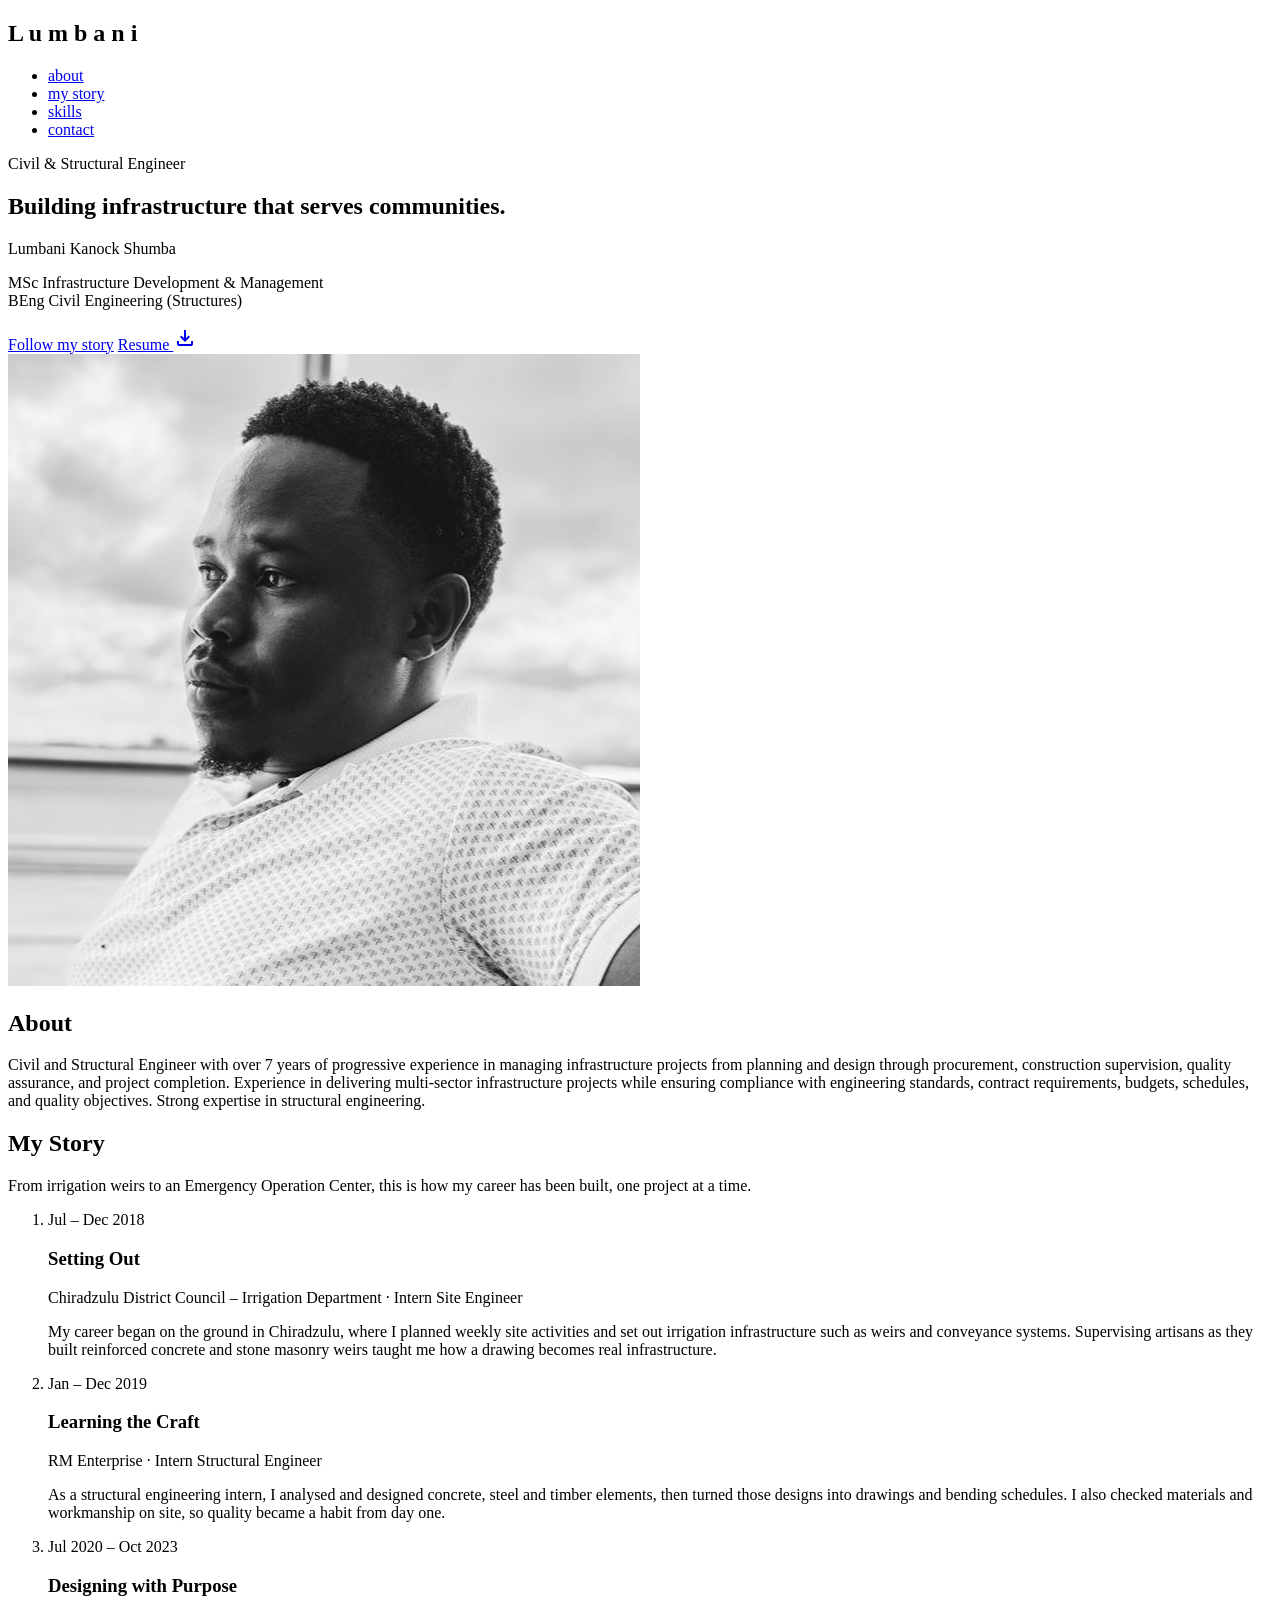
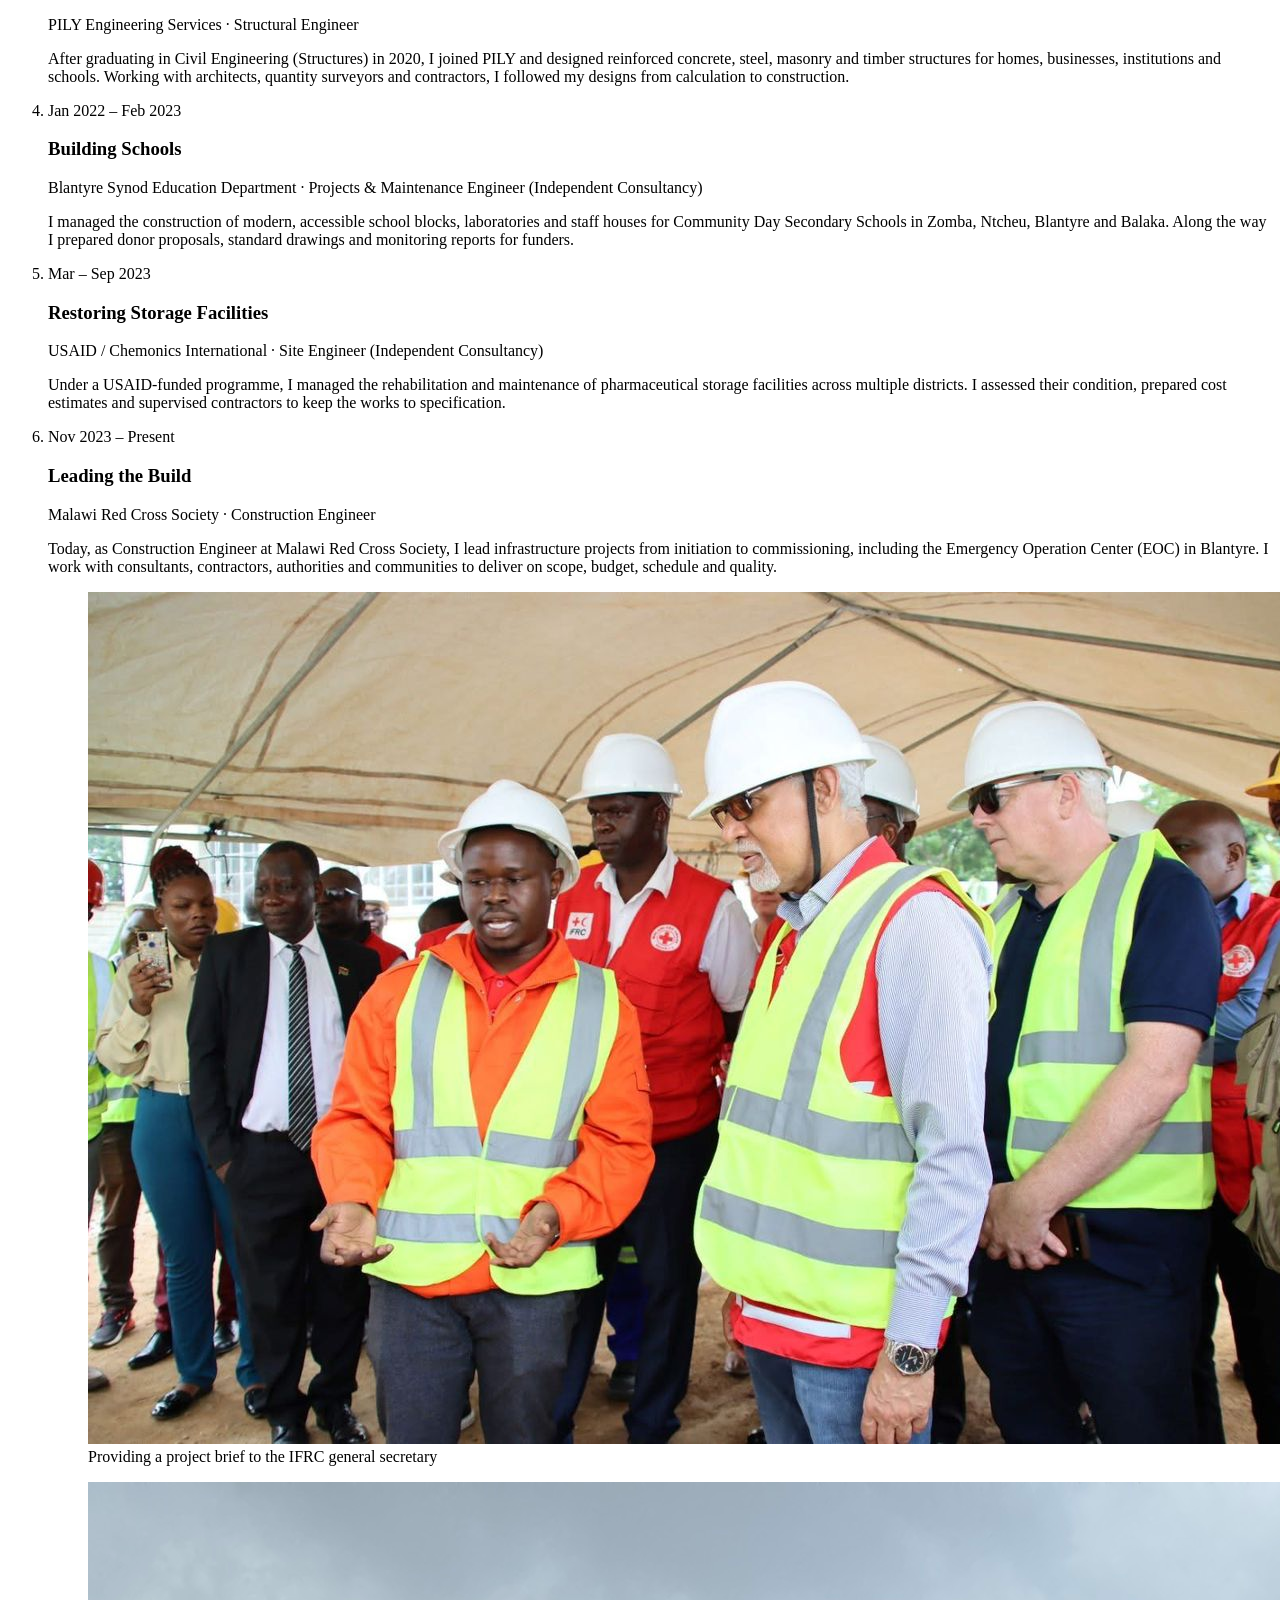
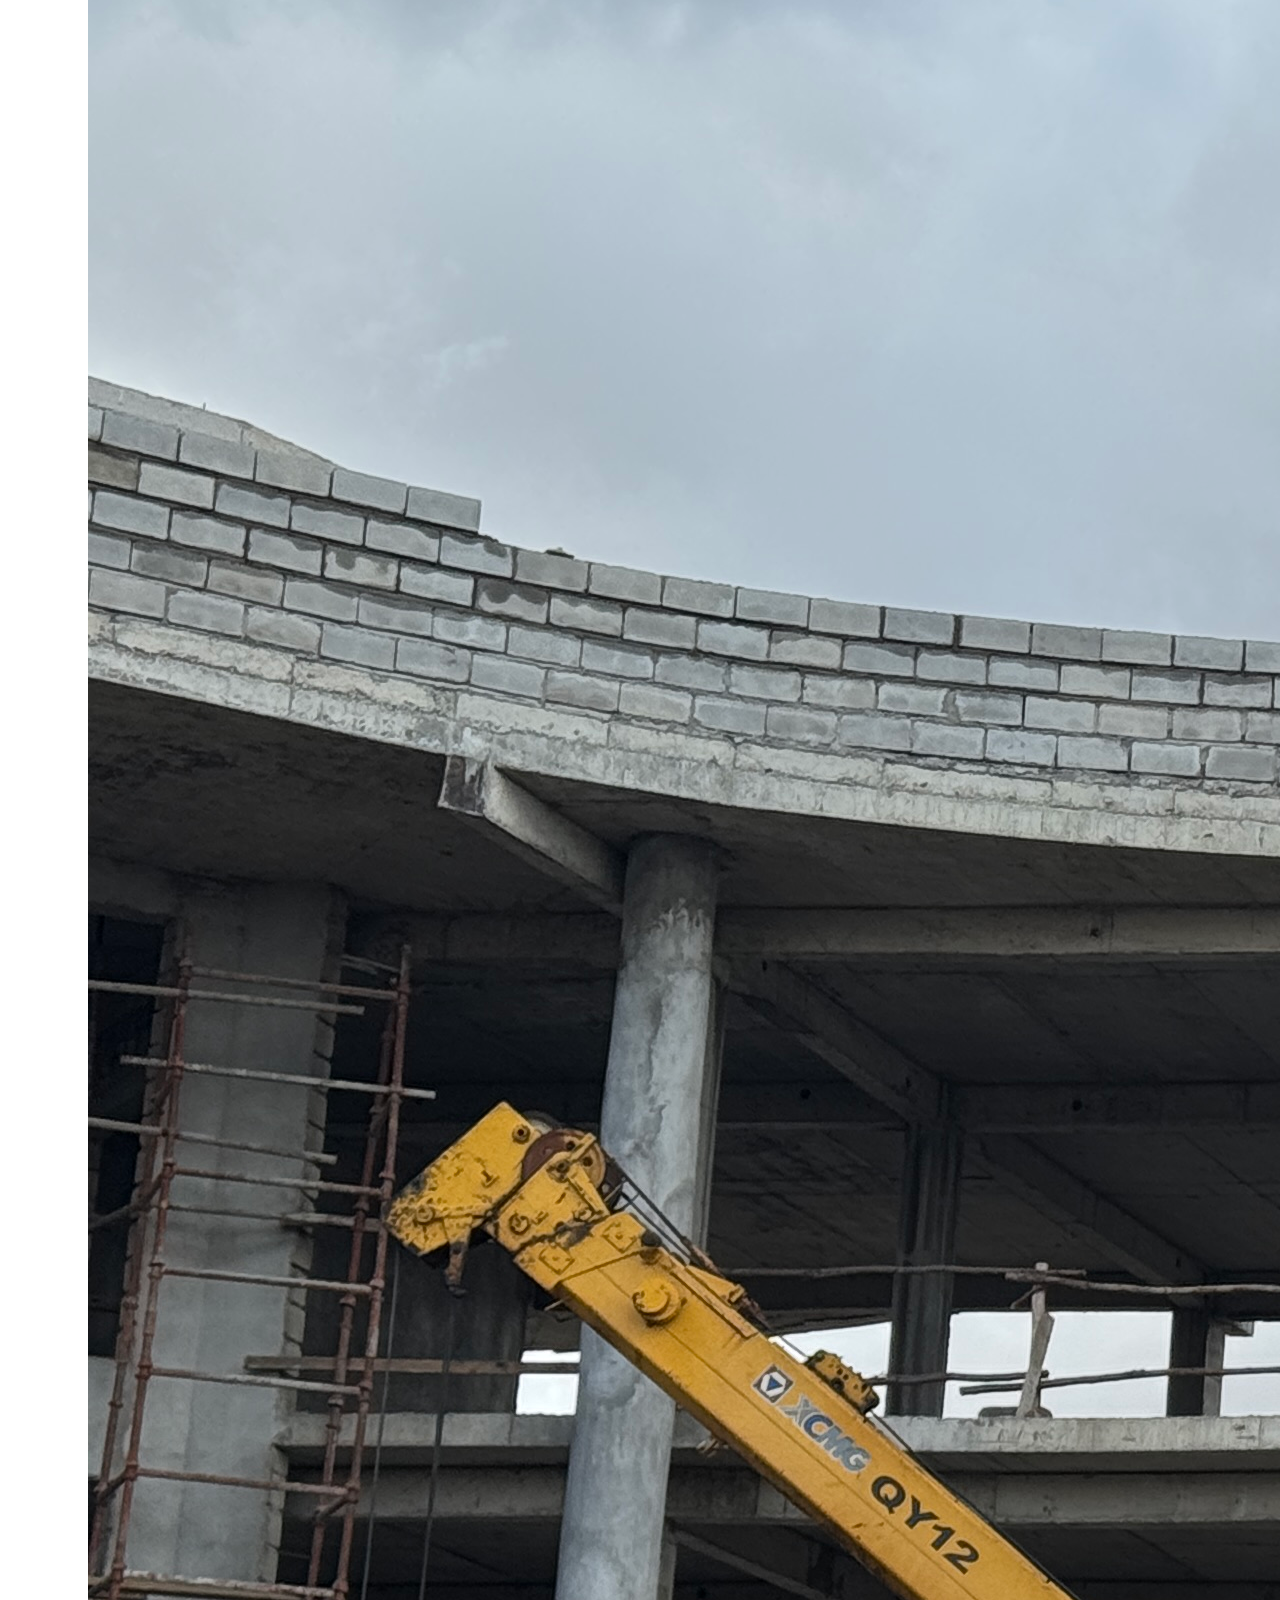
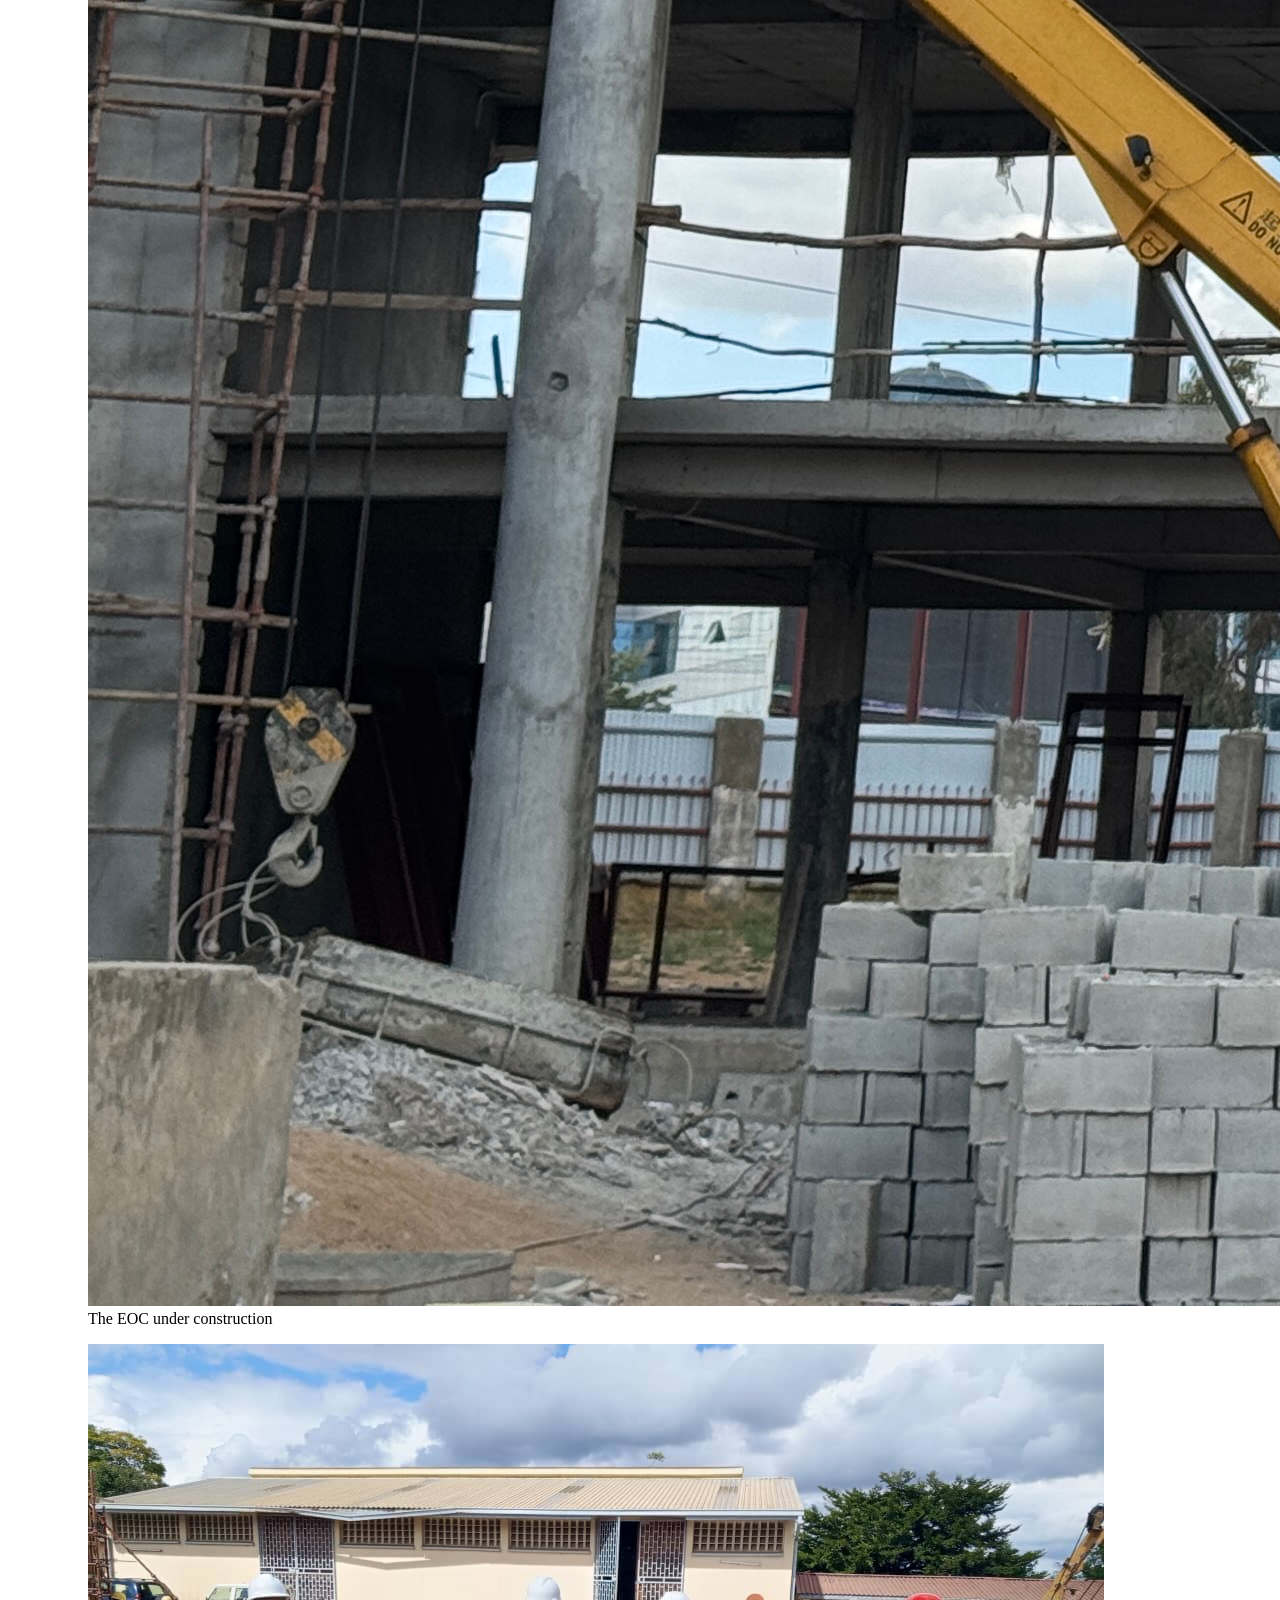
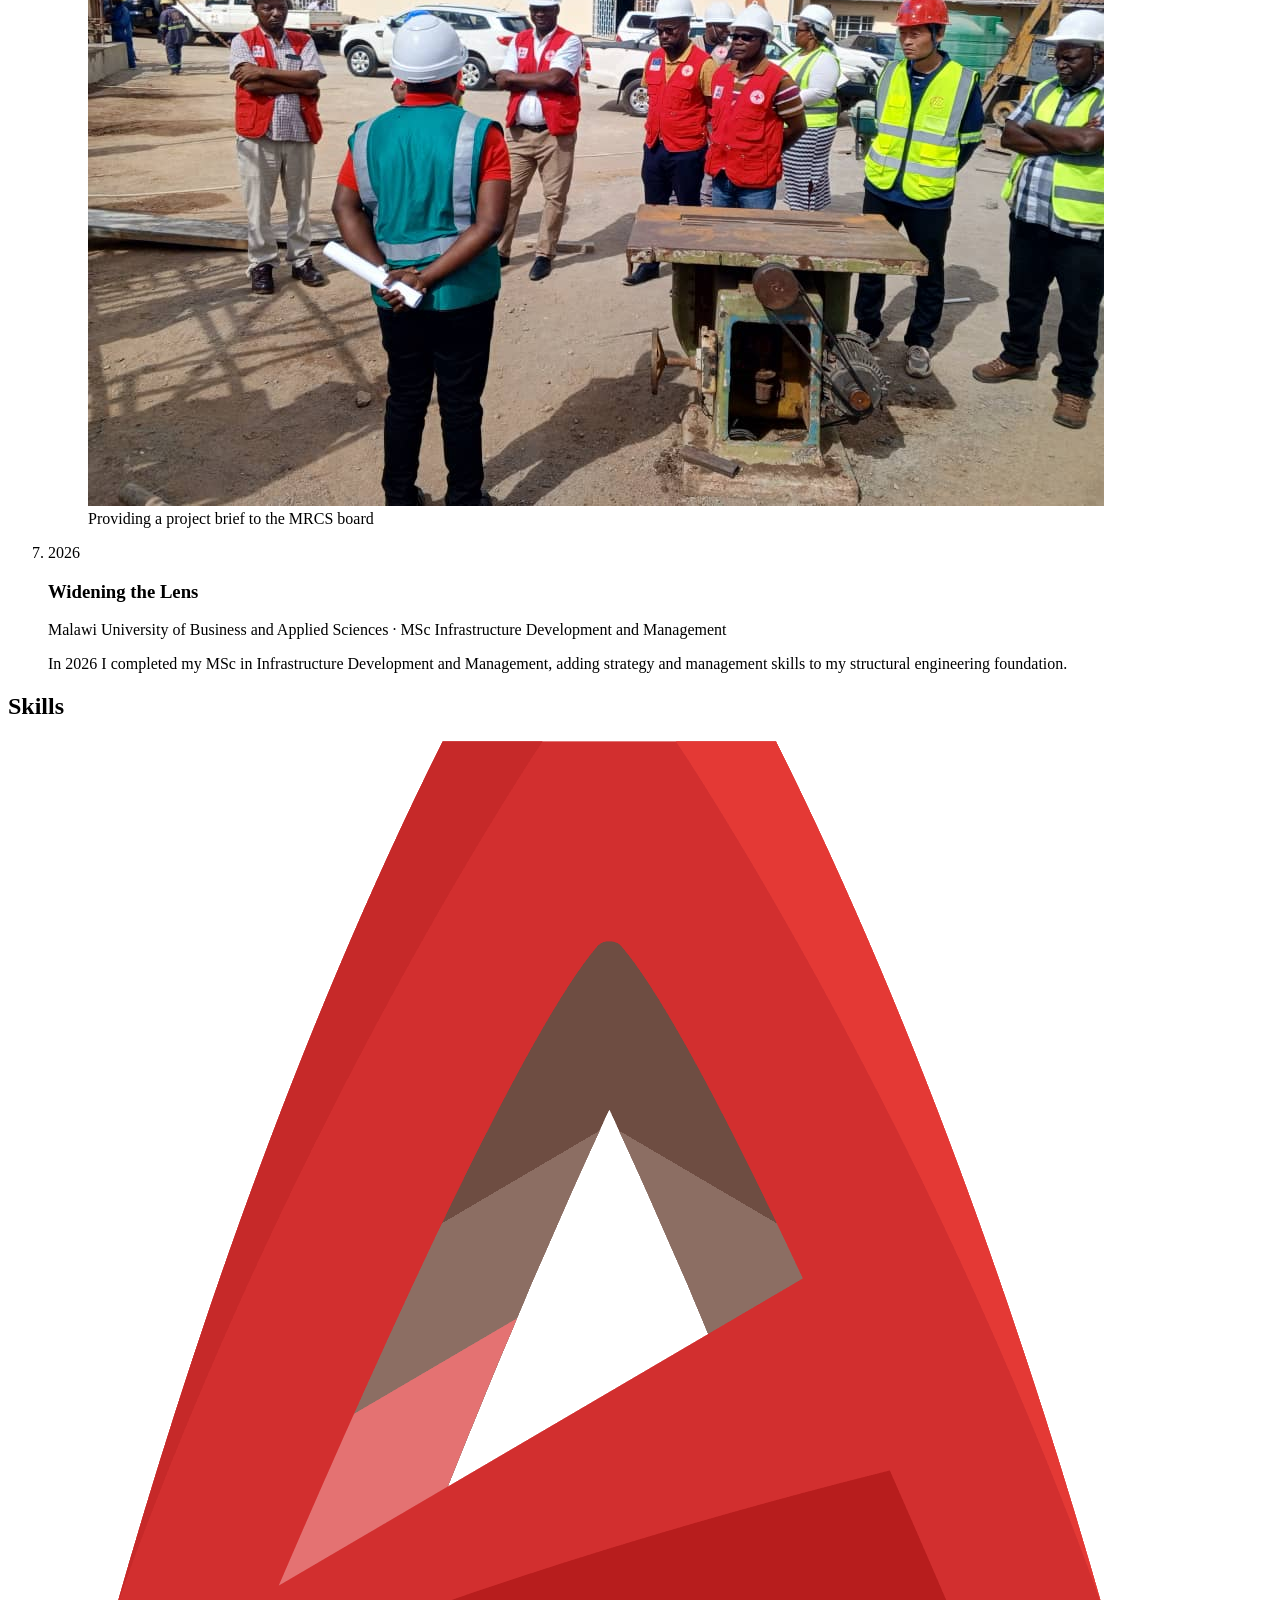
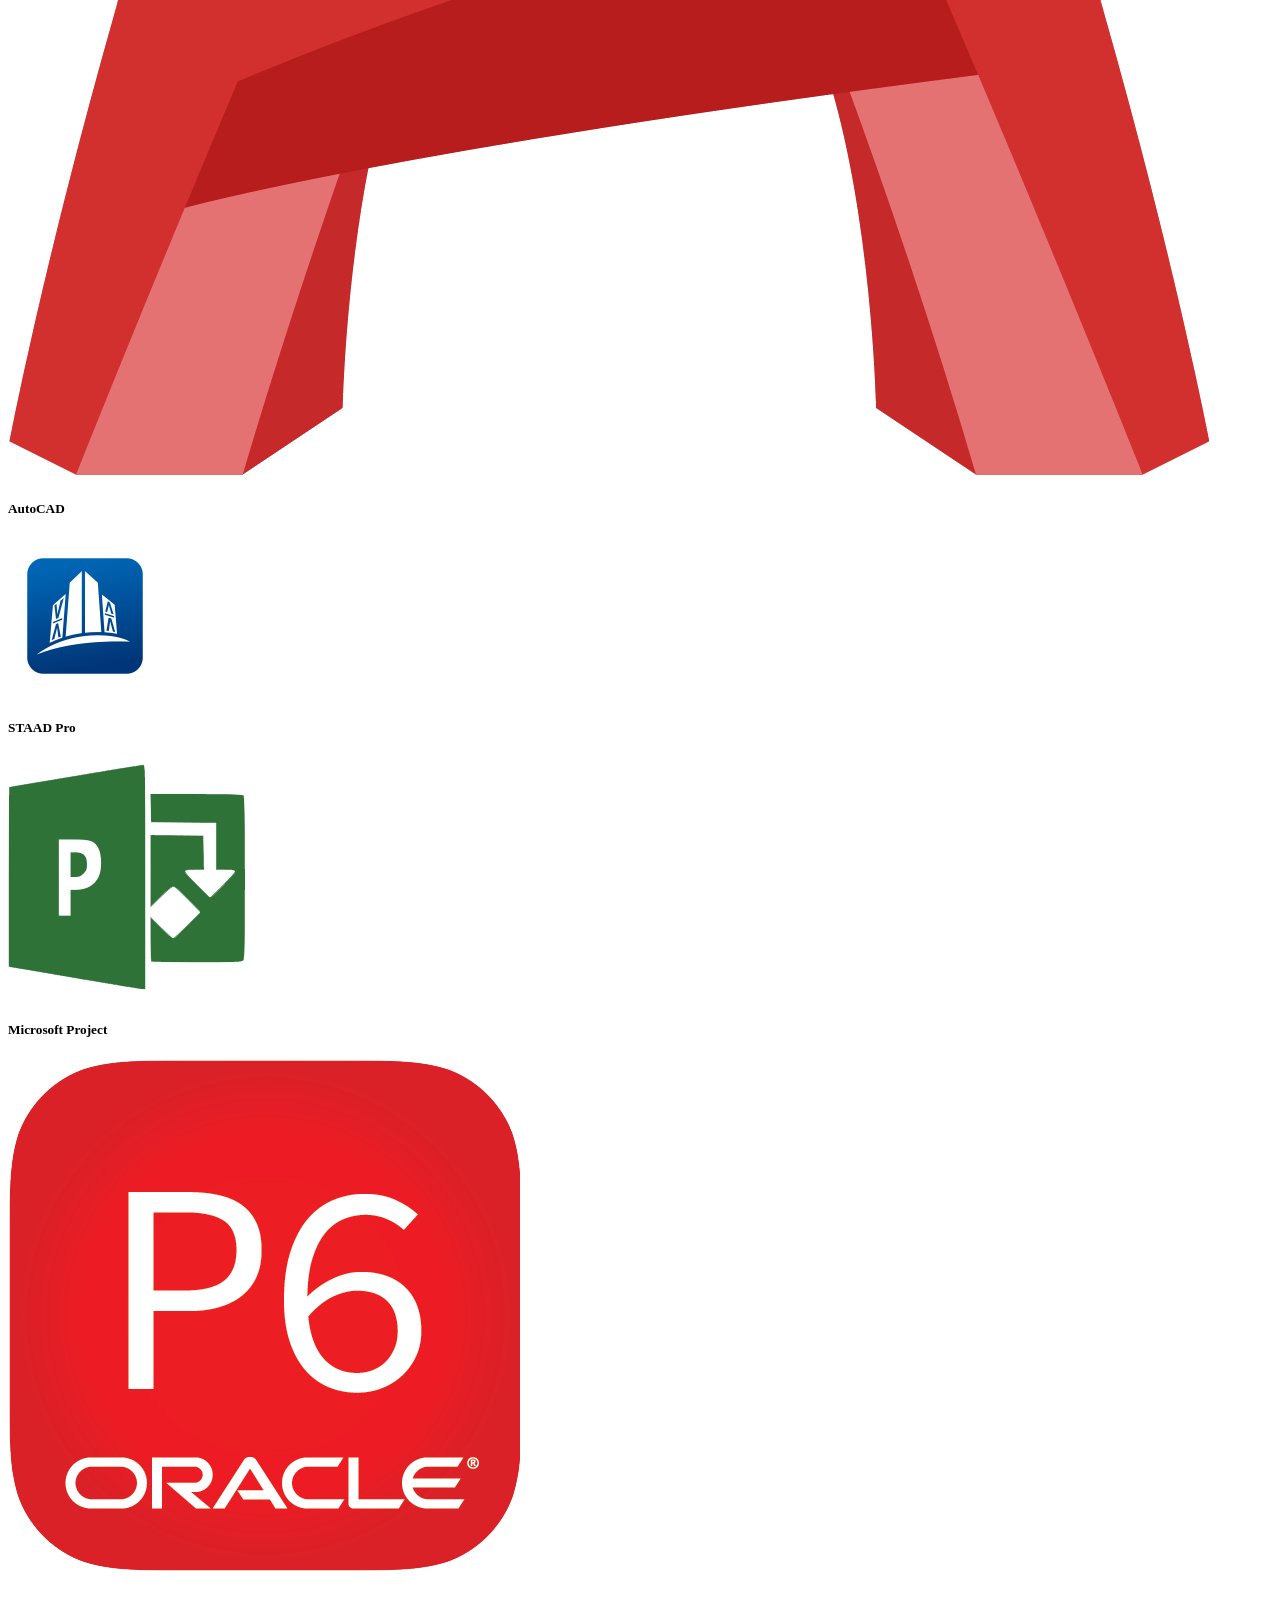
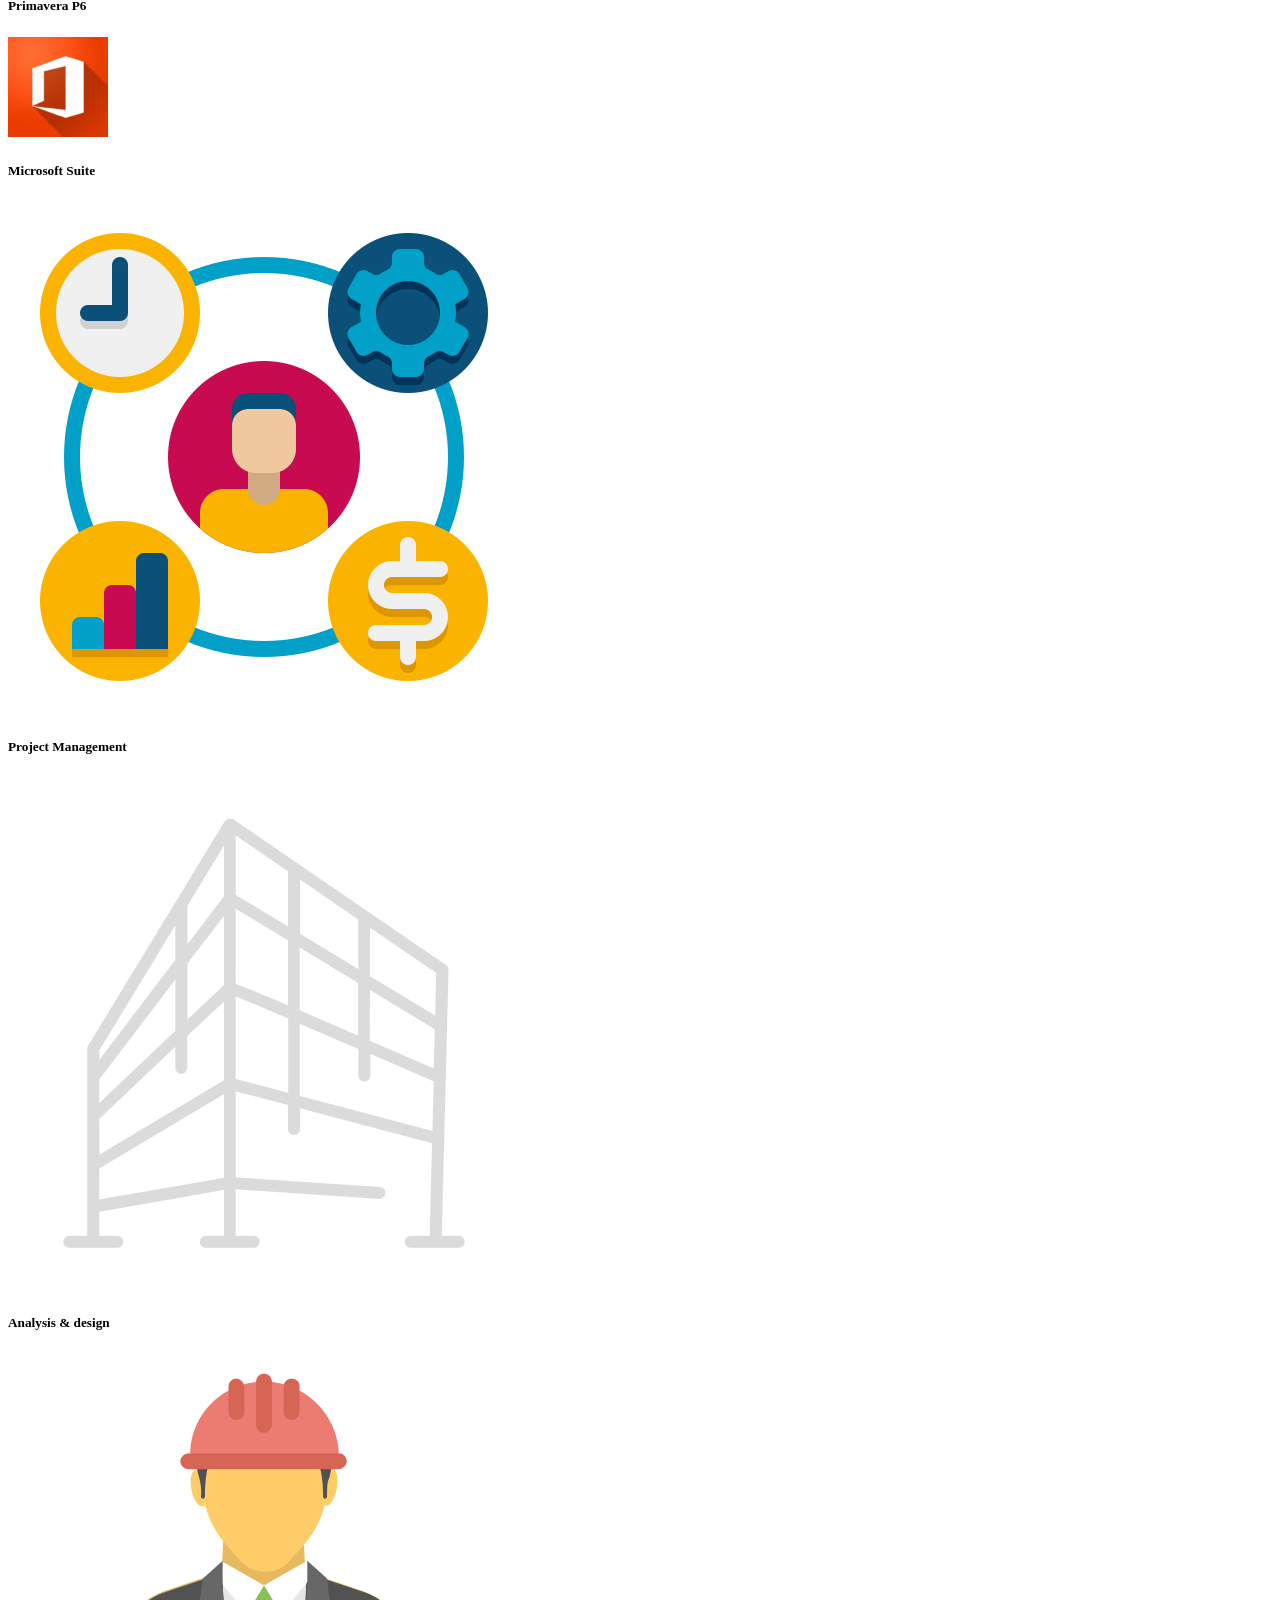
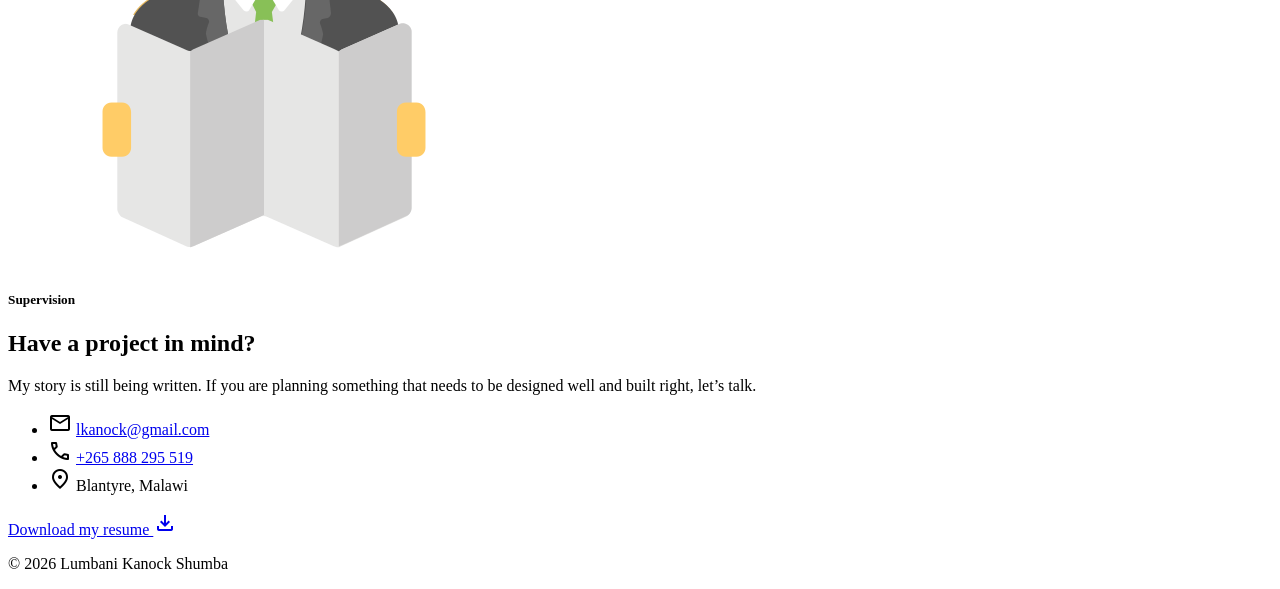
==== index.html @ 7096ee88 "New face of portifolio" ====
<!doctype html>
<html lang="en">
  <head>
    <meta charset="UTF-8" />
    <meta name="viewport" content="width=device-width, initial-scale=1.0" />
    <meta
      name="description"
      content="Lumbani Kanock Shumba - Civil and Structural Engineer in Blantyre, Malawi. My career story from irrigation weirs to the Malawi Red Cross Emergency Operation Center."
    />
    <title>Lumbani Kanock | Civil &amp; Structural Engineer</title>
    <link
      rel="stylesheet"
      href="https://fonts.googleapis.com/css2?family=Material+Symbols+Outlined:opsz,wght,FILL,GRAD@24,400,0,0"
    />
    <link rel="stylesheet" href="style1.css" />
    <script src="app.js" defer></script>
  </head>
  <body>
    <header class="navigation">
      <div class="logo"><h2>L u m b a n i</h2></div>
      <nav class="nav-panel">
        <ul>
          <li><a href="#about">about</a></li>
          <li><a href="#story">my story</a></li>
          <li><a href="#skills">skills</a></li>
          <li><a href="#contacts">contact</a></li>
        </ul>
      </nav>
    </header>

    <main>
      <section class="hero" id="top">
        <div class="hero-text">
          <p class="hero-eyebrow">Civil &amp; Structural Engineer</p>
          <h1>Building infrastructure that serves communities.</h1>
          <p class="hero-name">Lumbani Kanock Shumba</p>
          <p class="hero-degrees">
            MSc Infrastructure Development &amp; Management<br />
            BEng Civil Engineering (Structures)
          </p>
          <div class="hero-actions">
            <a class="btn btn-primary" href="#story">Follow my story</a>
            <a class="btn" href="assets/LKANOCK_RESUME_UPDATED.pdf" download
              >Resume
              <span class="material-symbols-outlined"> download </span></a
            >
          </div>
        </div>
        <div class="hero-image">
          <img
            src="assets/images/hero.jpeg"
            alt="Portrait of Lumbani Kanock Shumba"
          />
        </div>
      </section>

      <section class="about" id="about">
        <h2 class="section-title">About</h2>
        <p class="about-text reveal">
          Civil and Structural Engineer with over 7 years of progressive
          experience in managing infrastructure projects from planning and
          design through procurement, construction supervision, quality
          assurance, and project completion. Experience in delivering
          multi-sector infrastructure projects while ensuring compliance with
          engineering standards, contract requirements, budgets, schedules, and
          quality objectives. Strong expertise in structural engineering.
        </p>
      </section>

      <section class="story" id="story">
        <h2 class="section-title">My Story</h2>
        <p class="section-lead">
          From irrigation weirs to an Emergency Operation Center, this is how my
          career has been built, one project at a time.
        </p>
        <ol class="timeline">
          <li class="chapter reveal">
            <div class="chapter-text">
              <span class="chapter-date">Jul – Dec 2018</span>
              <h3>Setting Out</h3>
              <p class="chapter-org">
                Chiradzulu District Council – Irrigation Department
                <span>&middot; Intern Site Engineer</span>
              </p>
              <p class="chapter-story">
                My career began on the ground in Chiradzulu, where I planned
                weekly site activities and set out irrigation infrastructure
                such as weirs and conveyance systems. Supervising artisans as
                they built reinforced concrete and stone masonry weirs taught me
                how a drawing becomes real infrastructure.
              </p>
            </div>
            <div class="chapter-photos">
              <figure>
                <img
                  src="assets/images/chiradzulu1.jpeg"
                  alt="Chiradzulu District Council – Irrigation Department photo 1"
                />
              </figure>
              <figure>
                <img
                  src="assets/images/chiradzulu2.jpeg"
                  alt="Chiradzulu District Council – Irrigation Department photo 2"
                />
              </figure>
              <figure>
                <img
                  src="assets/images/chiradzulu3.jpeg"
                  alt="Chiradzulu District Council – Irrigation Department photo 3"
                />
              </figure>
            </div>
          </li>
          <li class="chapter reveal">
            <div class="chapter-text">
              <span class="chapter-date">Jan – Dec 2019</span>
              <h3>Learning the Craft</h3>
              <p class="chapter-org">
                RM Enterprise <span>&middot; Intern Structural Engineer</span>
              </p>
              <p class="chapter-story">
                As a structural engineering intern, I analysed and designed
                concrete, steel and timber elements, then turned those designs
                into drawings and bending schedules. I also checked materials
                and workmanship on site, so quality became a habit from day one.
              </p>
            </div>
            <div class="chapter-photos">
              <figure>
                <img src="assets/images/rm1.jpeg" alt="RM Enterprise photo 1" />
              </figure>
              <figure>
                <img src="assets/images/rm2.jpeg" alt="RM Enterprise photo 2" />
              </figure>
              <figure>
                <img src="assets/images/rm3.jpeg" alt="RM Enterprise photo 3" />
              </figure>
            </div>
          </li>
          <li class="chapter reveal">
            <div class="chapter-text">
              <span class="chapter-date">Jul 2020 – Oct 2023</span>
              <h3>Designing with Purpose</h3>
              <p class="chapter-org">
                PILY Engineering Services
                <span>&middot; Structural Engineer</span>
              </p>
              <p class="chapter-story">
                After graduating in Civil Engineering (Structures) in 2020, I
                joined PILY and designed reinforced concrete, steel, masonry and
                timber structures for homes, businesses, institutions and
                schools. Working with architects, quantity surveyors and
                contractors, I followed my designs from calculation to
                construction.
              </p>
            </div>
            <div class="chapter-photos">
              <figure>
                <img
                  src="assets/images/pily1.jpeg"
                  alt="PILY Engineering Services photo 1"
                />
              </figure>
              <figure>
                <img
                  src="assets/images/pily2.jpeg"
                  alt="PILY Engineering Services photo 2"
                />
              </figure>
              <figure>
                <img
                  src="assets/images/pily3.jpeg"
                  alt="PILY Engineering Services photo 3"
                />
              </figure>
            </div>
          </li>
          <li class="chapter reveal">
            <div class="chapter-text">
              <span class="chapter-date">Jan 2022 – Feb 2023</span>
              <h3>Building Schools</h3>
              <p class="chapter-org">
                Blantyre Synod Education Department
                <span
                  >&middot; Projects & Maintenance Engineer (Independent
                  Consultancy)</span
                >
              </p>
              <p class="chapter-story">
                I managed the construction of modern, accessible school blocks,
                laboratories and staff houses for Community Day Secondary
                Schools in Zomba, Ntcheu, Blantyre and Balaka. Along the way I
                prepared donor proposals, standard drawings and monitoring
                reports for funders.
              </p>
            </div>
            <div class="chapter-photos">
              <figure>
                <img
                  src="assets/images/synod1.jpeg"
                  alt="Blantyre Synod Education Department photo 1"
                />
              </figure>
              <figure>
                <img
                  src="assets/images/synod2.jpeg"
                  alt="Blantyre Synod Education Department photo 2"
                />
              </figure>
              <figure>
                <img
                  src="assets/images/synod3.jpeg"
                  alt="Blantyre Synod Education Department photo 3"
                />
              </figure>
            </div>
          </li>
          <li class="chapter reveal">
            <div class="chapter-text">
              <span class="chapter-date">Mar – Sep 2023</span>
              <h3>Restoring Storage Facilities</h3>
              <p class="chapter-org">
                USAID / Chemonics International
                <span>&middot; Site Engineer (Independent Consultancy)</span>
              </p>
              <p class="chapter-story">
                Under a USAID-funded programme, I managed the rehabilitation and
                maintenance of pharmaceutical storage facilities across multiple
                districts. I assessed their condition, prepared cost estimates
                and supervised contractors to keep the works to specification.
              </p>
            </div>
            <div class="chapter-photos">
              <figure>
                <img
                  src="assets/images/usaid1.jpeg"
                  alt="USAID / Chemonics International photo 1"
                />
              </figure>
              <figure>
                <img
                  src="assets/images/usaid2.jpeg"
                  alt="USAID / Chemonics International photo 2"
                />
              </figure>
              <figure>
                <img
                  src="assets/images/usaid3.jpeg"
                  alt="USAID / Chemonics International photo 3"
                />
              </figure>
            </div>
          </li>
          <li class="chapter reveal">
            <div class="chapter-text">
              <span class="chapter-date">Nov 2023 – Present</span>
              <h3>Leading the Build</h3>
              <p class="chapter-org">
                Malawi Red Cross Society
                <span>&middot; Construction Engineer</span>
              </p>
              <p class="chapter-story">
                Today, as Construction Engineer at Malawi Red Cross Society, I
                lead infrastructure projects from initiation to commissioning,
                including the Emergency Operation Center (EOC) in Blantyre. I
                work with consultants, contractors, authorities and communities
                to deliver on scope, budget, schedule and quality.
              </p>
            </div>
            <div class="chapter-photos">
              <figure>
                <img
                  src="assets/images/redcross1.jpeg"
                  alt="Lumbani providing a project brief"
                />
                <figcaption>
                  Providing a project brief to the IFRC general secretary
                </figcaption>
              </figure>
              <figure>
                <img
                  src="assets/images/redcross2.jpeg"
                  alt="EOC building under construction"
                />
                <figcaption>The EOC under construction</figcaption>
              </figure>
              <figure>
                <img
                  src="assets/images/redcross3.jpeg"
                  alt="Lumbani providing a project brief"
                />
                <figcaption>
                  Providing a project brief to the MRCS board
                </figcaption>
              </figure>
            </div>
          </li>
          <li class="chapter reveal">
            <div class="chapter-text">
              <span class="chapter-date">2026</span>
              <h3>Widening the Lens</h3>
              <p class="chapter-org">
                Malawi University of Business and Applied Sciences
                <span
                  >&middot; MSc Infrastructure Development and Management</span
                >
              </p>
              <p class="chapter-story">
                In 2026 I completed my MSc in Infrastructure Development and
                Management, adding strategy and management skills to my
                structural engineering foundation.
              </p>
            </div>
            <div class="chapter-photos">
              <figure>
                <img
                  src="assets/images/mubas1.jpeg"
                  alt="Malawi University of Business and Applied Sciences photo 1"
                />
              </figure>
            </div>
          </li>
        </ol>
      </section>

      <section class="skills" id="skills">
        <h2 class="section-title">Skills</h2>
        <div class="skills-container reveal">
          <div class="skill-item">
            <img
              src="assets/icons/Autocad-Logo.png"
              class="skill-item-img"
              alt="AutoCAD Logo"
            />
            <h5 class="skill-item-txt">AutoCAD</h5>
          </div>
          <div class="skill-item">
            <img
              src="assets/icons/staad-pro.png"
              class="skill-item-img"
              alt="STAAD Pro Logo"
            />
            <h5 class="skill-item-txt">STAAD Pro</h5>
          </div>
          <div class="skill-item">
            <img
              src="assets/icons/microsoft-project-icon-19.png"
              class="skill-item-img"
              alt="Microsoft Project Logo"
            />
            <h5 class="skill-item-txt">Microsoft Project</h5>
          </div>
          <div class="skill-item">
            <img
              src="assets/icons/logo-primavera-p6.png"
              class="skill-item-img"
              alt="Primavera P6 Logo"
            />
            <h5 class="skill-item-txt">Primavera P6</h5>
          </div>
          <div class="skill-item">
            <img
              src="assets/icons/office-suite.png"
              class="skill-item-img"
              alt="Microsoft Office Logo"
            />
            <h5 class="skill-item-txt">Microsoft Suite</h5>
          </div>
          <div class="skill-item">
            <img
              src="assets/icons/pj-management.png"
              class="skill-item-img"
              alt="Project management icon"
            />
            <h5 class="skill-item-txt">Project Management</h5>
          </div>
          <div class="skill-item">
            <img
              src="assets/icons/structural-analysis.png"
              class="skill-item-img"
              alt="Structural analysis icon"
            />
            <h5 class="skill-item-txt">Analysis & design</h5>
          </div>
          <div class="skill-item">
            <img
              src="assets/icons/supervision.png"
              class="skill-item-img"
              alt="Supervision icon"
            />
            <h5 class="skill-item-txt">Supervision</h5>
          </div>
        </div>
      </section>

      <section class="contact" id="contacts">
        <div class="contact-card reveal">
          <h2>Have a project in mind?</h2>
          <p>
            My story is still being written. If you are planning something that
            needs to be designed well and built right, let&rsquo;s talk.
          </p>
          <ul class="contact-list">
            <li>
              <span class="material-symbols-outlined">mail</span>
              <a href="mailto:lkanock@gmail.com">lkanock@gmail.com</a>
            </li>
            <li>
              <span class="material-symbols-outlined">call</span>
              <a href="tel:+265888295519">+265 888 295 519</a>
            </li>
            <li>
              <span class="material-symbols-outlined">location_on</span>
              <span>Blantyre, Malawi</span>
            </li>
          </ul>
          <a
            class="btn btn-primary"
            href="assets/LKANOCK_RESUME_UPDATED.pdf"
            download
            >Download my resume
            <span class="material-symbols-outlined"> download </span></a
          >
        </div>
      </section>
    </main>

    <footer class="footer">
      <p>&copy; 2026 Lumbani Kanock Shumba</p>
    </footer>
  </body>
</html>
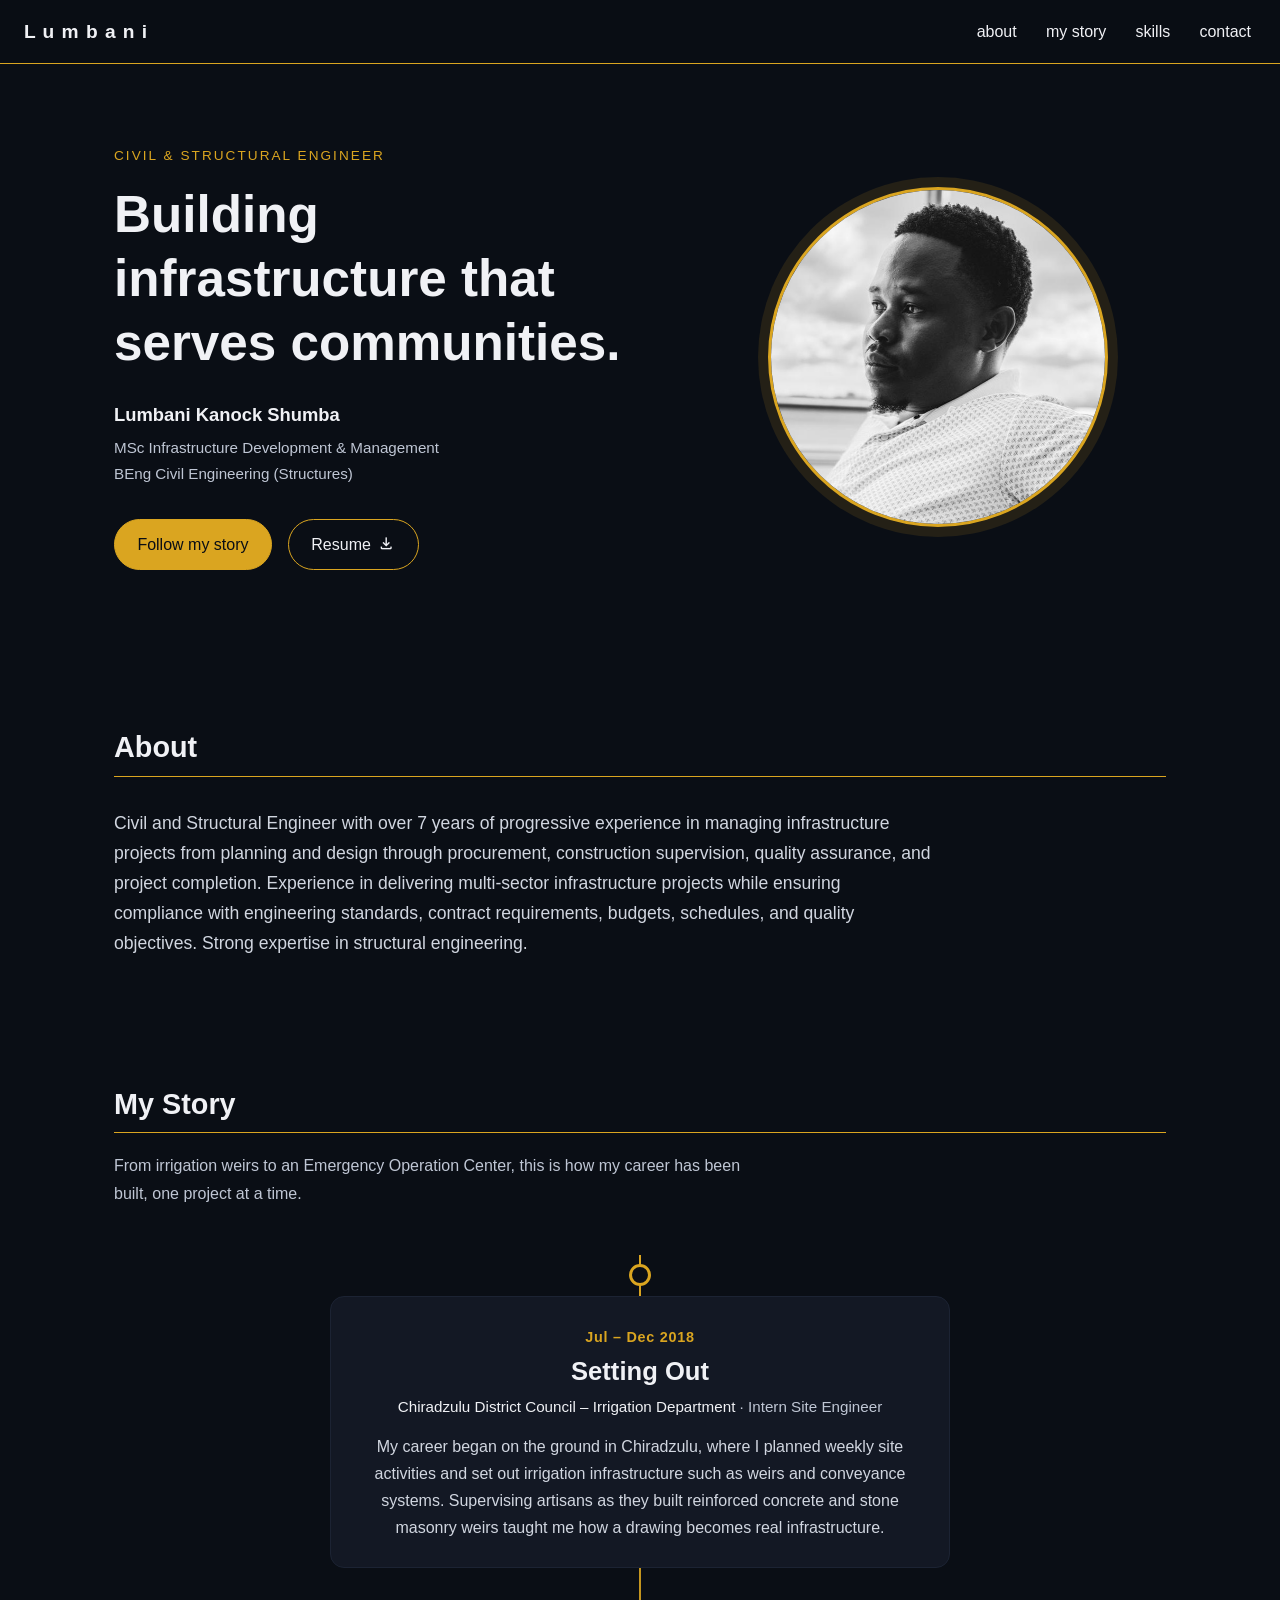
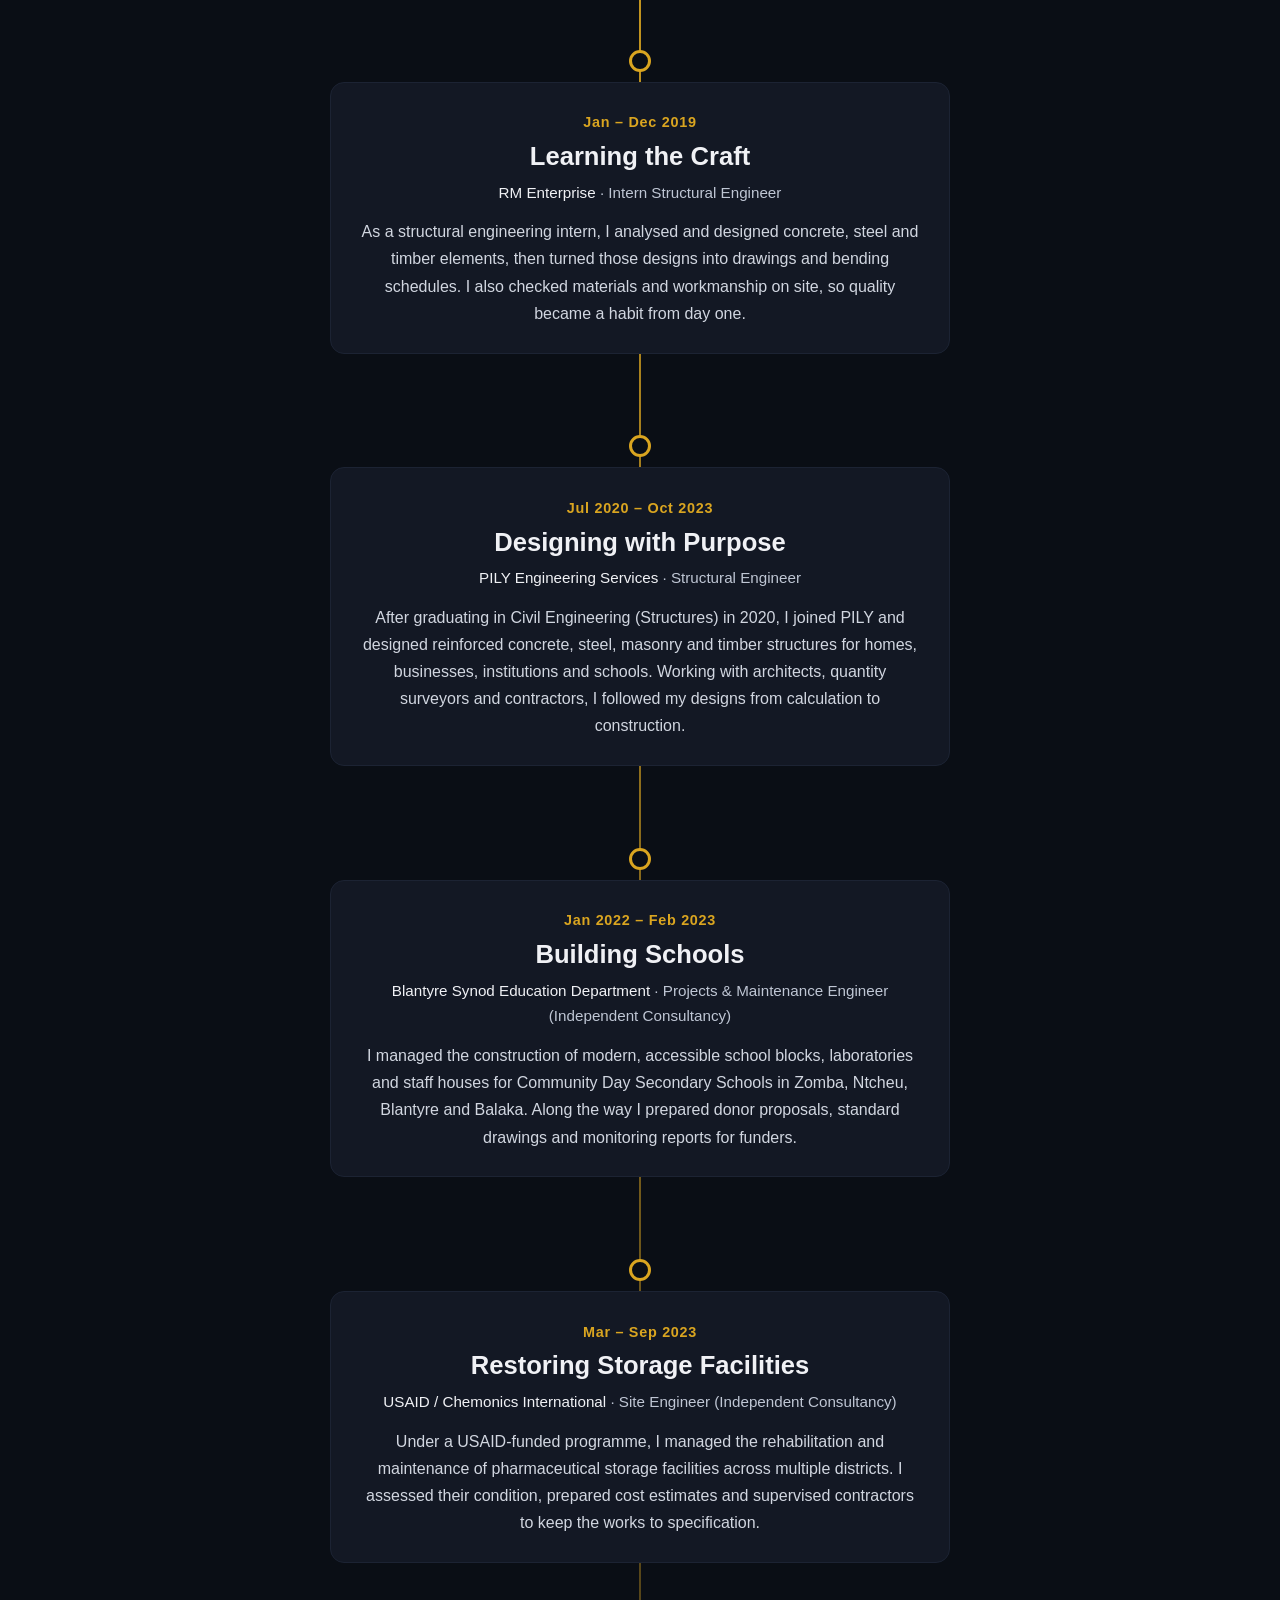
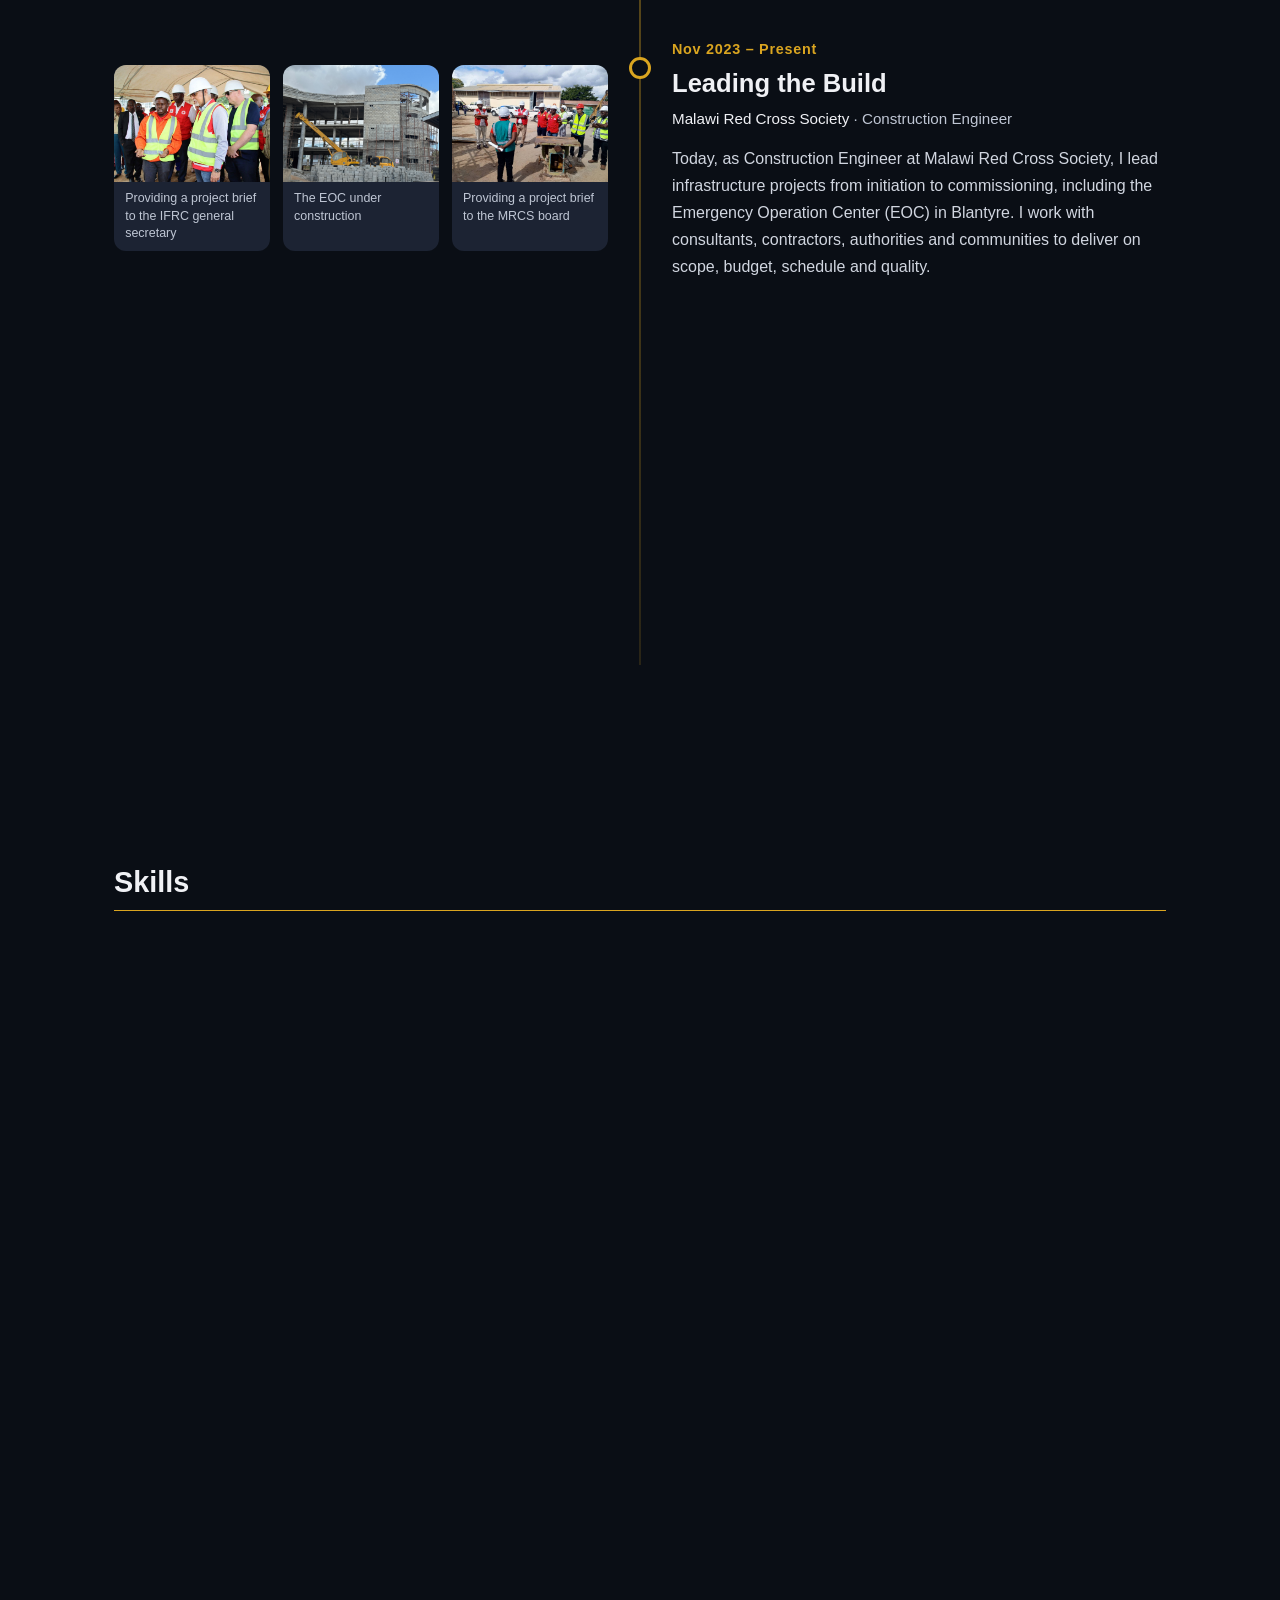
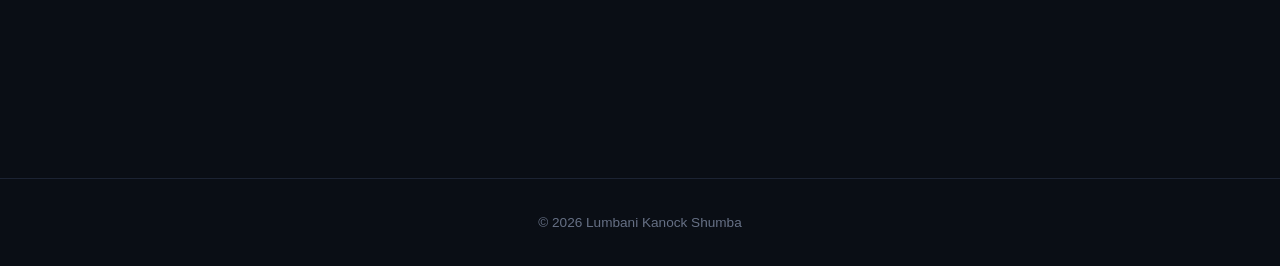
==== commit 66f76004: "minor error fix" ====
--- a/index.html
+++ b/index.html
@@ -12,7 +12,7 @@
       rel="stylesheet"
       href="https://fonts.googleapis.com/css2?family=Material+Symbols+Outlined:opsz,wght,FILL,GRAD@24,400,0,0"
     />
-    <link rel="stylesheet" href="style1.css" />
+    <link rel="stylesheet" href="style.css" />
     <script src="app.js" defer></script>
   </head>
   <body>
--- a/style.css
+++ b/style.css
@@ -0,0 +1,496 @@
+@import url("https://fonts.googleapis.com/css2?family=Poppins:wght@300;400;500;600;700&display=swap");
+
+:root {
+  --clr-black-100: #0a0e15;
+  --clr-black-90: #131824;
+  --clr-black-80: #1c2333;
+  --clr-black-70: #667085;
+
+  --clr-white-100: #ffffff;
+  --clr-white-90: #f0f1f5;
+  --clr-white-70: #d1d6e0;
+  --clr-white-60: #bfc6d4;
+
+  --accent: goldenrod;
+  --nav-h: 64px;
+}
+
+* {
+  margin: 0;
+  padding: 0;
+  box-sizing: border-box;
+}
+
+html {
+  scroll-behavior: smooth;
+  scroll-padding-top: var(--nav-h);
+}
+
+body {
+  font-family: "Poppins", sans-serif;
+  font-weight: 400;
+  line-height: 1.7;
+  background-color: var(--clr-black-100);
+  color: var(--clr-white-90);
+}
+
+a {
+  color: inherit;
+  text-decoration: none;
+}
+
+ol,
+ul {
+  list-style: none;
+}
+
+img {
+  display: block;
+  max-width: 100%;
+}
+
+h1,
+h2,
+h3,
+h5 {
+  font-weight: 600;
+  line-height: 1.25;
+}
+
+/* NAVIGATION */
+.navigation {
+  position: sticky;
+  top: 0;
+  z-index: 10;
+  min-height: var(--nav-h);
+  display: flex;
+  justify-content: space-between;
+  align-items: center;
+  padding: 0.6rem 1.5rem;
+  background-color: rgba(10, 14, 21, 0.92);
+  backdrop-filter: blur(8px);
+  border-bottom: 1px solid var(--accent);
+}
+
+.logo h2 {
+  font-size: 1.2rem;
+  letter-spacing: 0.05em;
+}
+
+.nav-panel ul {
+  display: flex;
+  gap: 1.2rem;
+}
+
+.nav-panel a {
+  padding: 5px;
+  border-bottom: 1px solid transparent;
+  transition: color 0.3s, border-color 0.3s;
+}
+
+.nav-panel a:hover {
+  color: var(--accent);
+  border-bottom-color: var(--accent);
+}
+
+/* HERO */
+.hero {
+  max-width: 1100px;
+  margin: 0 auto;
+  padding: 5rem 1.5rem 6rem;
+  display: grid;
+  grid-template-columns: 1.2fr 1fr;
+  gap: 3rem;
+  align-items: center;
+}
+
+.hero-eyebrow {
+  color: var(--accent);
+  text-transform: uppercase;
+  letter-spacing: 0.15em;
+  font-size: 0.85rem;
+  font-weight: 500;
+  margin-bottom: 1rem;
+}
+
+.hero h1 {
+  font-size: clamp(2rem, 4.5vw, 3.2rem);
+  margin-bottom: 1.5rem;
+}
+
+.hero-name {
+  font-size: 1.15rem;
+  font-weight: 600;
+}
+
+.hero-degrees {
+  color: var(--clr-white-60);
+  font-size: 0.95rem;
+  margin-top: 0.3rem;
+}
+
+.hero-actions {
+  display: flex;
+  flex-wrap: wrap;
+  gap: 1rem;
+  margin-top: 2rem;
+}
+
+.btn {
+  display: inline-flex;
+  align-items: center;
+  gap: 0.4rem;
+  padding: 0.7rem 1.4rem;
+  border: 1px solid var(--accent);
+  border-radius: 999px;
+  font-weight: 500;
+  transition: background-color 0.3s, color 0.3s, transform 0.3s;
+}
+
+.btn:hover {
+  background-color: var(--accent);
+  color: var(--clr-black-100);
+  transform: translateY(-2px);
+}
+
+.btn-primary {
+  background-color: var(--accent);
+  color: var(--clr-black-100);
+}
+
+.btn-primary:hover {
+  background-color: transparent;
+  color: var(--accent);
+}
+
+.btn .material-symbols-outlined {
+  font-size: 1.15rem;
+}
+
+.hero-image {
+  justify-self: center;
+}
+
+.hero-image img {
+  width: min(340px, 70vw);
+  aspect-ratio: 1;
+  object-fit: cover;
+  border-radius: 50%;
+  border: 3px solid var(--accent);
+  box-shadow: 0 0 0 10px rgba(218, 165, 32, 0.12);
+}
+
+/* SECTIONS */
+.about,
+.story,
+.skills,
+.contact {
+  max-width: 1100px;
+  margin: 0 auto;
+  padding: 4rem 1.5rem;
+}
+
+.section-title {
+  font-size: 1.8rem;
+  padding-bottom: 0.6rem;
+  border-bottom: 1px solid var(--accent);
+  margin-bottom: 2rem;
+}
+
+.section-lead {
+  color: var(--clr-white-60);
+  max-width: 640px;
+  margin: -0.8rem 0 3rem;
+}
+
+.about-text {
+  max-width: 820px;
+  font-size: 1.1rem;
+  color: var(--clr-white-70);
+}
+
+/* TIMELINE */
+.timeline {
+  position: relative;
+}
+
+.timeline::before {
+  content: "";
+  position: absolute;
+  left: 50%;
+  top: 0;
+  bottom: 0;
+  width: 2px;
+  background: linear-gradient(var(--accent), rgba(218, 165, 32, 0.15));
+  transform: translateX(-1px);
+}
+
+.chapter {
+  position: relative;
+  display: grid;
+  grid-template-columns: 1fr 1fr;
+  gap: 4rem;
+  align-items: center;
+  margin-bottom: 4.5rem;
+}
+
+.chapter::before {
+  content: "";
+  position: absolute;
+  left: 50%;
+  top: 1.4rem;
+  width: 16px;
+  height: 16px;
+  background: var(--clr-black-100);
+  border: 3px solid var(--accent);
+  border-radius: 50%;
+  transform: translateX(-50%);
+  z-index: 1;
+}
+
+.chapter:nth-child(even) .chapter-text {
+  order: 2;
+}
+
+.chapter-text {
+  align-self: start;
+}
+
+.chapter-date {
+  display: inline-block;
+  color: var(--accent);
+  font-weight: 600;
+  font-size: 0.9rem;
+  letter-spacing: 0.05em;
+  margin-bottom: 0.4rem;
+}
+
+.chapter h3 {
+  font-size: 1.6rem;
+  margin-bottom: 0.4rem;
+}
+
+.chapter-org {
+  font-weight: 500;
+  color: var(--clr-white-90);
+  font-size: 0.95rem;
+  margin-bottom: 0.8rem;
+}
+
+.chapter-org span {
+  font-weight: 400;
+  color: var(--clr-white-60);
+}
+
+.chapter-story {
+  color: var(--clr-white-70);
+}
+
+.chapter-photos {
+  display: grid;
+  grid-template-columns: repeat(auto-fit, minmax(150px, 1fr));
+  gap: 0.8rem;
+}
+
+.chapter-photos figure {
+  overflow: hidden;
+  border-radius: 12px;
+  background: var(--clr-black-80);
+  transition: transform 0.3s, box-shadow 0.3s;
+}
+
+.chapter-photos figure:hover {
+  transform: translateY(-4px);
+  box-shadow: 0 8px 20px rgba(0, 0, 0, 0.45);
+}
+
+.chapter-photos img {
+  width: 100%;
+  aspect-ratio: 4 / 3;
+  object-fit: cover;
+}
+
+.chapter-photos figcaption {
+  padding: 0.5rem 0.7rem;
+  font-size: 0.78rem;
+  line-height: 1.4;
+  color: var(--clr-white-60);
+}
+
+/* chapter with no photos yet: centre the text as a single card */
+.chapter.no-photos {
+  grid-template-columns: minmax(0, 620px);
+  justify-content: center;
+  text-align: center;
+}
+
+.chapter.no-photos .chapter-text {
+  order: 0;
+  background: var(--clr-black-90);
+  border: 1px solid var(--clr-black-80);
+  border-radius: 14px;
+  padding: 1.6rem 1.8rem;
+  margin-top: 2.6rem;
+}
+
+.chapter.no-photos::before {
+  top: 0.6rem;
+}
+
+.chapter.no-photos .chapter-photos {
+  display: none;
+}
+
+/* SKILLS */
+.skills-container {
+  display: grid;
+  grid-template-columns: repeat(auto-fit, minmax(120px, 1fr));
+  gap: 1.5rem;
+}
+
+.skill-item {
+  text-align: center;
+  transition: transform 0.3s;
+}
+
+.skill-item:hover {
+  transform: translateY(-5px);
+}
+
+.skill-item-img {
+  width: 85px;
+  height: 90px;
+  object-fit: contain;
+  margin: 0 auto;
+  border-radius: 8px;
+}
+
+.skill-item-txt {
+  margin-top: 0.8rem;
+  font-weight: 500;
+  font-size: 0.9rem;
+  color: var(--clr-white-90);
+}
+
+/* CONTACT */
+.contact-card {
+  text-align: center;
+  background: var(--clr-black-90);
+  border: 1px solid var(--clr-black-80);
+  border-radius: 20px;
+  padding: 3.5rem 1.5rem;
+}
+
+.contact-card h2 {
+  font-size: 1.9rem;
+  margin-bottom: 0.8rem;
+}
+
+.contact-card > p {
+  max-width: 520px;
+  margin: 0 auto 1.8rem;
+  color: var(--clr-white-60);
+}
+
+.contact-list {
+  display: flex;
+  flex-wrap: wrap;
+  justify-content: center;
+  gap: 1rem 2rem;
+  margin-bottom: 2rem;
+}
+
+.contact-list li {
+  display: flex;
+  align-items: center;
+  gap: 0.4rem;
+}
+
+.contact-list .material-symbols-outlined {
+  color: var(--accent);
+  font-size: 1.3rem;
+}
+
+.contact-list a:hover {
+  color: var(--accent);
+}
+
+.footer {
+  text-align: center;
+  padding: 2rem 1rem;
+  color: var(--clr-black-70);
+  font-size: 0.85rem;
+  border-top: 1px solid var(--clr-black-80);
+}
+
+/* SCROLL REVEAL (only when JS is running) */
+.js .reveal {
+  opacity: 0;
+  transform: translateY(24px);
+  transition: opacity 0.8s ease-out, transform 0.8s ease-out;
+}
+
+.js .reveal.visible {
+  opacity: 1;
+  transform: none;
+}
+
+@media (prefers-reduced-motion: reduce) {
+  html {
+    scroll-behavior: auto;
+  }
+  .js .reveal {
+    opacity: 1;
+    transform: none;
+    transition: none;
+  }
+}
+
+/* MOBILE */
+@media (max-width: 800px) {
+  .navigation {
+    flex-direction: column;
+    gap: 0.3rem;
+    padding: 0.7rem 1rem;
+  }
+
+  .hero {
+    grid-template-columns: 1fr;
+    text-align: center;
+    padding-top: 3rem;
+  }
+
+  .hero-image {
+    order: -1;
+  }
+
+  .hero-actions {
+    justify-content: center;
+  }
+
+  .timeline::before {
+    left: 8px;
+  }
+
+  .chapter,
+  .chapter.no-photos {
+    grid-template-columns: 1fr;
+    gap: 1.2rem;
+    padding-left: 2.2rem;
+    text-align: left;
+  }
+
+  .chapter::before,
+  .chapter.no-photos::before {
+    left: 8px;
+    top: 0.5rem;
+  }
+
+  .chapter:nth-child(even) .chapter-text {
+    order: 0;
+  }
+
+  .chapter.no-photos .chapter-text {
+    margin-top: 0;
+  }
+}
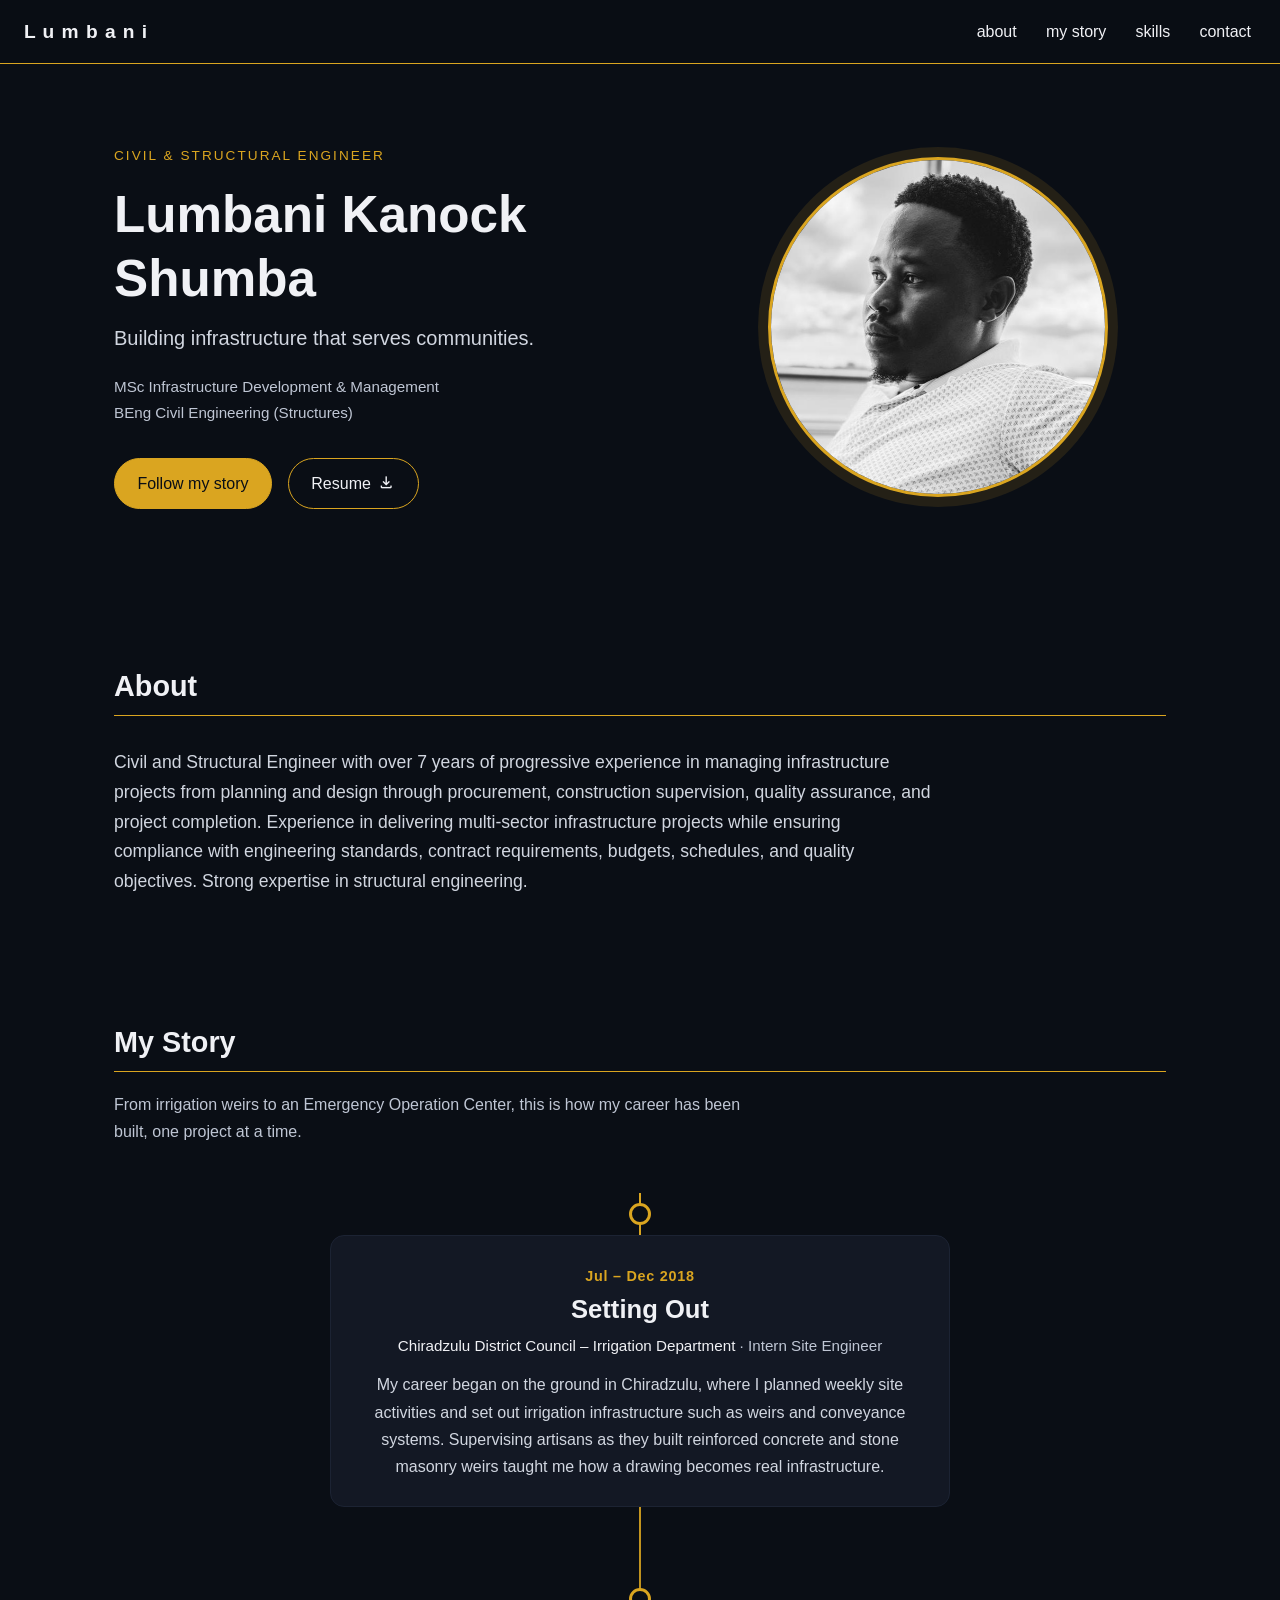
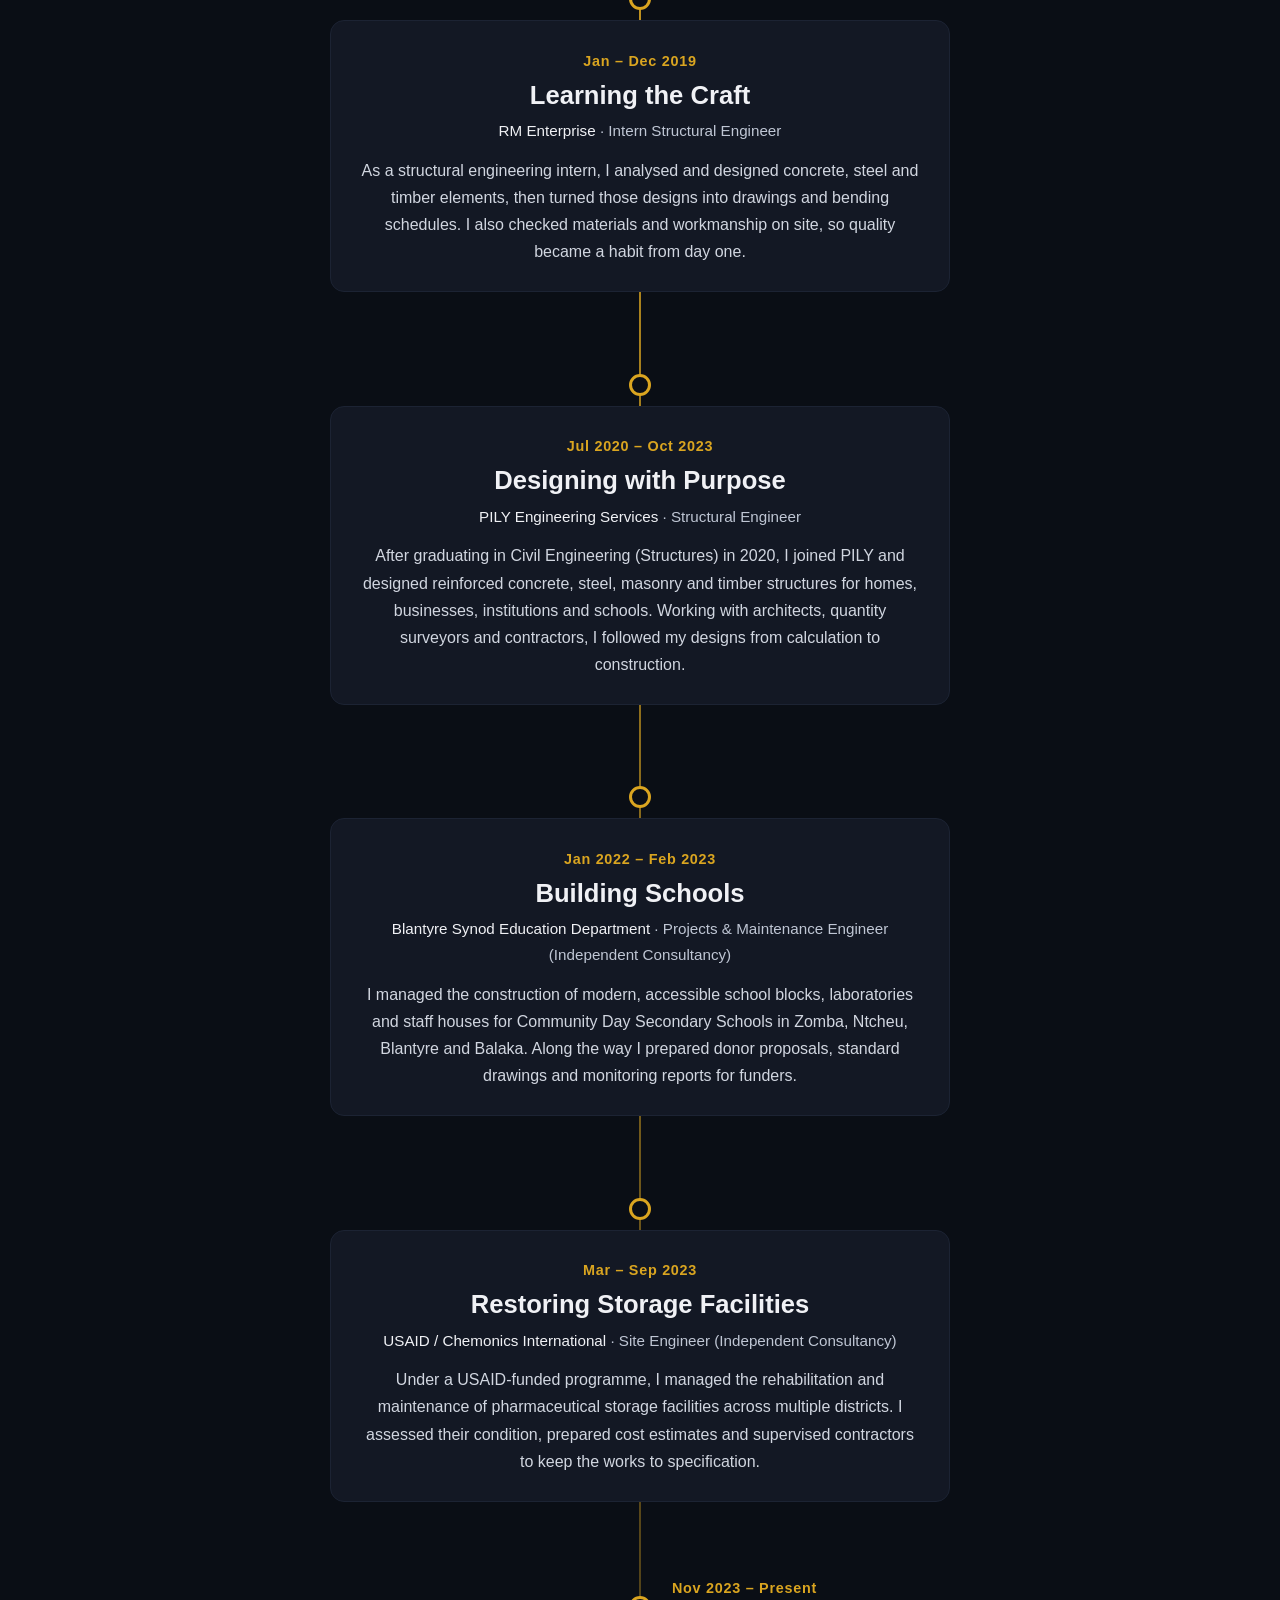
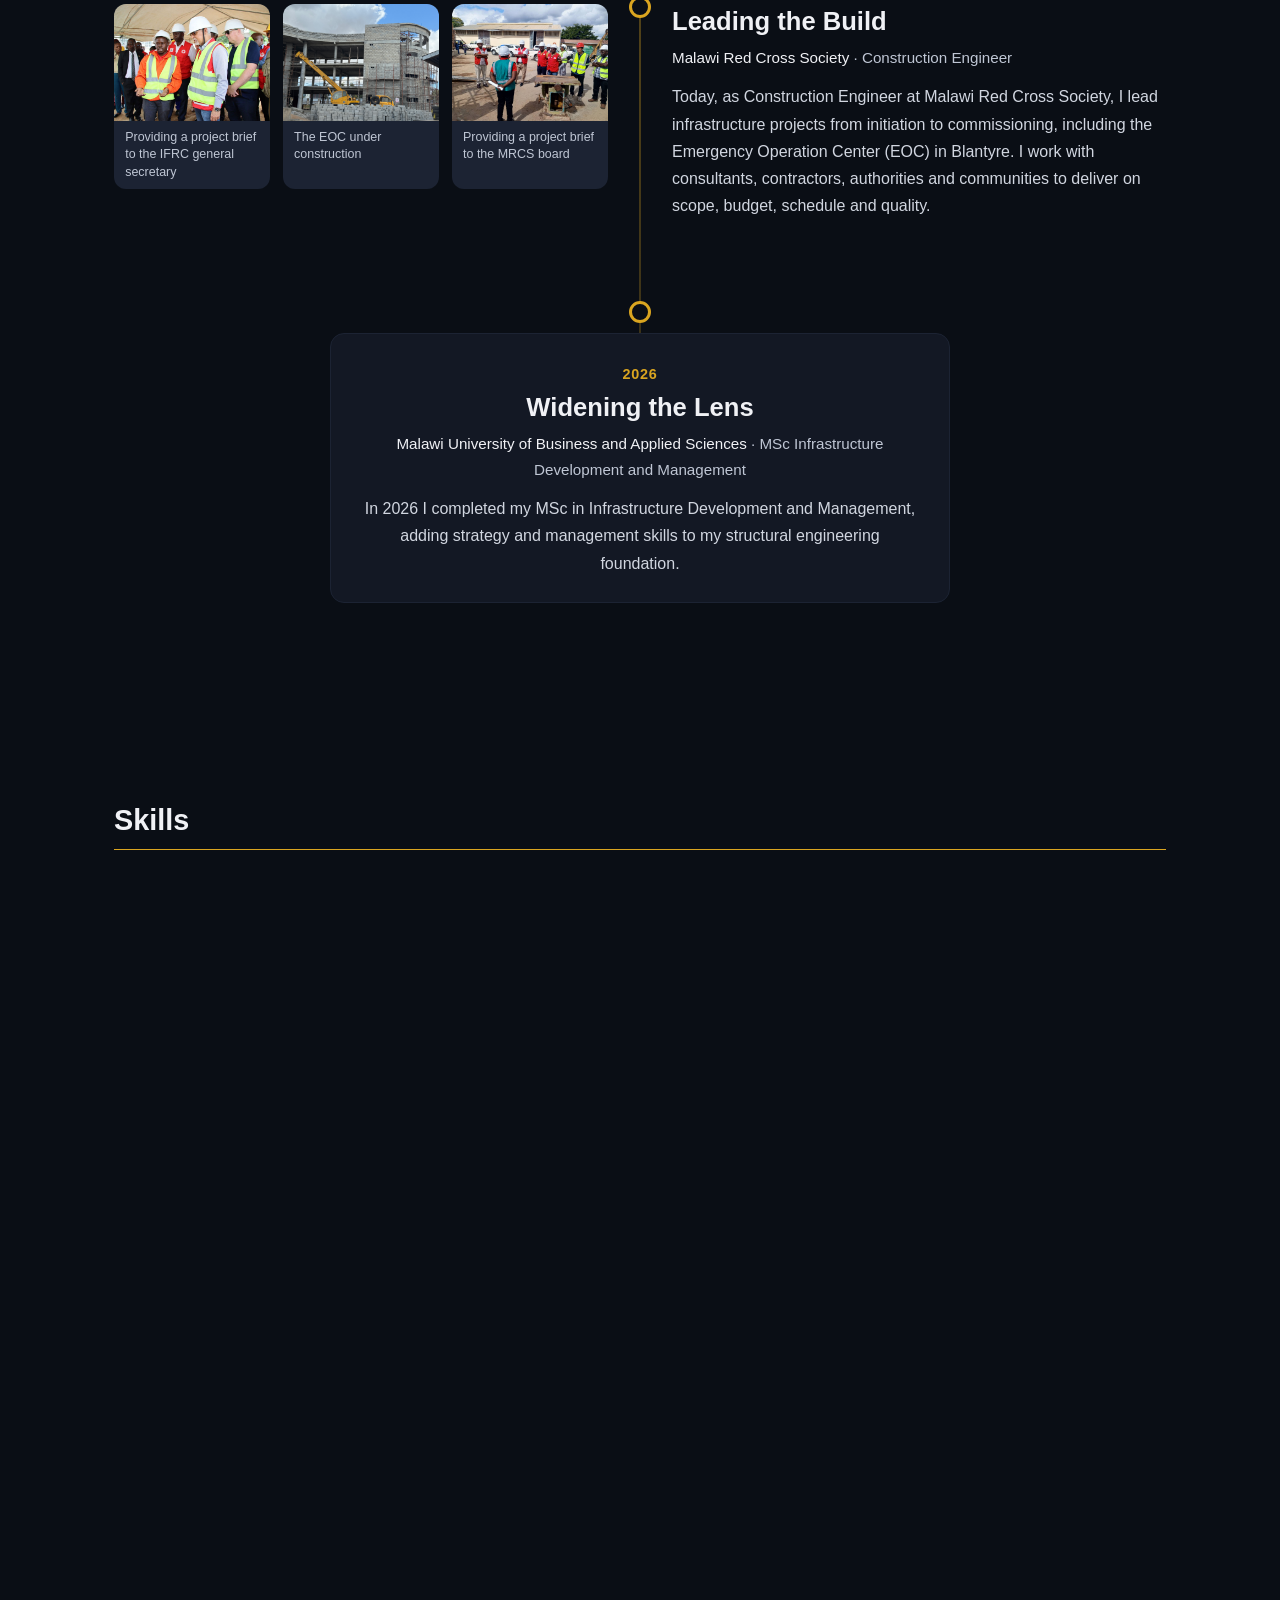
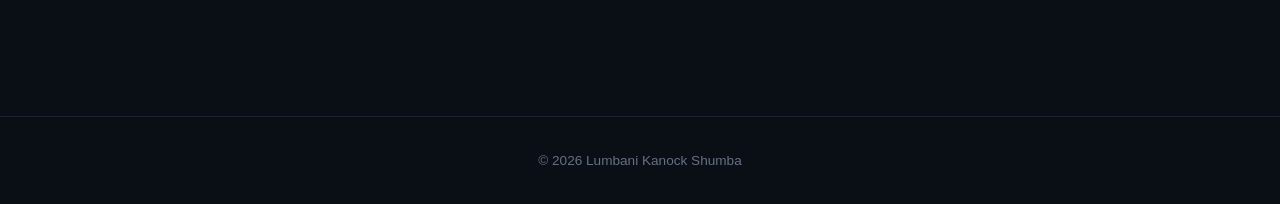
==== commit 1223177b: "Add SEO" ====
--- a/index.html
+++ b/index.html
@@ -3,10 +3,52 @@
   <head>
     <meta charset="UTF-8" />
     <meta name="viewport" content="width=device-width, initial-scale=1.0" />
-    <meta
-      name="description"
-      content="Lumbani Kanock Shumba - Civil and Structural Engineer in Blantyre, Malawi. My career story from irrigation weirs to the Malawi Red Cross Emergency Operation Center."
-    />
+    <meta name="description" content="Lumbani Kanock (Lumbani Kanock Shumba) is a Civil and Structural Engineer in Blantyre, Malawi with over 7 years of experience in infrastructure design, construction supervision and project management. Explore his career story and download his resume." />
+    <meta name="author" content="Lumbani Kanock Shumba" />
+    <meta name="robots" content="index, follow" />
+    <meta property="og:type" content="profile" />
+    <meta property="og:title" content="Lumbani Kanock | Civil &amp; Structural Engineer" />
+    <meta property="og:description" content="Civil and Structural Engineer in Blantyre, Malawi. From irrigation weirs to the Malawi Red Cross Emergency Operation Center: my career story, skills and resume." />
+    <meta property="og:image" content="assets/images/hero.jpeg" />
+    <meta name="twitter:card" content="summary" />
+    <script type="application/ld+json">
+      {
+        "@context": "https://schema.org",
+        "@type": "Person",
+        "name": "Lumbani Kanock Shumba",
+        "alternateName": "Lumbani Kanock",
+        "jobTitle": "Civil and Structural Engineer",
+        "description": "Civil and Structural Engineer with over 7 years of experience managing infrastructure projects from planning and design through construction supervision and project completion.",
+        "image": "assets/images/hero.jpeg",
+        "worksFor": {
+          "@type": "Organization",
+          "name": "Malawi Red Cross Society"
+        },
+        "alumniOf": [
+          {
+            "@type": "CollegeOrUniversity",
+            "name": "Malawi University of Business and Applied Sciences"
+          },
+          {
+            "@type": "CollegeOrUniversity",
+            "name": "The University of Malawi, The Polytechnic"
+          }
+        ],
+        "address": {
+          "@type": "PostalAddress",
+          "addressLocality": "Blantyre",
+          "addressCountry": "MW"
+        },
+        "knowsAbout": [
+          "Structural engineering",
+          "Civil engineering",
+          "Construction supervision",
+          "Infrastructure project management",
+          "AutoCAD",
+          "STAAD Pro"
+        ]
+      }
+    </script>
     <title>Lumbani Kanock | Civil &amp; Structural Engineer</title>
     <link
       rel="stylesheet"
@@ -32,8 +74,8 @@
       <section class="hero" id="top">
         <div class="hero-text">
           <p class="hero-eyebrow">Civil &amp; Structural Engineer</p>
-          <h1>Building infrastructure that serves communities.</h1>
-          <p class="hero-name">Lumbani Kanock Shumba</p>
+          <h1 class="hero-name">Lumbani Kanock Shumba</h1>
+          <p class="hero-headline">Building infrastructure that serves communities.</p>
           <p class="hero-degrees">
             MSc Infrastructure Development &amp; Management<br />
             BEng Civil Engineering (Structures)
@@ -41,16 +83,12 @@
           <div class="hero-actions">
             <a class="btn btn-primary" href="#story">Follow my story</a>
             <a class="btn" href="assets/LKANOCK_RESUME_UPDATED.pdf" download
-              >Resume
-              <span class="material-symbols-outlined"> download </span></a
+              >Resume <span class="material-symbols-outlined"> download </span></a
             >
           </div>
         </div>
         <div class="hero-image">
-          <img
-            src="assets/images/hero.jpeg"
-            alt="Portrait of Lumbani Kanock Shumba"
-          />
+          <img src="assets/images/hero.jpeg" alt="Portrait of Lumbani Kanock Shumba" />
         </div>
       </section>
 
@@ -70,326 +108,178 @@
       <section class="story" id="story">
         <h2 class="section-title">My Story</h2>
         <p class="section-lead">
-          From irrigation weirs to an Emergency Operation Center, this is how my
-          career has been built, one project at a time.
+          From irrigation weirs to an Emergency Operation Center, this is how
+          my career has been built, one project at a time.
         </p>
         <ol class="timeline">
-          <li class="chapter reveal">
-            <div class="chapter-text">
-              <span class="chapter-date">Jul – Dec 2018</span>
-              <h3>Setting Out</h3>
-              <p class="chapter-org">
-                Chiradzulu District Council – Irrigation Department
-                <span>&middot; Intern Site Engineer</span>
-              </p>
-              <p class="chapter-story">
-                My career began on the ground in Chiradzulu, where I planned
-                weekly site activities and set out irrigation infrastructure
-                such as weirs and conveyance systems. Supervising artisans as
-                they built reinforced concrete and stone masonry weirs taught me
-                how a drawing becomes real infrastructure.
-              </p>
-            </div>
-            <div class="chapter-photos">
-              <figure>
-                <img
-                  src="assets/images/chiradzulu1.jpeg"
-                  alt="Chiradzulu District Council – Irrigation Department photo 1"
-                />
-              </figure>
-              <figure>
-                <img
-                  src="assets/images/chiradzulu2.jpeg"
-                  alt="Chiradzulu District Council – Irrigation Department photo 2"
-                />
-              </figure>
-              <figure>
-                <img
-                  src="assets/images/chiradzulu3.jpeg"
-                  alt="Chiradzulu District Council – Irrigation Department photo 3"
-                />
-              </figure>
-            </div>
-          </li>
-          <li class="chapter reveal">
-            <div class="chapter-text">
-              <span class="chapter-date">Jan – Dec 2019</span>
-              <h3>Learning the Craft</h3>
-              <p class="chapter-org">
-                RM Enterprise <span>&middot; Intern Structural Engineer</span>
-              </p>
-              <p class="chapter-story">
-                As a structural engineering intern, I analysed and designed
-                concrete, steel and timber elements, then turned those designs
-                into drawings and bending schedules. I also checked materials
-                and workmanship on site, so quality became a habit from day one.
-              </p>
-            </div>
-            <div class="chapter-photos">
-              <figure>
-                <img src="assets/images/rm1.jpeg" alt="RM Enterprise photo 1" />
-              </figure>
-              <figure>
-                <img src="assets/images/rm2.jpeg" alt="RM Enterprise photo 2" />
-              </figure>
-              <figure>
-                <img src="assets/images/rm3.jpeg" alt="RM Enterprise photo 3" />
-              </figure>
-            </div>
-          </li>
-          <li class="chapter reveal">
-            <div class="chapter-text">
-              <span class="chapter-date">Jul 2020 – Oct 2023</span>
-              <h3>Designing with Purpose</h3>
-              <p class="chapter-org">
-                PILY Engineering Services
-                <span>&middot; Structural Engineer</span>
-              </p>
-              <p class="chapter-story">
-                After graduating in Civil Engineering (Structures) in 2020, I
-                joined PILY and designed reinforced concrete, steel, masonry and
-                timber structures for homes, businesses, institutions and
-                schools. Working with architects, quantity surveyors and
-                contractors, I followed my designs from calculation to
-                construction.
-              </p>
-            </div>
-            <div class="chapter-photos">
-              <figure>
-                <img
-                  src="assets/images/pily1.jpeg"
-                  alt="PILY Engineering Services photo 1"
-                />
-              </figure>
-              <figure>
-                <img
-                  src="assets/images/pily2.jpeg"
-                  alt="PILY Engineering Services photo 2"
-                />
-              </figure>
-              <figure>
-                <img
-                  src="assets/images/pily3.jpeg"
-                  alt="PILY Engineering Services photo 3"
-                />
-              </figure>
-            </div>
-          </li>
-          <li class="chapter reveal">
-            <div class="chapter-text">
-              <span class="chapter-date">Jan 2022 – Feb 2023</span>
-              <h3>Building Schools</h3>
-              <p class="chapter-org">
-                Blantyre Synod Education Department
-                <span
-                  >&middot; Projects & Maintenance Engineer (Independent
-                  Consultancy)</span
-                >
-              </p>
-              <p class="chapter-story">
-                I managed the construction of modern, accessible school blocks,
-                laboratories and staff houses for Community Day Secondary
-                Schools in Zomba, Ntcheu, Blantyre and Balaka. Along the way I
-                prepared donor proposals, standard drawings and monitoring
-                reports for funders.
-              </p>
-            </div>
-            <div class="chapter-photos">
-              <figure>
-                <img
-                  src="assets/images/synod1.jpeg"
-                  alt="Blantyre Synod Education Department photo 1"
-                />
-              </figure>
-              <figure>
-                <img
-                  src="assets/images/synod2.jpeg"
-                  alt="Blantyre Synod Education Department photo 2"
-                />
-              </figure>
-              <figure>
-                <img
-                  src="assets/images/synod3.jpeg"
-                  alt="Blantyre Synod Education Department photo 3"
-                />
-              </figure>
-            </div>
-          </li>
-          <li class="chapter reveal">
-            <div class="chapter-text">
-              <span class="chapter-date">Mar – Sep 2023</span>
-              <h3>Restoring Storage Facilities</h3>
-              <p class="chapter-org">
-                USAID / Chemonics International
-                <span>&middot; Site Engineer (Independent Consultancy)</span>
-              </p>
-              <p class="chapter-story">
-                Under a USAID-funded programme, I managed the rehabilitation and
-                maintenance of pharmaceutical storage facilities across multiple
-                districts. I assessed their condition, prepared cost estimates
-                and supervised contractors to keep the works to specification.
-              </p>
-            </div>
-            <div class="chapter-photos">
-              <figure>
-                <img
-                  src="assets/images/usaid1.jpeg"
-                  alt="USAID / Chemonics International photo 1"
-                />
-              </figure>
-              <figure>
-                <img
-                  src="assets/images/usaid2.jpeg"
-                  alt="USAID / Chemonics International photo 2"
-                />
-              </figure>
-              <figure>
-                <img
-                  src="assets/images/usaid3.jpeg"
-                  alt="USAID / Chemonics International photo 3"
-                />
-              </figure>
-            </div>
-          </li>
-          <li class="chapter reveal">
-            <div class="chapter-text">
-              <span class="chapter-date">Nov 2023 – Present</span>
-              <h3>Leading the Build</h3>
-              <p class="chapter-org">
-                Malawi Red Cross Society
-                <span>&middot; Construction Engineer</span>
-              </p>
-              <p class="chapter-story">
-                Today, as Construction Engineer at Malawi Red Cross Society, I
-                lead infrastructure projects from initiation to commissioning,
-                including the Emergency Operation Center (EOC) in Blantyre. I
-                work with consultants, contractors, authorities and communities
-                to deliver on scope, budget, schedule and quality.
-              </p>
-            </div>
-            <div class="chapter-photos">
-              <figure>
-                <img
-                  src="assets/images/redcross1.jpeg"
-                  alt="Lumbani providing a project brief"
-                />
-                <figcaption>
-                  Providing a project brief to the IFRC general secretary
-                </figcaption>
-              </figure>
-              <figure>
-                <img
-                  src="assets/images/redcross2.jpeg"
-                  alt="EOC building under construction"
-                />
-                <figcaption>The EOC under construction</figcaption>
-              </figure>
-              <figure>
-                <img
-                  src="assets/images/redcross3.jpeg"
-                  alt="Lumbani providing a project brief"
-                />
-                <figcaption>
-                  Providing a project brief to the MRCS board
-                </figcaption>
-              </figure>
-            </div>
-          </li>
-          <li class="chapter reveal">
-            <div class="chapter-text">
-              <span class="chapter-date">2026</span>
-              <h3>Widening the Lens</h3>
-              <p class="chapter-org">
-                Malawi University of Business and Applied Sciences
-                <span
-                  >&middot; MSc Infrastructure Development and Management</span
-                >
-              </p>
-              <p class="chapter-story">
-                In 2026 I completed my MSc in Infrastructure Development and
-                Management, adding strategy and management skills to my
-                structural engineering foundation.
-              </p>
-            </div>
-            <div class="chapter-photos">
-              <figure>
-                <img
-                  src="assets/images/mubas1.jpeg"
-                  alt="Malawi University of Business and Applied Sciences photo 1"
-                />
-              </figure>
-            </div>
-          </li>
+        <li class="chapter reveal">
+          <div class="chapter-text">
+            <span class="chapter-date">Jul – Dec 2018</span>
+            <h3>Setting Out</h3>
+            <p class="chapter-org">Chiradzulu District Council – Irrigation Department <span>&middot; Intern Site Engineer</span></p>
+            <p class="chapter-story">My career began on the ground in Chiradzulu, where I planned weekly site activities and set out irrigation infrastructure such as weirs and conveyance systems. Supervising artisans as they built reinforced concrete and stone masonry weirs taught me how a drawing becomes real infrastructure.</p>
+          </div>
+          <div class="chapter-photos">
+            <figure>
+              <img src="assets/images/chiradzulu1.jpeg" alt="Chiradzulu District Council – Irrigation Department photo 1" />
+            </figure>
+            <figure>
+              <img src="assets/images/chiradzulu2.jpeg" alt="Chiradzulu District Council – Irrigation Department photo 2" />
+            </figure>
+            <figure>
+              <img src="assets/images/chiradzulu3.jpeg" alt="Chiradzulu District Council – Irrigation Department photo 3" />
+            </figure>
+          </div>
+        </li>
+        <li class="chapter reveal">
+          <div class="chapter-text">
+            <span class="chapter-date">Jan – Dec 2019</span>
+            <h3>Learning the Craft</h3>
+            <p class="chapter-org">RM Enterprise <span>&middot; Intern Structural Engineer</span></p>
+            <p class="chapter-story">As a structural engineering intern, I analysed and designed concrete, steel and timber elements, then turned those designs into drawings and bending schedules. I also checked materials and workmanship on site, so quality became a habit from day one.</p>
+          </div>
+          <div class="chapter-photos">
+            <figure>
+              <img src="assets/images/rm1.jpeg" alt="RM Enterprise photo 1" />
+            </figure>
+            <figure>
+              <img src="assets/images/rm2.jpeg" alt="RM Enterprise photo 2" />
+            </figure>
+            <figure>
+              <img src="assets/images/rm3.jpeg" alt="RM Enterprise photo 3" />
+            </figure>
+          </div>
+        </li>
+        <li class="chapter reveal">
+          <div class="chapter-text">
+            <span class="chapter-date">Jul 2020 – Oct 2023</span>
+            <h3>Designing with Purpose</h3>
+            <p class="chapter-org">PILY Engineering Services <span>&middot; Structural Engineer</span></p>
+            <p class="chapter-story">After graduating in Civil Engineering (Structures) in 2020, I joined PILY and designed reinforced concrete, steel, masonry and timber structures for homes, businesses, institutions and schools. Working with architects, quantity surveyors and contractors, I followed my designs from calculation to construction.</p>
+          </div>
+          <div class="chapter-photos">
+            <figure>
+              <img src="assets/images/pily1.jpeg" alt="PILY Engineering Services photo 1" />
+            </figure>
+            <figure>
+              <img src="assets/images/pily2.jpeg" alt="PILY Engineering Services photo 2" />
+            </figure>
+            <figure>
+              <img src="assets/images/pily3.jpeg" alt="PILY Engineering Services photo 3" />
+            </figure>
+          </div>
+        </li>
+        <li class="chapter reveal">
+          <div class="chapter-text">
+            <span class="chapter-date">Jan 2022 – Feb 2023</span>
+            <h3>Building Schools</h3>
+            <p class="chapter-org">Blantyre Synod Education Department <span>&middot; Projects & Maintenance Engineer (Independent Consultancy)</span></p>
+            <p class="chapter-story">I managed the construction of modern, accessible school blocks, laboratories and staff houses for Community Day Secondary Schools in Zomba, Ntcheu, Blantyre and Balaka. Along the way I prepared donor proposals, standard drawings and monitoring reports for funders.</p>
+          </div>
+          <div class="chapter-photos">
+            <figure>
+              <img src="assets/images/synod1.jpeg" alt="Blantyre Synod Education Department photo 1" />
+            </figure>
+            <figure>
+              <img src="assets/images/synod2.jpeg" alt="Blantyre Synod Education Department photo 2" />
+            </figure>
+            <figure>
+              <img src="assets/images/synod3.jpeg" alt="Blantyre Synod Education Department photo 3" />
+            </figure>
+          </div>
+        </li>
+        <li class="chapter reveal">
+          <div class="chapter-text">
+            <span class="chapter-date">Mar – Sep 2023</span>
+            <h3>Restoring Storage Facilities</h3>
+            <p class="chapter-org">USAID / Chemonics International <span>&middot; Site Engineer (Independent Consultancy)</span></p>
+            <p class="chapter-story">Under a USAID-funded programme, I managed the rehabilitation and maintenance of pharmaceutical storage facilities across multiple districts. I assessed their condition, prepared cost estimates and supervised contractors to keep the works to specification.</p>
+          </div>
+          <div class="chapter-photos">
+            <figure>
+              <img src="assets/images/usaid1.jpeg" alt="USAID / Chemonics International photo 1" />
+            </figure>
+            <figure>
+              <img src="assets/images/usaid2.jpeg" alt="USAID / Chemonics International photo 2" />
+            </figure>
+            <figure>
+              <img src="assets/images/usaid3.jpeg" alt="USAID / Chemonics International photo 3" />
+            </figure>
+          </div>
+        </li>
+        <li class="chapter reveal">
+          <div class="chapter-text">
+            <span class="chapter-date">Nov 2023 – Present</span>
+            <h3>Leading the Build</h3>
+            <p class="chapter-org">Malawi Red Cross Society <span>&middot; Construction Engineer</span></p>
+            <p class="chapter-story">Today, as Construction Engineer at Malawi Red Cross Society, I lead infrastructure projects from initiation to commissioning, including the Emergency Operation Center (EOC) in Blantyre. I work with consultants, contractors, authorities and communities to deliver on scope, budget, schedule and quality.</p>
+          </div>
+          <div class="chapter-photos">
+            <figure>
+              <img src="assets/images/redcross1.jpeg" alt="Lumbani providing a project brief" />
+              <figcaption>Providing a project brief to the IFRC general secretary</figcaption>
+            </figure>
+            <figure>
+              <img src="assets/images/redcross2.jpeg" alt="EOC building under construction" />
+              <figcaption>The EOC under construction</figcaption>
+            </figure>
+            <figure>
+              <img src="assets/images/redcross3.jpeg" alt="Lumbani providing a project brief" />
+              <figcaption>Providing a project brief to the MRCS board</figcaption>
+            </figure>
+          </div>
+        </li>
+        <li class="chapter reveal">
+          <div class="chapter-text">
+            <span class="chapter-date">2026</span>
+            <h3>Widening the Lens</h3>
+            <p class="chapter-org">Malawi University of Business and Applied Sciences <span>&middot; MSc Infrastructure Development and Management</span></p>
+            <p class="chapter-story">In 2026 I completed my MSc in Infrastructure Development and Management, adding strategy and management skills to my structural engineering foundation.</p>
+          </div>
+          <div class="chapter-photos">
+            <figure>
+              <img src="assets/images/mubas1.jpeg" alt="Malawi University of Business and Applied Sciences photo 1" />
+            </figure>
+          </div>
+        </li>
         </ol>
       </section>
 
       <section class="skills" id="skills">
         <h2 class="section-title">Skills</h2>
         <div class="skills-container reveal">
-          <div class="skill-item">
-            <img
-              src="assets/icons/Autocad-Logo.png"
-              class="skill-item-img"
-              alt="AutoCAD Logo"
-            />
-            <h5 class="skill-item-txt">AutoCAD</h5>
-          </div>
-          <div class="skill-item">
-            <img
-              src="assets/icons/staad-pro.png"
-              class="skill-item-img"
-              alt="STAAD Pro Logo"
-            />
-            <h5 class="skill-item-txt">STAAD Pro</h5>
-          </div>
-          <div class="skill-item">
-            <img
-              src="assets/icons/microsoft-project-icon-19.png"
-              class="skill-item-img"
-              alt="Microsoft Project Logo"
-            />
-            <h5 class="skill-item-txt">Microsoft Project</h5>
-          </div>
-          <div class="skill-item">
-            <img
-              src="assets/icons/logo-primavera-p6.png"
-              class="skill-item-img"
-              alt="Primavera P6 Logo"
-            />
-            <h5 class="skill-item-txt">Primavera P6</h5>
-          </div>
-          <div class="skill-item">
-            <img
-              src="assets/icons/office-suite.png"
-              class="skill-item-img"
-              alt="Microsoft Office Logo"
-            />
-            <h5 class="skill-item-txt">Microsoft Suite</h5>
-          </div>
-          <div class="skill-item">
-            <img
-              src="assets/icons/pj-management.png"
-              class="skill-item-img"
-              alt="Project management icon"
-            />
-            <h5 class="skill-item-txt">Project Management</h5>
-          </div>
-          <div class="skill-item">
-            <img
-              src="assets/icons/structural-analysis.png"
-              class="skill-item-img"
-              alt="Structural analysis icon"
-            />
-            <h5 class="skill-item-txt">Analysis & design</h5>
-          </div>
-          <div class="skill-item">
-            <img
-              src="assets/icons/supervision.png"
-              class="skill-item-img"
-              alt="Supervision icon"
-            />
-            <h5 class="skill-item-txt">Supervision</h5>
-          </div>
+        <div class="skill-item">
+          <img src="assets/icons/Autocad-Logo.png" class="skill-item-img" alt="AutoCAD Logo" />
+          <h5 class="skill-item-txt">AutoCAD</h5>
+        </div>
+        <div class="skill-item">
+          <img src="assets/icons/staad-pro.png" class="skill-item-img" alt="STAAD Pro Logo" />
+          <h5 class="skill-item-txt">STAAD Pro</h5>
+        </div>
+        <div class="skill-item">
+          <img src="assets/icons/microsoft-project-icon-19.png" class="skill-item-img" alt="Microsoft Project Logo" />
+          <h5 class="skill-item-txt">Microsoft Project</h5>
+        </div>
+        <div class="skill-item">
+          <img src="assets/icons/logo-primavera-p6.png" class="skill-item-img" alt="Primavera P6 Logo" />
+          <h5 class="skill-item-txt">Primavera P6</h5>
+        </div>
+        <div class="skill-item">
+          <img src="assets/icons/office-suite.png" class="skill-item-img" alt="Microsoft Office Logo" />
+          <h5 class="skill-item-txt">Microsoft Suite</h5>
+        </div>
+        <div class="skill-item">
+          <img src="assets/icons/pj-management.png" class="skill-item-img" alt="Project management icon" />
+          <h5 class="skill-item-txt">Project Management</h5>
+        </div>
+        <div class="skill-item">
+          <img src="assets/icons/structural-analysis.png" class="skill-item-img" alt="Structural analysis icon" />
+          <h5 class="skill-item-txt">Analysis & design</h5>
+        </div>
+        <div class="skill-item">
+          <img src="assets/icons/supervision.png" class="skill-item-img" alt="Supervision icon" />
+          <h5 class="skill-item-txt">Supervision</h5>
+        </div>
         </div>
       </section>
 
@@ -414,12 +304,8 @@
               <span>Blantyre, Malawi</span>
             </li>
           </ul>
-          <a
-            class="btn btn-primary"
-            href="assets/LKANOCK_RESUME_UPDATED.pdf"
-            download
-            >Download my resume
-            <span class="material-symbols-outlined"> download </span></a
+          <a class="btn btn-primary" href="assets/LKANOCK_RESUME_UPDATED.pdf" download
+            >Download my resume <span class="material-symbols-outlined"> download </span></a
           >
         </div>
       </section>
--- a/style.css
+++ b/style.css
@@ -113,14 +113,16 @@
   margin-bottom: 1rem;
 }
 
-.hero h1 {
+.hero-name {
   font-size: clamp(2rem, 4.5vw, 3.2rem);
-  margin-bottom: 1.5rem;
-}
-
-.hero-name {
-  font-size: 1.15rem;
-  font-weight: 600;
+  margin-bottom: 0.6rem;
+}
+
+.hero-headline {
+  font-size: 1.25rem;
+  font-weight: 500;
+  color: var(--clr-white-70);
+  margin-bottom: 1.2rem;
 }
 
 .hero-degrees {
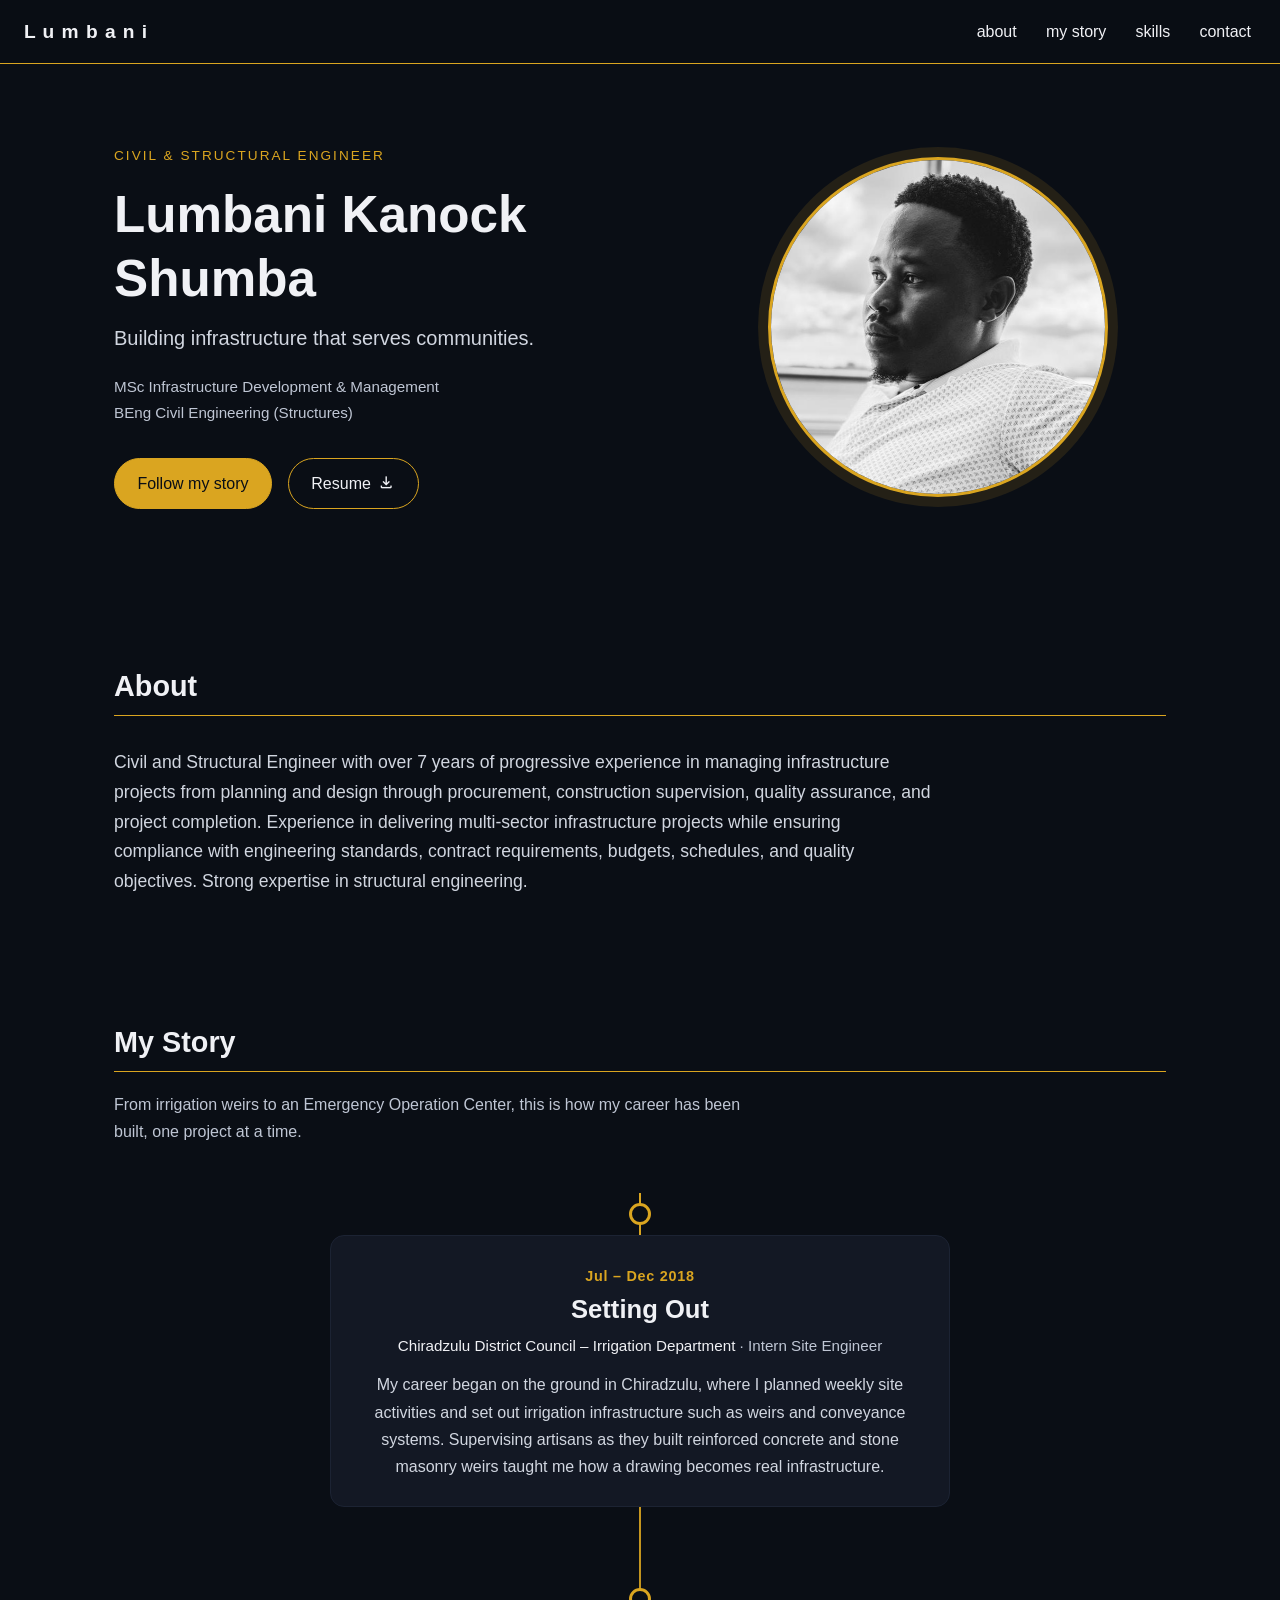
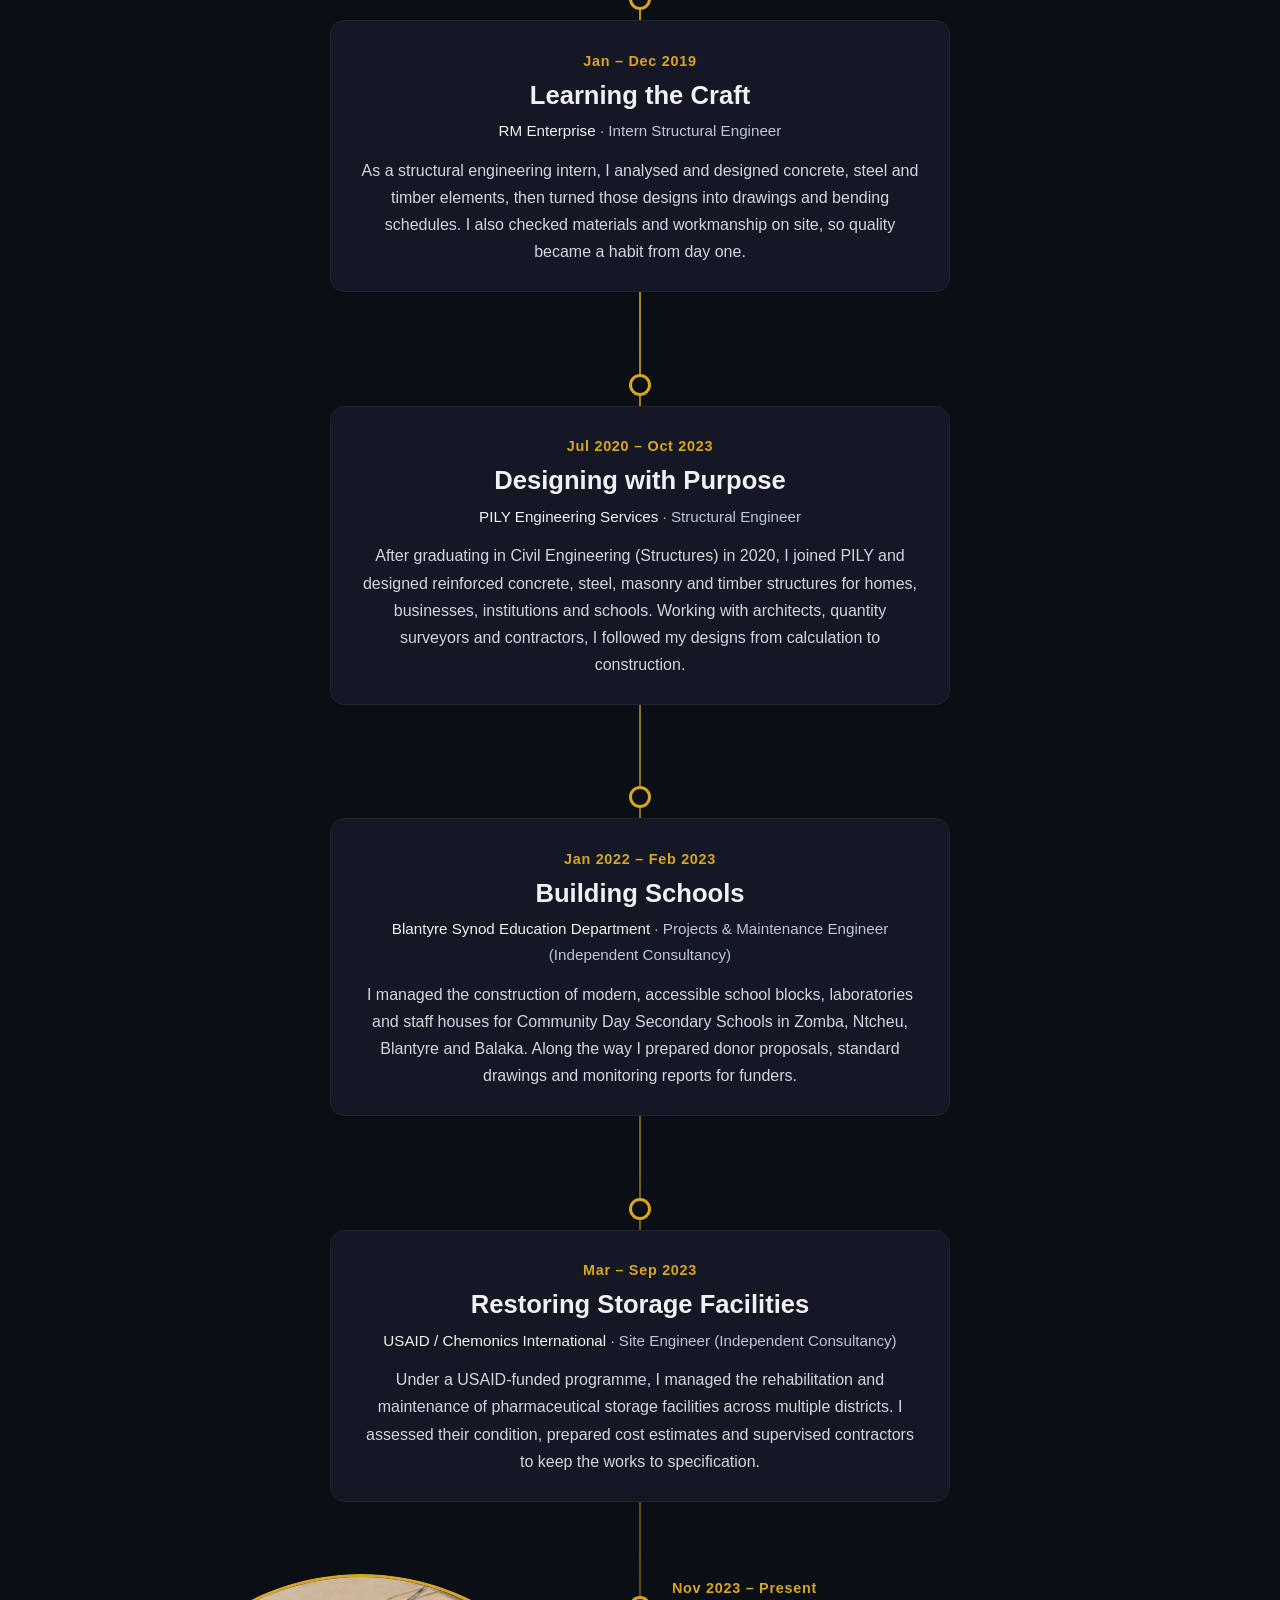
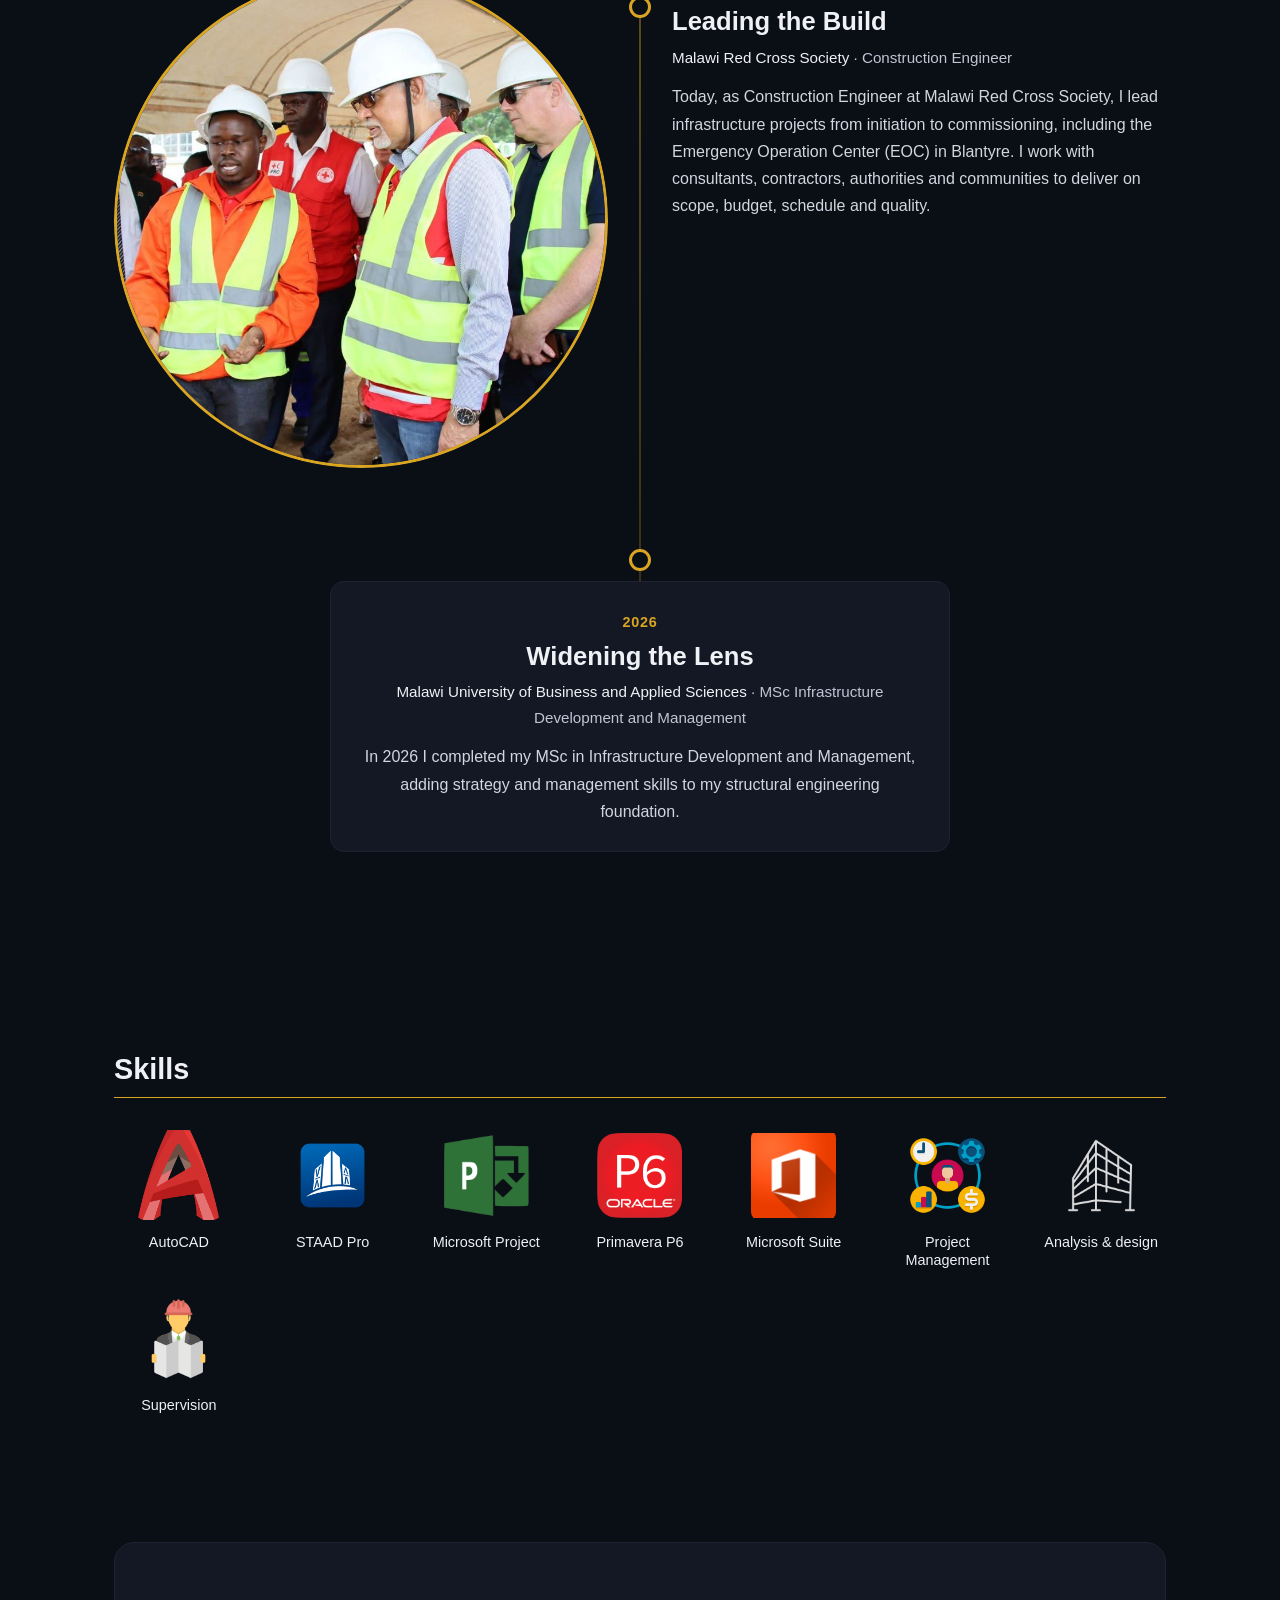
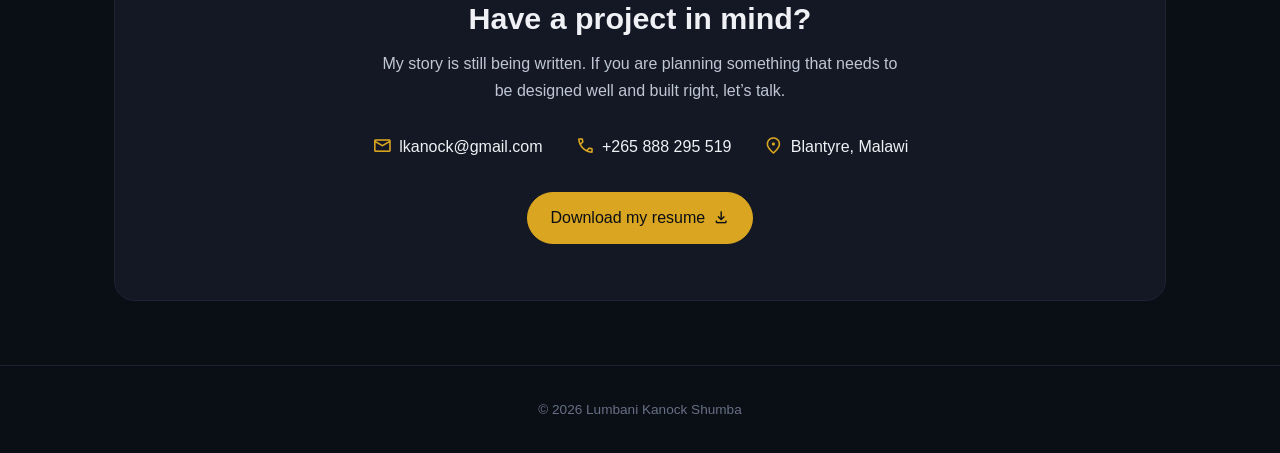
==== commit 355dccf2: "fixed photos" ====
--- a/index.html
+++ b/index.html
@@ -3,12 +3,21 @@
   <head>
     <meta charset="UTF-8" />
     <meta name="viewport" content="width=device-width, initial-scale=1.0" />
-    <meta name="description" content="Lumbani Kanock (Lumbani Kanock Shumba) is a Civil and Structural Engineer in Blantyre, Malawi with over 7 years of experience in infrastructure design, construction supervision and project management. Explore his career story and download his resume." />
+    <meta
+      name="description"
+      content="Lumbani Kanock (Lumbani Kanock Shumba) is a Civil and Structural Engineer in Blantyre, Malawi with over 7 years of experience in infrastructure design, construction supervision and project management. Explore his career story and download his resume."
+    />
     <meta name="author" content="Lumbani Kanock Shumba" />
     <meta name="robots" content="index, follow" />
     <meta property="og:type" content="profile" />
-    <meta property="og:title" content="Lumbani Kanock | Civil &amp; Structural Engineer" />
-    <meta property="og:description" content="Civil and Structural Engineer in Blantyre, Malawi. From irrigation weirs to the Malawi Red Cross Emergency Operation Center: my career story, skills and resume." />
+    <meta
+      property="og:title"
+      content="Lumbani Kanock | Civil &amp; Structural Engineer"
+    />
+    <meta
+      property="og:description"
+      content="Civil and Structural Engineer in Blantyre, Malawi. From irrigation weirs to the Malawi Red Cross Emergency Operation Center: my career story, skills and resume."
+    />
     <meta property="og:image" content="assets/images/hero.jpeg" />
     <meta name="twitter:card" content="summary" />
     <script type="application/ld+json">
@@ -75,7 +84,9 @@
         <div class="hero-text">
           <p class="hero-eyebrow">Civil &amp; Structural Engineer</p>
           <h1 class="hero-name">Lumbani Kanock Shumba</h1>
-          <p class="hero-headline">Building infrastructure that serves communities.</p>
+          <p class="hero-headline">
+            Building infrastructure that serves communities.
+          </p>
           <p class="hero-degrees">
             MSc Infrastructure Development &amp; Management<br />
             BEng Civil Engineering (Structures)
@@ -83,12 +94,16 @@
           <div class="hero-actions">
             <a class="btn btn-primary" href="#story">Follow my story</a>
             <a class="btn" href="assets/LKANOCK_RESUME_UPDATED.pdf" download
-              >Resume <span class="material-symbols-outlined"> download </span></a
+              >Resume
+              <span class="material-symbols-outlined"> download </span></a
             >
           </div>
         </div>
         <div class="hero-image">
-          <img src="assets/images/hero.jpeg" alt="Portrait of Lumbani Kanock Shumba" />
+          <img
+            src="assets/images/hero.jpeg"
+            alt="Portrait of Lumbani Kanock Shumba"
+          />
         </div>
       </section>
 
@@ -108,178 +123,326 @@
       <section class="story" id="story">
         <h2 class="section-title">My Story</h2>
         <p class="section-lead">
-          From irrigation weirs to an Emergency Operation Center, this is how
-          my career has been built, one project at a time.
+          From irrigation weirs to an Emergency Operation Center, this is how my
+          career has been built, one project at a time.
         </p>
         <ol class="timeline">
-        <li class="chapter reveal">
-          <div class="chapter-text">
-            <span class="chapter-date">Jul – Dec 2018</span>
-            <h3>Setting Out</h3>
-            <p class="chapter-org">Chiradzulu District Council – Irrigation Department <span>&middot; Intern Site Engineer</span></p>
-            <p class="chapter-story">My career began on the ground in Chiradzulu, where I planned weekly site activities and set out irrigation infrastructure such as weirs and conveyance systems. Supervising artisans as they built reinforced concrete and stone masonry weirs taught me how a drawing becomes real infrastructure.</p>
-          </div>
-          <div class="chapter-photos">
-            <figure>
-              <img src="assets/images/chiradzulu1.jpeg" alt="Chiradzulu District Council – Irrigation Department photo 1" />
-            </figure>
-            <figure>
-              <img src="assets/images/chiradzulu2.jpeg" alt="Chiradzulu District Council – Irrigation Department photo 2" />
-            </figure>
-            <figure>
-              <img src="assets/images/chiradzulu3.jpeg" alt="Chiradzulu District Council – Irrigation Department photo 3" />
-            </figure>
-          </div>
-        </li>
-        <li class="chapter reveal">
-          <div class="chapter-text">
-            <span class="chapter-date">Jan – Dec 2019</span>
-            <h3>Learning the Craft</h3>
-            <p class="chapter-org">RM Enterprise <span>&middot; Intern Structural Engineer</span></p>
-            <p class="chapter-story">As a structural engineering intern, I analysed and designed concrete, steel and timber elements, then turned those designs into drawings and bending schedules. I also checked materials and workmanship on site, so quality became a habit from day one.</p>
-          </div>
-          <div class="chapter-photos">
-            <figure>
-              <img src="assets/images/rm1.jpeg" alt="RM Enterprise photo 1" />
-            </figure>
-            <figure>
-              <img src="assets/images/rm2.jpeg" alt="RM Enterprise photo 2" />
-            </figure>
-            <figure>
-              <img src="assets/images/rm3.jpeg" alt="RM Enterprise photo 3" />
-            </figure>
-          </div>
-        </li>
-        <li class="chapter reveal">
-          <div class="chapter-text">
-            <span class="chapter-date">Jul 2020 – Oct 2023</span>
-            <h3>Designing with Purpose</h3>
-            <p class="chapter-org">PILY Engineering Services <span>&middot; Structural Engineer</span></p>
-            <p class="chapter-story">After graduating in Civil Engineering (Structures) in 2020, I joined PILY and designed reinforced concrete, steel, masonry and timber structures for homes, businesses, institutions and schools. Working with architects, quantity surveyors and contractors, I followed my designs from calculation to construction.</p>
-          </div>
-          <div class="chapter-photos">
-            <figure>
-              <img src="assets/images/pily1.jpeg" alt="PILY Engineering Services photo 1" />
-            </figure>
-            <figure>
-              <img src="assets/images/pily2.jpeg" alt="PILY Engineering Services photo 2" />
-            </figure>
-            <figure>
-              <img src="assets/images/pily3.jpeg" alt="PILY Engineering Services photo 3" />
-            </figure>
-          </div>
-        </li>
-        <li class="chapter reveal">
-          <div class="chapter-text">
-            <span class="chapter-date">Jan 2022 – Feb 2023</span>
-            <h3>Building Schools</h3>
-            <p class="chapter-org">Blantyre Synod Education Department <span>&middot; Projects & Maintenance Engineer (Independent Consultancy)</span></p>
-            <p class="chapter-story">I managed the construction of modern, accessible school blocks, laboratories and staff houses for Community Day Secondary Schools in Zomba, Ntcheu, Blantyre and Balaka. Along the way I prepared donor proposals, standard drawings and monitoring reports for funders.</p>
-          </div>
-          <div class="chapter-photos">
-            <figure>
-              <img src="assets/images/synod1.jpeg" alt="Blantyre Synod Education Department photo 1" />
-            </figure>
-            <figure>
-              <img src="assets/images/synod2.jpeg" alt="Blantyre Synod Education Department photo 2" />
-            </figure>
-            <figure>
-              <img src="assets/images/synod3.jpeg" alt="Blantyre Synod Education Department photo 3" />
-            </figure>
-          </div>
-        </li>
-        <li class="chapter reveal">
-          <div class="chapter-text">
-            <span class="chapter-date">Mar – Sep 2023</span>
-            <h3>Restoring Storage Facilities</h3>
-            <p class="chapter-org">USAID / Chemonics International <span>&middot; Site Engineer (Independent Consultancy)</span></p>
-            <p class="chapter-story">Under a USAID-funded programme, I managed the rehabilitation and maintenance of pharmaceutical storage facilities across multiple districts. I assessed their condition, prepared cost estimates and supervised contractors to keep the works to specification.</p>
-          </div>
-          <div class="chapter-photos">
-            <figure>
-              <img src="assets/images/usaid1.jpeg" alt="USAID / Chemonics International photo 1" />
-            </figure>
-            <figure>
-              <img src="assets/images/usaid2.jpeg" alt="USAID / Chemonics International photo 2" />
-            </figure>
-            <figure>
-              <img src="assets/images/usaid3.jpeg" alt="USAID / Chemonics International photo 3" />
-            </figure>
-          </div>
-        </li>
-        <li class="chapter reveal">
-          <div class="chapter-text">
-            <span class="chapter-date">Nov 2023 – Present</span>
-            <h3>Leading the Build</h3>
-            <p class="chapter-org">Malawi Red Cross Society <span>&middot; Construction Engineer</span></p>
-            <p class="chapter-story">Today, as Construction Engineer at Malawi Red Cross Society, I lead infrastructure projects from initiation to commissioning, including the Emergency Operation Center (EOC) in Blantyre. I work with consultants, contractors, authorities and communities to deliver on scope, budget, schedule and quality.</p>
-          </div>
-          <div class="chapter-photos">
-            <figure>
-              <img src="assets/images/redcross1.jpeg" alt="Lumbani providing a project brief" />
-              <figcaption>Providing a project brief to the IFRC general secretary</figcaption>
-            </figure>
-            <figure>
-              <img src="assets/images/redcross2.jpeg" alt="EOC building under construction" />
-              <figcaption>The EOC under construction</figcaption>
-            </figure>
-            <figure>
-              <img src="assets/images/redcross3.jpeg" alt="Lumbani providing a project brief" />
-              <figcaption>Providing a project brief to the MRCS board</figcaption>
-            </figure>
-          </div>
-        </li>
-        <li class="chapter reveal">
-          <div class="chapter-text">
-            <span class="chapter-date">2026</span>
-            <h3>Widening the Lens</h3>
-            <p class="chapter-org">Malawi University of Business and Applied Sciences <span>&middot; MSc Infrastructure Development and Management</span></p>
-            <p class="chapter-story">In 2026 I completed my MSc in Infrastructure Development and Management, adding strategy and management skills to my structural engineering foundation.</p>
-          </div>
-          <div class="chapter-photos">
-            <figure>
-              <img src="assets/images/mubas1.jpeg" alt="Malawi University of Business and Applied Sciences photo 1" />
-            </figure>
-          </div>
-        </li>
+          <li class="chapter reveal">
+            <div class="chapter-text">
+              <span class="chapter-date">Jul – Dec 2018</span>
+              <h3>Setting Out</h3>
+              <p class="chapter-org">
+                Chiradzulu District Council – Irrigation Department
+                <span>&middot; Intern Site Engineer</span>
+              </p>
+              <p class="chapter-story">
+                My career began on the ground in Chiradzulu, where I planned
+                weekly site activities and set out irrigation infrastructure
+                such as weirs and conveyance systems. Supervising artisans as
+                they built reinforced concrete and stone masonry weirs taught me
+                how a drawing becomes real infrastructure.
+              </p>
+            </div>
+            <div class="chapter-photos">
+              <figure>
+                <img
+                  src="assets/images/chiradzulu1.jpeg"
+                  alt="Chiradzulu District Council – Irrigation Department photo 1"
+                />
+              </figure>
+              <figure>
+                <img
+                  src="assets/images/chiradzulu2.jpeg"
+                  alt="Chiradzulu District Council – Irrigation Department photo 2"
+                />
+              </figure>
+              <figure>
+                <img
+                  src="assets/images/chiradzulu3.jpeg"
+                  alt="Chiradzulu District Council – Irrigation Department photo 3"
+                />
+              </figure>
+            </div>
+          </li>
+          <li class="chapter reveal">
+            <div class="chapter-text">
+              <span class="chapter-date">Jan – Dec 2019</span>
+              <h3>Learning the Craft</h3>
+              <p class="chapter-org">
+                RM Enterprise <span>&middot; Intern Structural Engineer</span>
+              </p>
+              <p class="chapter-story">
+                As a structural engineering intern, I analysed and designed
+                concrete, steel and timber elements, then turned those designs
+                into drawings and bending schedules. I also checked materials
+                and workmanship on site, so quality became a habit from day one.
+              </p>
+            </div>
+            <div class="chapter-photos">
+              <figure>
+                <img src="assets/images/rm1.jpeg" alt="RM Enterprise photo 1" />
+              </figure>
+              <figure>
+                <img src="assets/images/rm2.jpeg" alt="RM Enterprise photo 2" />
+              </figure>
+              <figure>
+                <img src="assets/images/rm3.jpeg" alt="RM Enterprise photo 3" />
+              </figure>
+            </div>
+          </li>
+          <li class="chapter reveal">
+            <div class="chapter-text">
+              <span class="chapter-date">Jul 2020 – Oct 2023</span>
+              <h3>Designing with Purpose</h3>
+              <p class="chapter-org">
+                PILY Engineering Services
+                <span>&middot; Structural Engineer</span>
+              </p>
+              <p class="chapter-story">
+                After graduating in Civil Engineering (Structures) in 2020, I
+                joined PILY and designed reinforced concrete, steel, masonry and
+                timber structures for homes, businesses, institutions and
+                schools. Working with architects, quantity surveyors and
+                contractors, I followed my designs from calculation to
+                construction.
+              </p>
+            </div>
+            <div class="chapter-photos">
+              <figure>
+                <img
+                  src="assets/images/pily1.jpeg"
+                  alt="PILY Engineering Services photo 1"
+                />
+              </figure>
+              <figure>
+                <img
+                  src="assets/images/pily2.jpeg"
+                  alt="PILY Engineering Services photo 2"
+                />
+              </figure>
+              <figure>
+                <img
+                  src="assets/images/pily3.jpeg"
+                  alt="PILY Engineering Services photo 3"
+                />
+              </figure>
+            </div>
+          </li>
+          <li class="chapter reveal">
+            <div class="chapter-text">
+              <span class="chapter-date">Jan 2022 – Feb 2023</span>
+              <h3>Building Schools</h3>
+              <p class="chapter-org">
+                Blantyre Synod Education Department
+                <span
+                  >&middot; Projects & Maintenance Engineer (Independent
+                  Consultancy)</span
+                >
+              </p>
+              <p class="chapter-story">
+                I managed the construction of modern, accessible school blocks,
+                laboratories and staff houses for Community Day Secondary
+                Schools in Zomba, Ntcheu, Blantyre and Balaka. Along the way I
+                prepared donor proposals, standard drawings and monitoring
+                reports for funders.
+              </p>
+            </div>
+            <div class="chapter-photos">
+              <figure>
+                <img
+                  src="assets/images/synod1.jpeg"
+                  alt="Blantyre Synod Education Department photo 1"
+                />
+              </figure>
+              <figure>
+                <img
+                  src="assets/images/synod2.jpeg"
+                  alt="Blantyre Synod Education Department photo 2"
+                />
+              </figure>
+              <figure>
+                <img
+                  src="assets/images/synod3.jpeg"
+                  alt="Blantyre Synod Education Department photo 3"
+                />
+              </figure>
+            </div>
+          </li>
+          <li class="chapter reveal">
+            <div class="chapter-text">
+              <span class="chapter-date">Mar – Sep 2023</span>
+              <h3>Restoring Storage Facilities</h3>
+              <p class="chapter-org">
+                USAID / Chemonics International
+                <span>&middot; Site Engineer (Independent Consultancy)</span>
+              </p>
+              <p class="chapter-story">
+                Under a USAID-funded programme, I managed the rehabilitation and
+                maintenance of pharmaceutical storage facilities across multiple
+                districts. I assessed their condition, prepared cost estimates
+                and supervised contractors to keep the works to specification.
+              </p>
+            </div>
+            <div class="chapter-photos">
+              <figure>
+                <img
+                  src="assets/images/usaid1.jpeg"
+                  alt="USAID / Chemonics International photo 1"
+                />
+              </figure>
+              <figure>
+                <img
+                  src="assets/images/usaid2.jpeg"
+                  alt="USAID / Chemonics International photo 2"
+                />
+              </figure>
+              <figure>
+                <img
+                  src="assets/images/usaid3.jpeg"
+                  alt="USAID / Chemonics International photo 3"
+                />
+              </figure>
+            </div>
+          </li>
+          <li class="chapter reveal">
+            <div class="chapter-text">
+              <span class="chapter-date">Nov 2023 – Present</span>
+              <h3>Leading the Build</h3>
+              <p class="chapter-org">
+                Malawi Red Cross Society
+                <span>&middot; Construction Engineer</span>
+              </p>
+              <p class="chapter-story">
+                Today, as Construction Engineer at Malawi Red Cross Society, I
+                lead infrastructure projects from initiation to commissioning,
+                including the Emergency Operation Center (EOC) in Blantyre. I
+                work with consultants, contractors, authorities and communities
+                to deliver on scope, budget, schedule and quality.
+              </p>
+            </div>
+            <div class="chapter-photos">
+              <figure>
+                <img
+                  src="assets/images/redcross1.jpeg"
+                  alt="Lumbani providing a project brief"
+                />
+                <!-- <figcaption>
+                  Providing a project brief to the IFRC general secretary
+                </figcaption> -->
+              </figure>
+              <!-- <figure>
+                <img
+                  src="assets/images/redcross2.jpeg"
+                  alt="EOC building under construction"
+                />
+                <figcaption>The EOC under construction</figcaption>
+              </figure>
+              <figure>
+                <img
+                  src="assets/images/redcross3.jpeg"
+                  alt="Lumbani providing a project brief"
+                />
+                 <figcaption>
+                  Providing a project brief to the MRCS board
+                </figcaption> 
+              </figure> -->
+            </div>
+          </li>
+          <li class="chapter reveal">
+            <div class="chapter-text">
+              <span class="chapter-date">2026</span>
+              <h3>Widening the Lens</h3>
+              <p class="chapter-org">
+                Malawi University of Business and Applied Sciences
+                <span
+                  >&middot; MSc Infrastructure Development and Management</span
+                >
+              </p>
+              <p class="chapter-story">
+                In 2026 I completed my MSc in Infrastructure Development and
+                Management, adding strategy and management skills to my
+                structural engineering foundation.
+              </p>
+            </div>
+            <div class="chapter-photos">
+              <figure>
+                <img
+                  src="assets/images/mubas1.jpeg"
+                  alt="Malawi University of Business and Applied Sciences photo 1"
+                />
+              </figure>
+            </div>
+          </li>
         </ol>
       </section>
 
       <section class="skills" id="skills">
         <h2 class="section-title">Skills</h2>
         <div class="skills-container reveal">
-        <div class="skill-item">
-          <img src="assets/icons/Autocad-Logo.png" class="skill-item-img" alt="AutoCAD Logo" />
-          <h5 class="skill-item-txt">AutoCAD</h5>
-        </div>
-        <div class="skill-item">
-          <img src="assets/icons/staad-pro.png" class="skill-item-img" alt="STAAD Pro Logo" />
-          <h5 class="skill-item-txt">STAAD Pro</h5>
-        </div>
-        <div class="skill-item">
-          <img src="assets/icons/microsoft-project-icon-19.png" class="skill-item-img" alt="Microsoft Project Logo" />
-          <h5 class="skill-item-txt">Microsoft Project</h5>
-        </div>
-        <div class="skill-item">
-          <img src="assets/icons/logo-primavera-p6.png" class="skill-item-img" alt="Primavera P6 Logo" />
-          <h5 class="skill-item-txt">Primavera P6</h5>
-        </div>
-        <div class="skill-item">
-          <img src="assets/icons/office-suite.png" class="skill-item-img" alt="Microsoft Office Logo" />
-          <h5 class="skill-item-txt">Microsoft Suite</h5>
-        </div>
-        <div class="skill-item">
-          <img src="assets/icons/pj-management.png" class="skill-item-img" alt="Project management icon" />
-          <h5 class="skill-item-txt">Project Management</h5>
-        </div>
-        <div class="skill-item">
-          <img src="assets/icons/structural-analysis.png" class="skill-item-img" alt="Structural analysis icon" />
-          <h5 class="skill-item-txt">Analysis & design</h5>
-        </div>
-        <div class="skill-item">
-          <img src="assets/icons/supervision.png" class="skill-item-img" alt="Supervision icon" />
-          <h5 class="skill-item-txt">Supervision</h5>
-        </div>
+          <div class="skill-item">
+            <img
+              src="assets/icons/Autocad-Logo.png"
+              class="skill-item-img"
+              alt="AutoCAD Logo"
+            />
+            <h5 class="skill-item-txt">AutoCAD</h5>
+          </div>
+          <div class="skill-item">
+            <img
+              src="assets/icons/staad-pro.png"
+              class="skill-item-img"
+              alt="STAAD Pro Logo"
+            />
+            <h5 class="skill-item-txt">STAAD Pro</h5>
+          </div>
+          <div class="skill-item">
+            <img
+              src="assets/icons/microsoft-project-icon-19.png"
+              class="skill-item-img"
+              alt="Microsoft Project Logo"
+            />
+            <h5 class="skill-item-txt">Microsoft Project</h5>
+          </div>
+          <div class="skill-item">
+            <img
+              src="assets/icons/logo-primavera-p6.png"
+              class="skill-item-img"
+              alt="Primavera P6 Logo"
+            />
+            <h5 class="skill-item-txt">Primavera P6</h5>
+          </div>
+          <div class="skill-item">
+            <img
+              src="assets/icons/office-suite.png"
+              class="skill-item-img"
+              alt="Microsoft Office Logo"
+            />
+            <h5 class="skill-item-txt">Microsoft Suite</h5>
+          </div>
+          <div class="skill-item">
+            <img
+              src="assets/icons/pj-management.png"
+              class="skill-item-img"
+              alt="Project management icon"
+            />
+            <h5 class="skill-item-txt">Project Management</h5>
+          </div>
+          <div class="skill-item">
+            <img
+              src="assets/icons/structural-analysis.png"
+              class="skill-item-img"
+              alt="Structural analysis icon"
+            />
+            <h5 class="skill-item-txt">Analysis & design</h5>
+          </div>
+          <div class="skill-item">
+            <img
+              src="assets/icons/supervision.png"
+              class="skill-item-img"
+              alt="Supervision icon"
+            />
+            <h5 class="skill-item-txt">Supervision</h5>
+          </div>
         </div>
       </section>
 
@@ -304,8 +467,12 @@
               <span>Blantyre, Malawi</span>
             </li>
           </ul>
-          <a class="btn btn-primary" href="assets/LKANOCK_RESUME_UPDATED.pdf" download
-            >Download my resume <span class="material-symbols-outlined"> download </span></a
+          <a
+            class="btn btn-primary"
+            href="assets/LKANOCK_RESUME_UPDATED.pdf"
+            download
+            >Download my resume
+            <span class="material-symbols-outlined"> download </span></a
           >
         </div>
       </section>
--- a/style.css
+++ b/style.css
@@ -85,7 +85,9 @@
 .nav-panel a {
   padding: 5px;
   border-bottom: 1px solid transparent;
-  transition: color 0.3s, border-color 0.3s;
+  transition:
+    color 0.3s,
+    border-color 0.3s;
 }
 
 .nav-panel a:hover {
@@ -146,7 +148,10 @@
   border: 1px solid var(--accent);
   border-radius: 999px;
   font-weight: 500;
-  transition: background-color 0.3s, color 0.3s, transform 0.3s;
+  transition:
+    background-color 0.3s,
+    color 0.3s,
+    transform 0.3s;
 }
 
 .btn:hover {
@@ -290,15 +295,17 @@
 
 .chapter-photos {
   display: grid;
-  grid-template-columns: repeat(auto-fit, minmax(150px, 1fr));
+  grid-template-columns: repeat(auto-fit, minmax(50px, 1fr));
   gap: 0.8rem;
 }
 
 .chapter-photos figure {
   overflow: hidden;
-  border-radius: 12px;
+  border-radius: 50%;
   background: var(--clr-black-80);
-  transition: transform 0.3s, box-shadow 0.3s;
+  transition:
+    transform 0.3s,
+    box-shadow 0.3s;
 }
 
 .chapter-photos figure:hover {
@@ -307,8 +314,15 @@
 }
 
 .chapter-photos img {
+  width: min(340px, 70vw);
+  aspect-ratio: 1;
+  object-fit: cover;
+  border-radius: 50%;
+  border: 3px solid var(--accent);
+  box-shadow: 0 0 0 10px rgba(218, 165, 32, 0.12);
+
   width: 100%;
-  aspect-ratio: 4 / 3;
+  /* aspect-ratio: 4 / 3; */
   object-fit: cover;
 }
 
@@ -429,7 +443,9 @@
 .js .reveal {
   opacity: 0;
   transform: translateY(24px);
-  transition: opacity 0.8s ease-out, transform 0.8s ease-out;
+  transition:
+    opacity 0.8s ease-out,
+    transform 0.8s ease-out;
 }
 
 .js .reveal.visible {
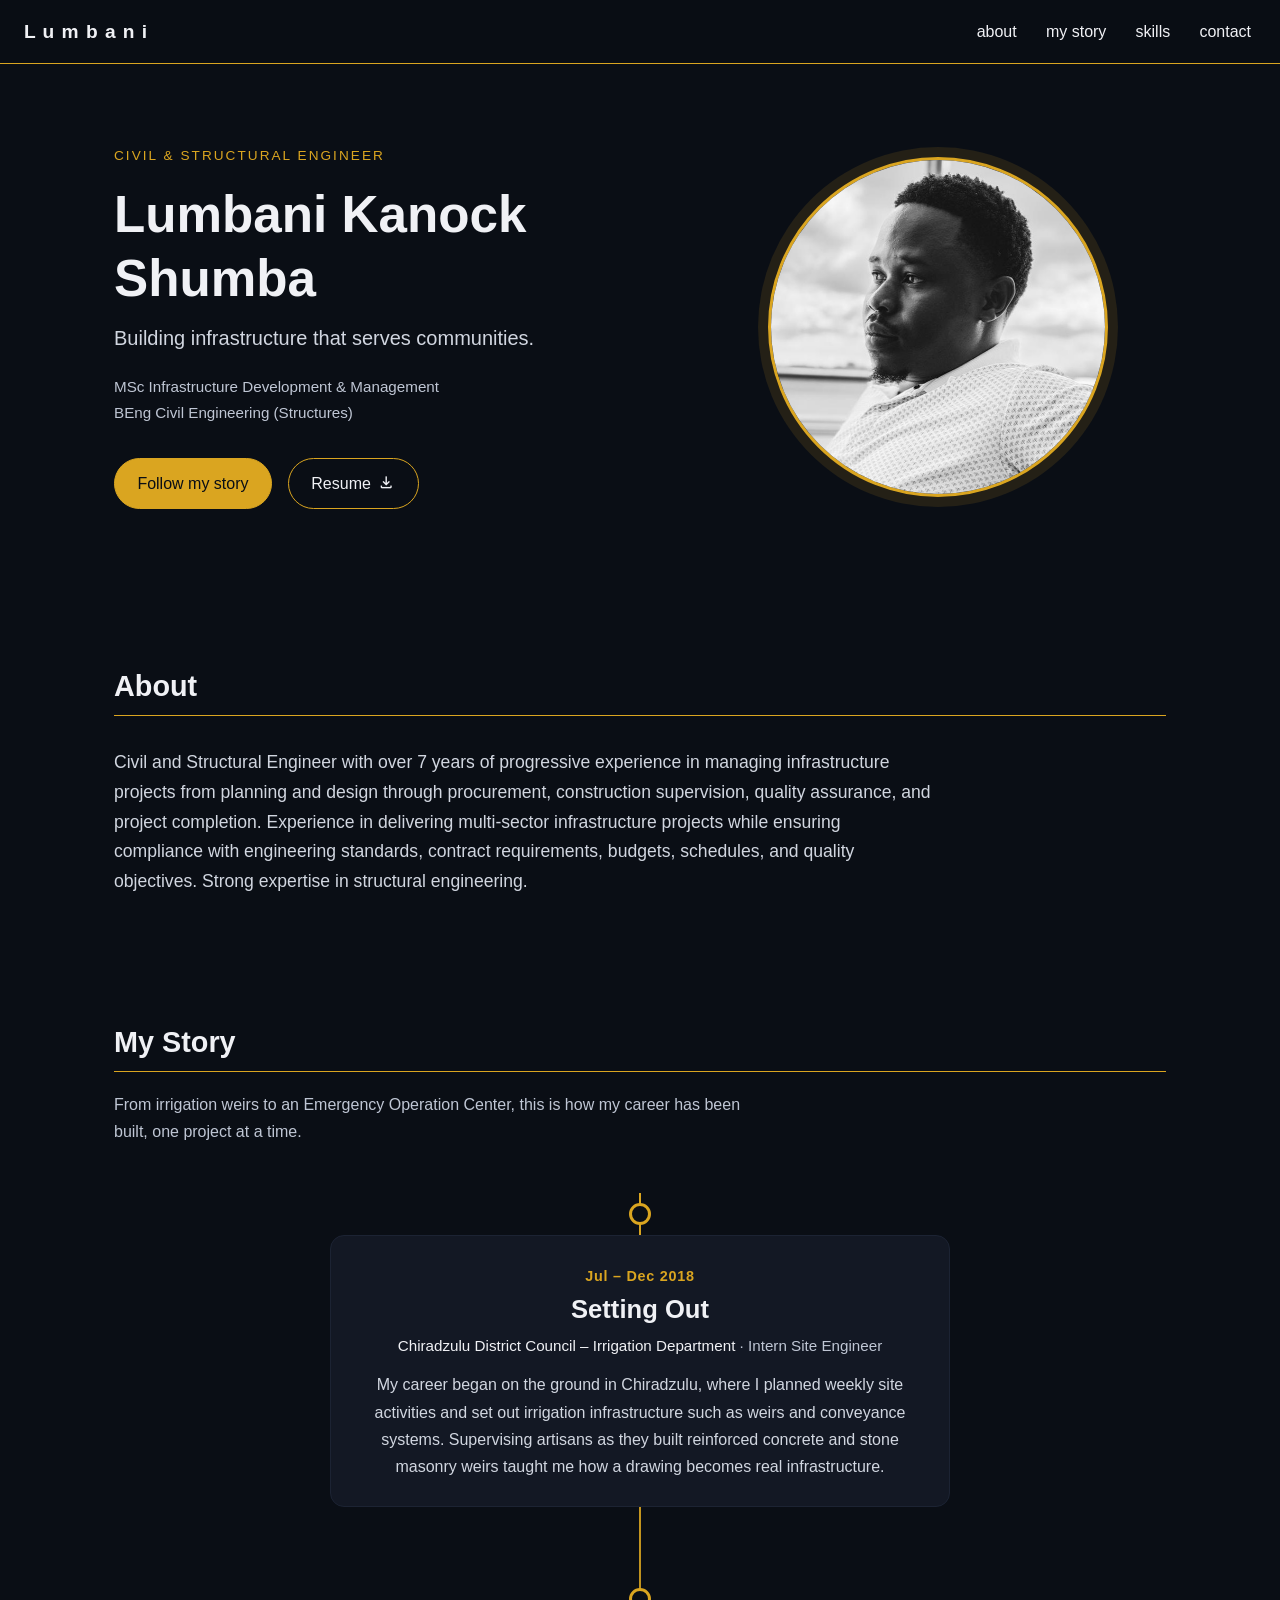
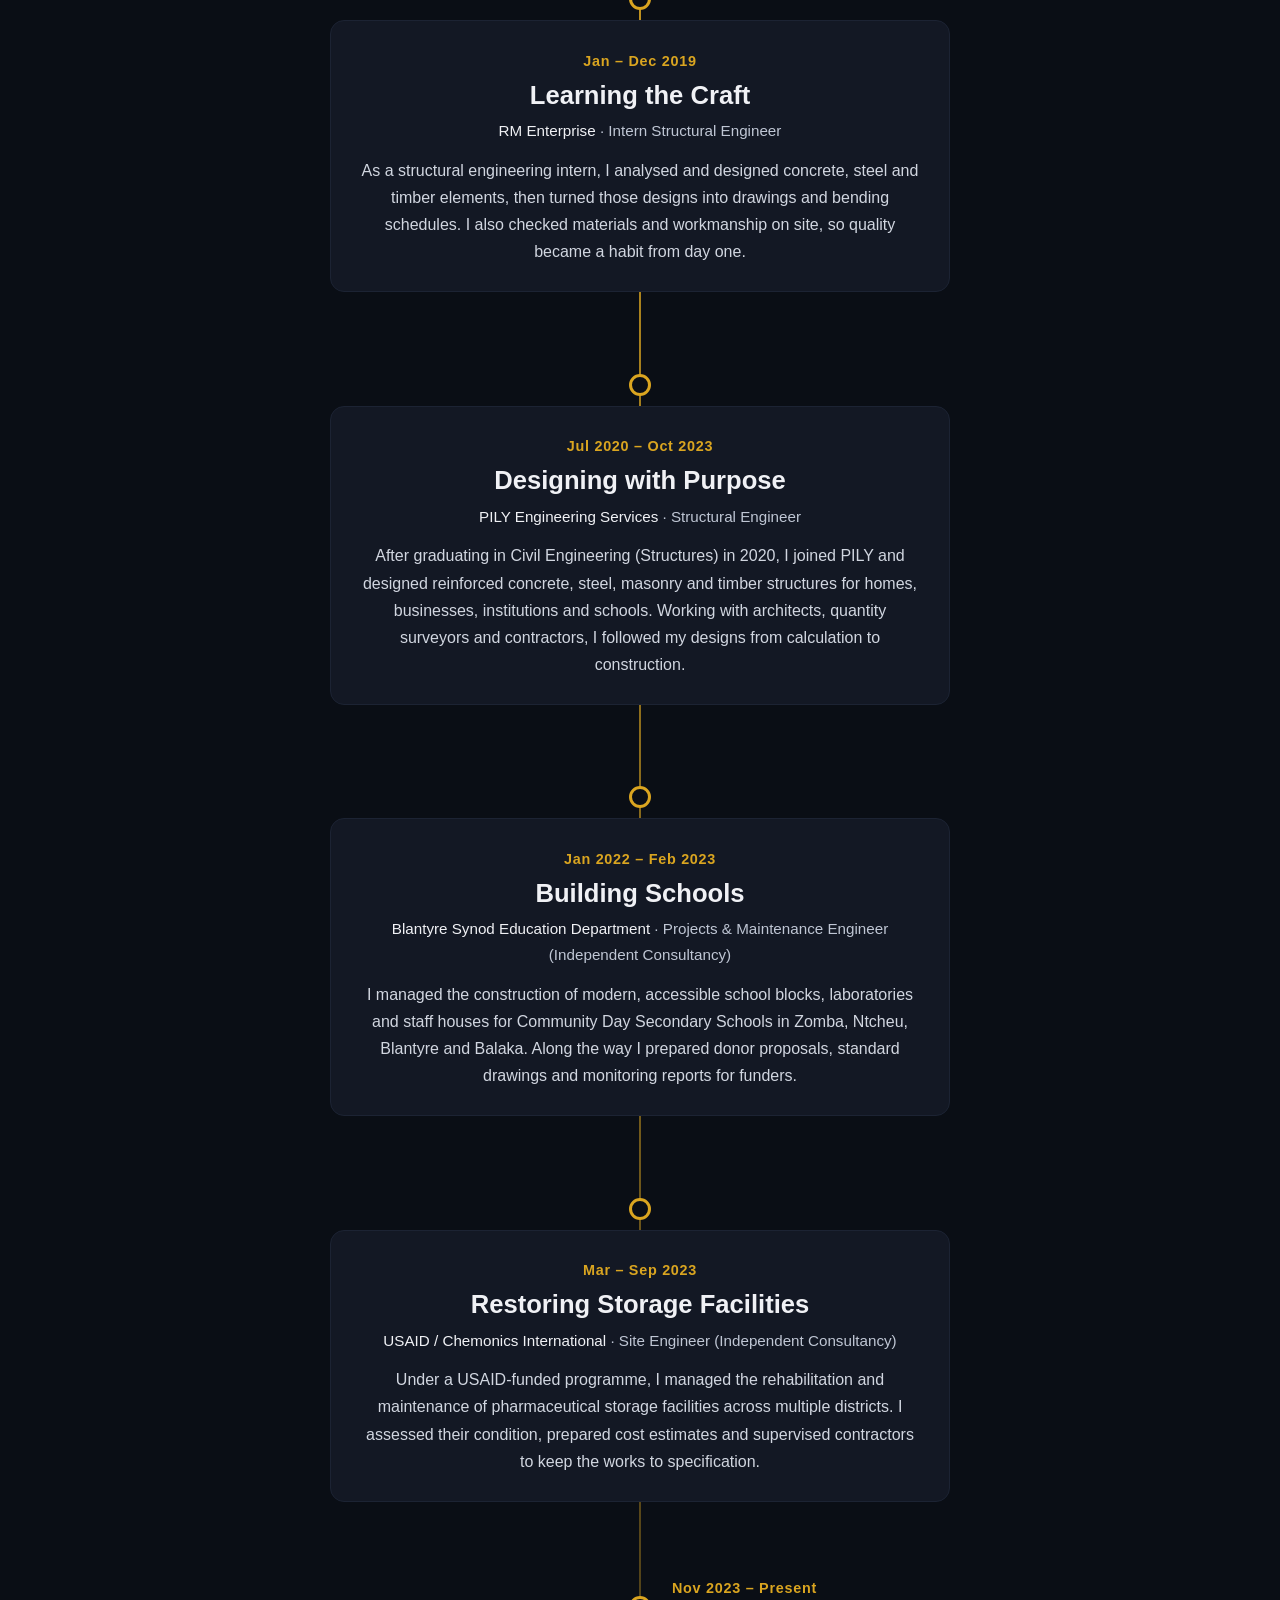
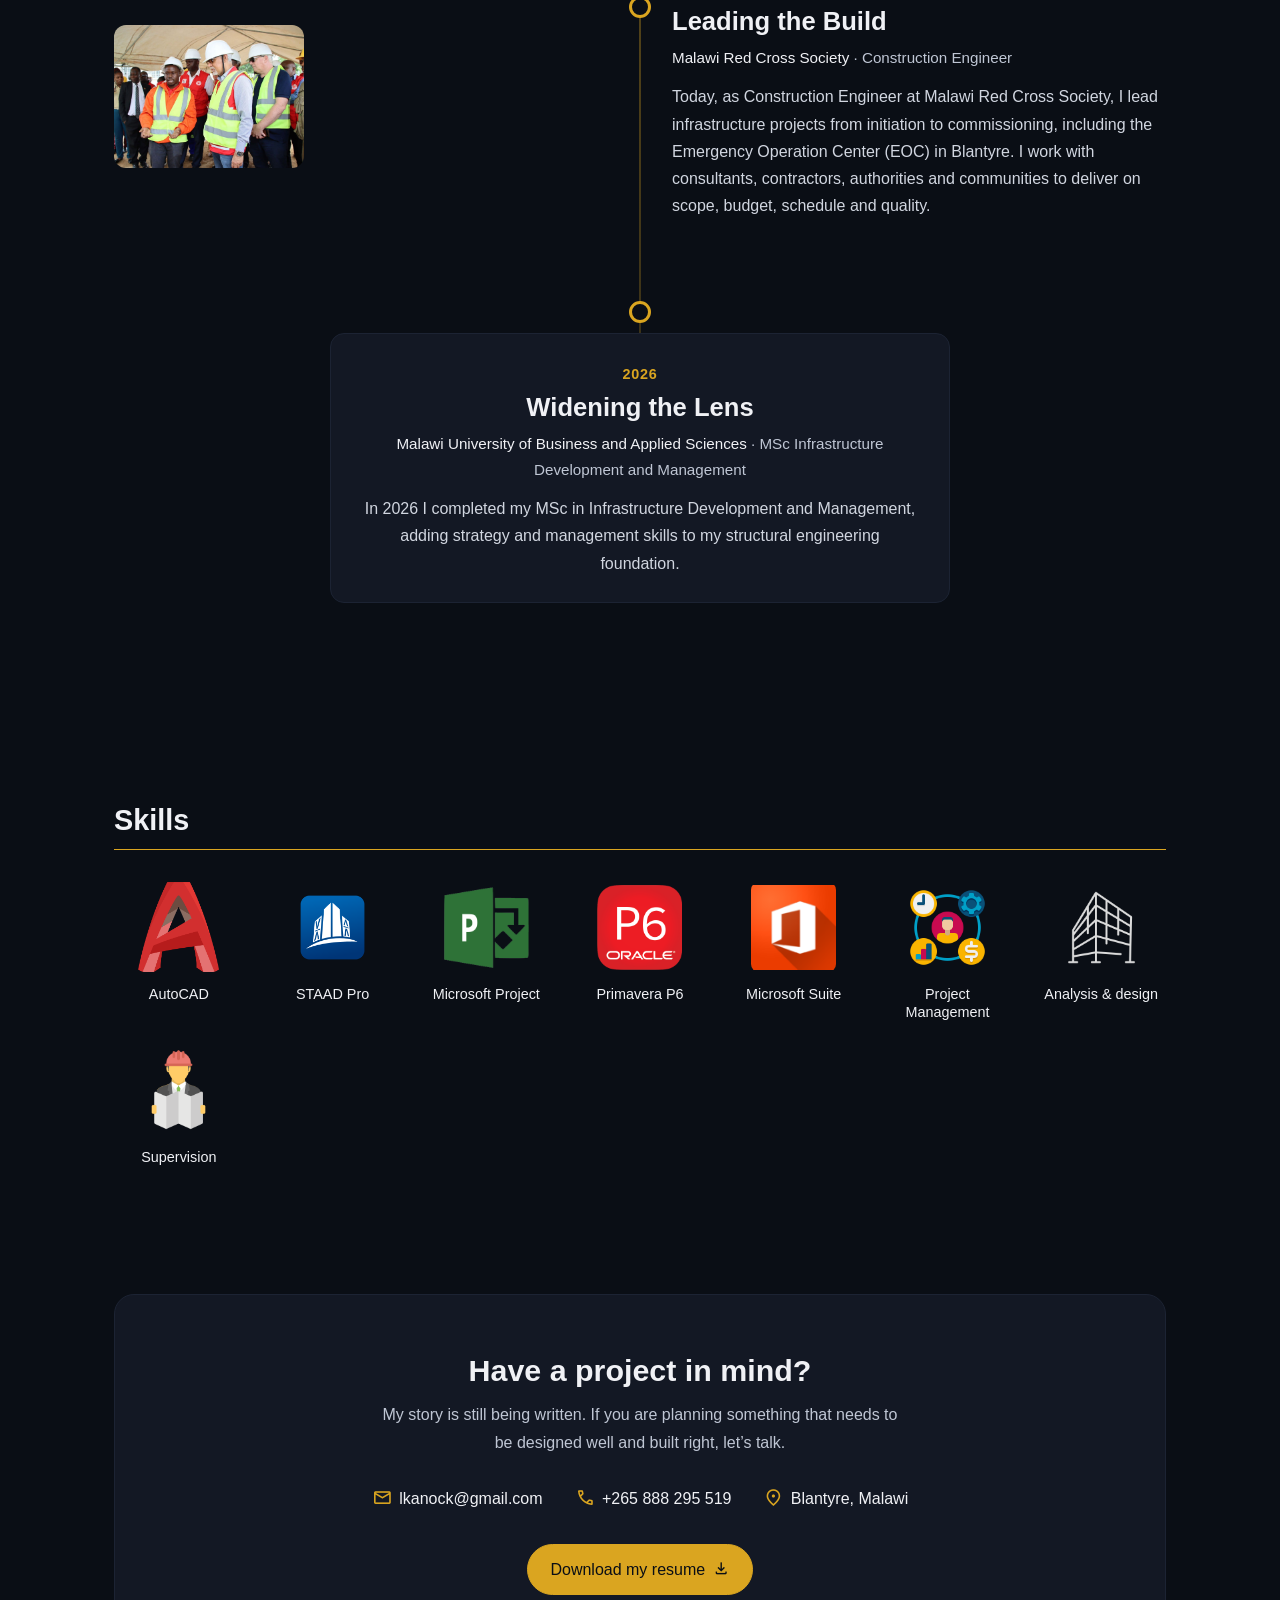
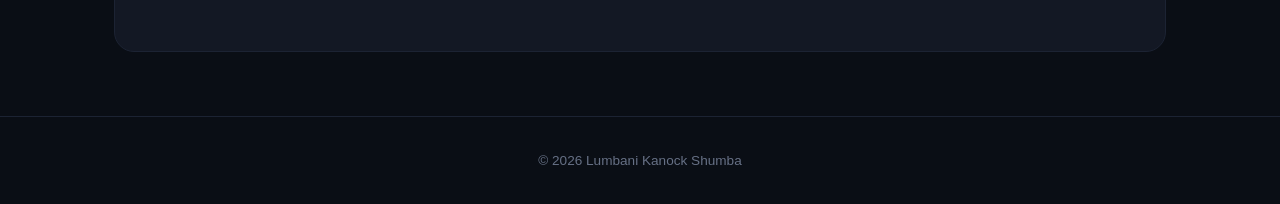
==== commit 16c1beb0: "Fix MSc photo, resize photos, add slideshow" ====
--- a/index.html
+++ b/index.html
@@ -9,6 +9,7 @@
     />
     <meta name="author" content="Lumbani Kanock Shumba" />
     <meta name="robots" content="index, follow" />
+    <link rel="canonical" href="https://lumbani-ceng.vercel.app/" />
     <meta property="og:type" content="profile" />
     <meta
       property="og:title"
@@ -18,7 +19,8 @@
       property="og:description"
       content="Civil and Structural Engineer in Blantyre, Malawi. From irrigation weirs to the Malawi Red Cross Emergency Operation Center: my career story, skills and resume."
     />
-    <meta property="og:image" content="assets/images/hero.jpeg" />
+    <meta property="og:url" content="https://lumbani-ceng.vercel.app/" />
+    <meta property="og:image" content="https://lumbani-ceng.vercel.app/assets/images/hero.jpeg" />
     <meta name="twitter:card" content="summary" />
     <script type="application/ld+json">
       {
@@ -28,7 +30,8 @@
         "alternateName": "Lumbani Kanock",
         "jobTitle": "Civil and Structural Engineer",
         "description": "Civil and Structural Engineer with over 7 years of experience managing infrastructure projects from planning and design through construction supervision and project completion.",
-        "image": "assets/images/hero.jpeg",
+        "url": "https://lumbani-ceng.vercel.app/",
+        "image": "https://lumbani-ceng.vercel.app/assets/images/hero.jpeg",
         "worksFor": {
           "@type": "Organization",
           "name": "Malawi Red Cross Society"
@@ -326,26 +329,19 @@
                   src="assets/images/redcross1.jpeg"
                   alt="Lumbani providing a project brief"
                 />
-                <!-- <figcaption>
-                  Providing a project brief to the IFRC general secretary
-                </figcaption> -->
-              </figure>
-              <!-- <figure>
+              </figure>
+              <figure>
                 <img
                   src="assets/images/redcross2.jpeg"
                   alt="EOC building under construction"
                 />
-                <figcaption>The EOC under construction</figcaption>
               </figure>
               <figure>
                 <img
                   src="assets/images/redcross3.jpeg"
                   alt="Lumbani providing a project brief"
                 />
-                 <figcaption>
-                  Providing a project brief to the MRCS board
-                </figcaption> 
-              </figure> -->
+              </figure>
             </div>
           </li>
           <li class="chapter reveal">
--- a/style.css
+++ b/style.css
@@ -295,13 +295,13 @@
 
 .chapter-photos {
   display: grid;
-  grid-template-columns: repeat(auto-fit, minmax(50px, 1fr));
+  grid-template-columns: repeat(auto-fit, minmax(110px, 150px));
   gap: 0.8rem;
 }
 
 .chapter-photos figure {
   overflow: hidden;
-  border-radius: 50%;
+  border-radius: 12px;
   background: var(--clr-black-80);
   transition:
     transform 0.3s,
@@ -314,15 +314,8 @@
 }
 
 .chapter-photos img {
-  width: min(340px, 70vw);
-  aspect-ratio: 1;
-  object-fit: cover;
-  border-radius: 50%;
-  border: 3px solid var(--accent);
-  box-shadow: 0 0 0 10px rgba(218, 165, 32, 0.12);
-
   width: 100%;
-  /* aspect-ratio: 4 / 3; */
+  aspect-ratio: 4 / 3;
   object-fit: cover;
 }
 
@@ -331,6 +324,40 @@
   font-size: 0.78rem;
   line-height: 1.4;
   color: var(--clr-white-60);
+}
+
+/* Auto-advancing slideshow: used when a chapter ends up with more than one
+   real photo. Shows one photo at a time and slides to the next. */
+.chapter-photos.carousel {
+  display: block;
+  width: 190px;
+  aspect-ratio: 4 / 3;
+  overflow: hidden;
+  border-radius: 12px;
+  position: relative;
+}
+
+.carousel-track {
+  display: flex;
+  height: 100%;
+  transition: transform 0.9s ease;
+}
+
+.chapter-photos.carousel figure {
+  flex: 0 0 100%;
+  height: 100%;
+  margin: 0;
+  border-radius: 0;
+}
+
+.chapter-photos.carousel figure:hover {
+  transform: none;
+  box-shadow: none;
+}
+
+.chapter-photos.carousel img {
+  width: 100%;
+  height: 100%;
 }
 
 /* chapter with no photos yet: centre the text as a single card */
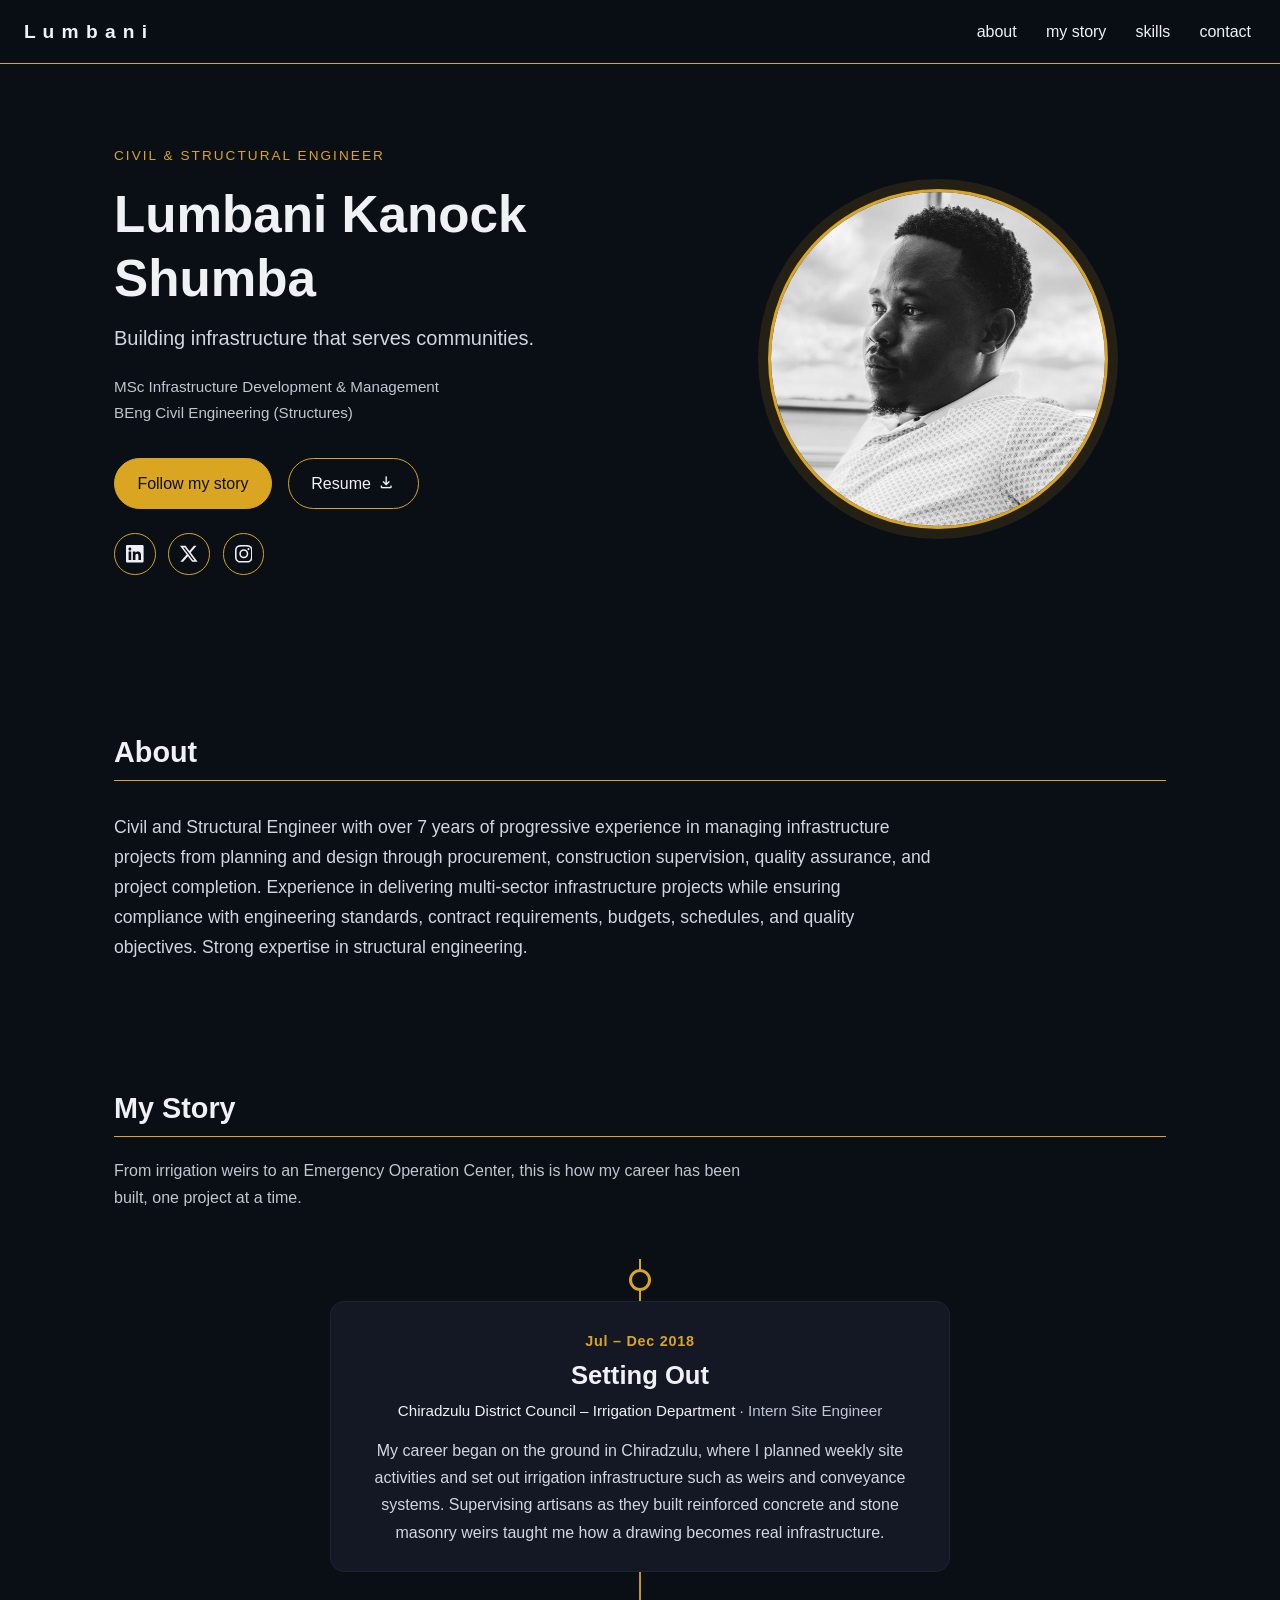
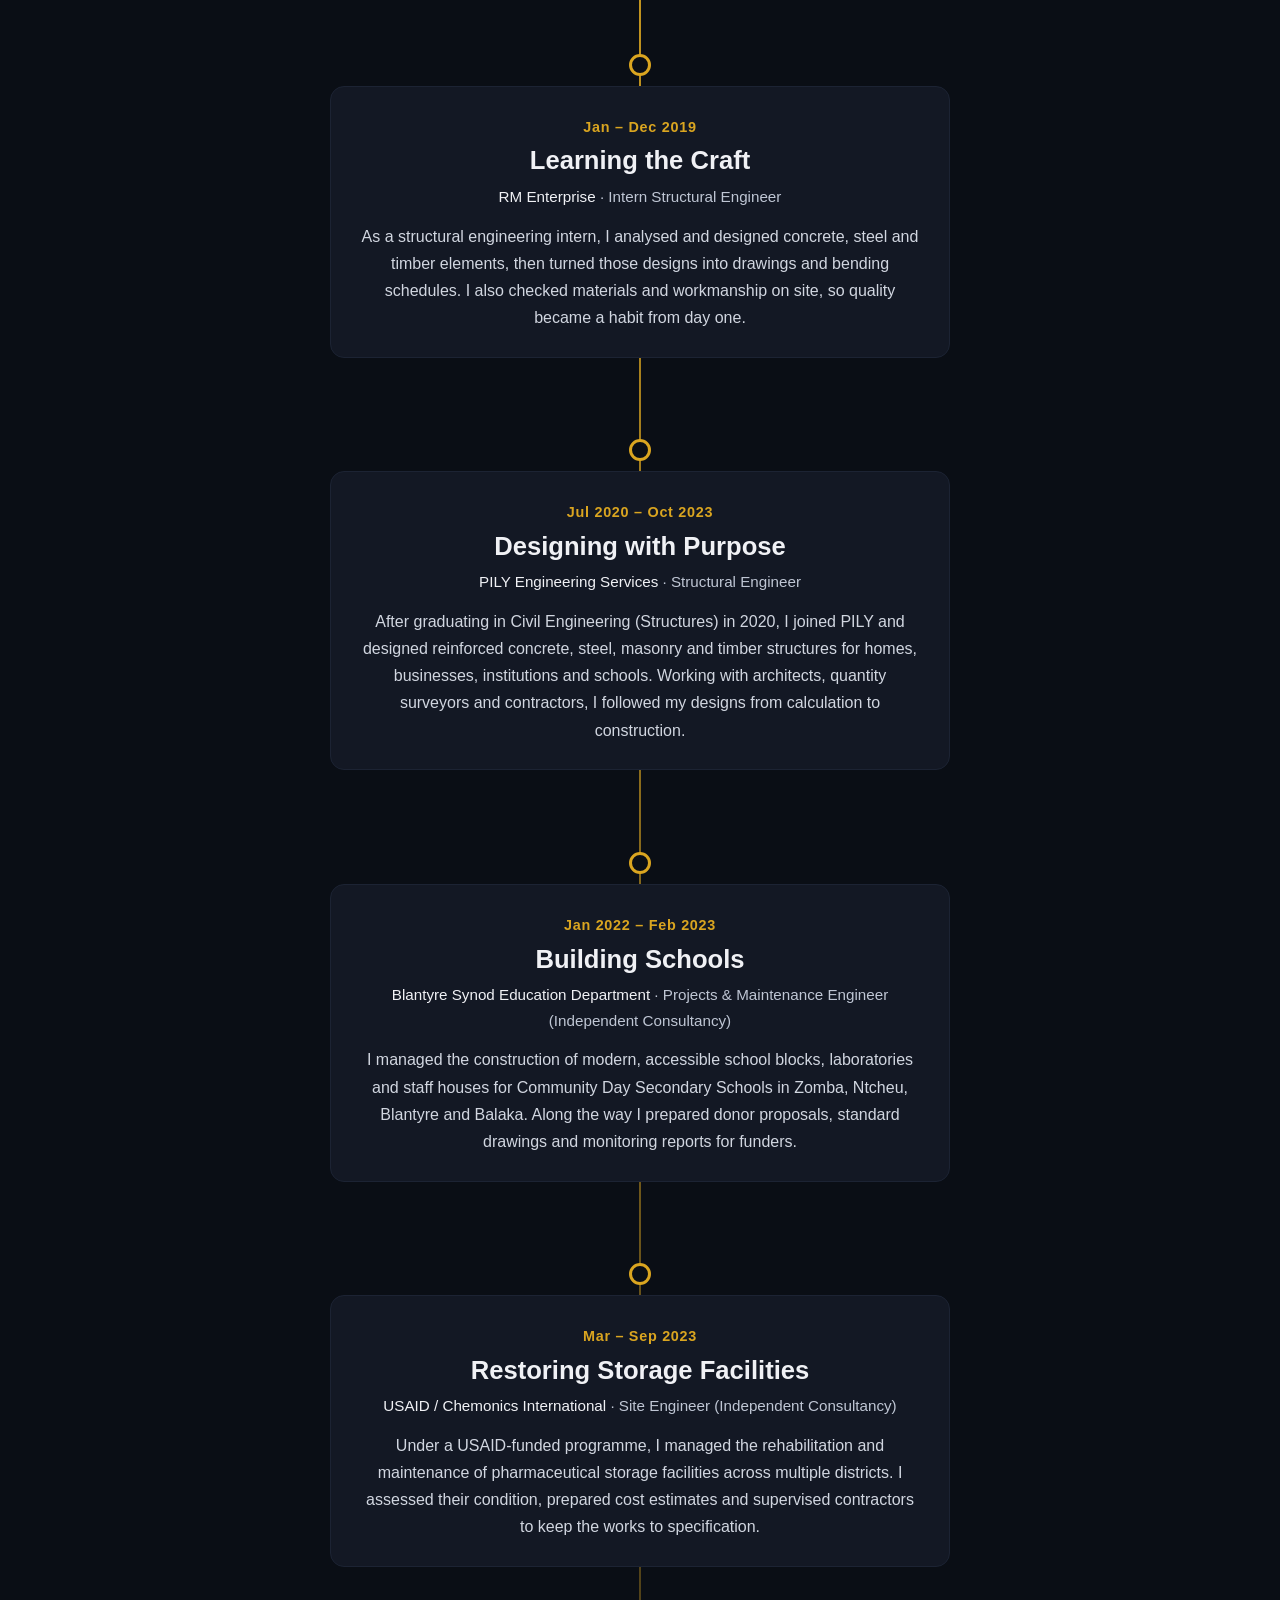
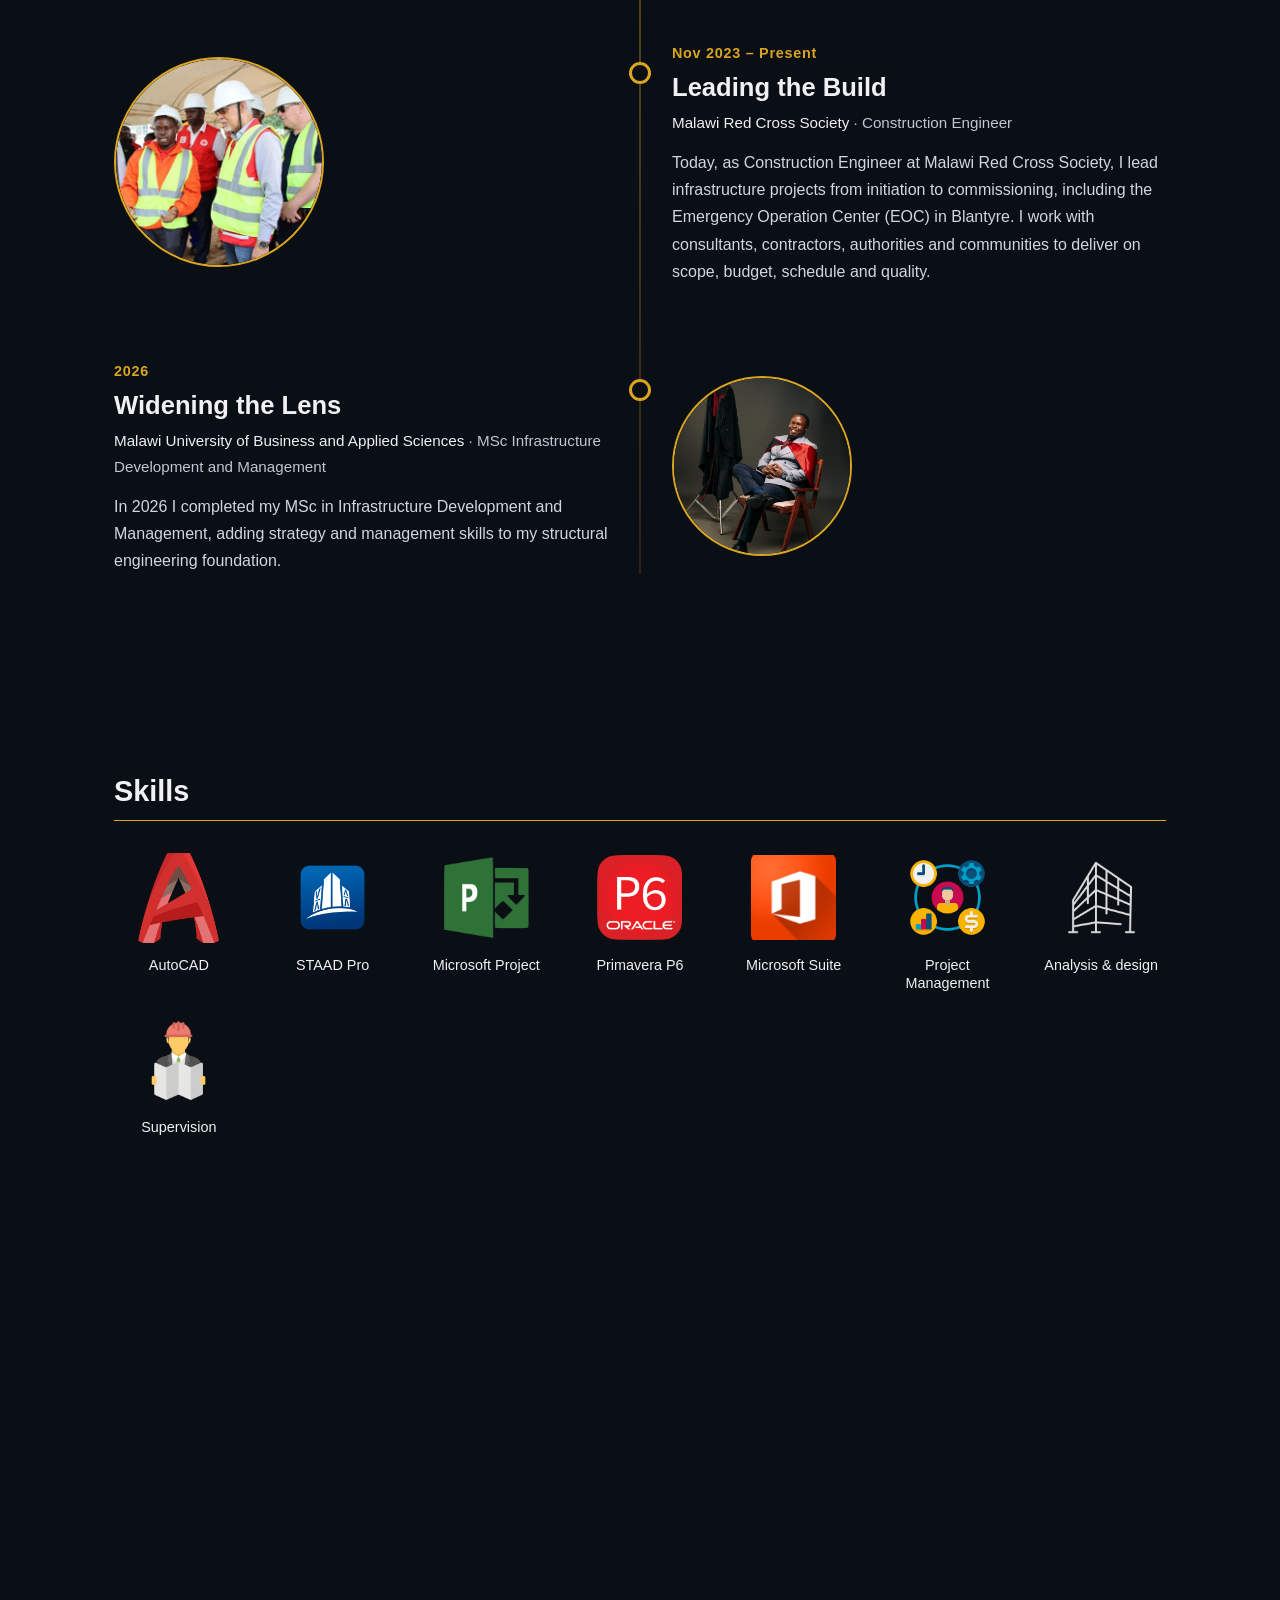
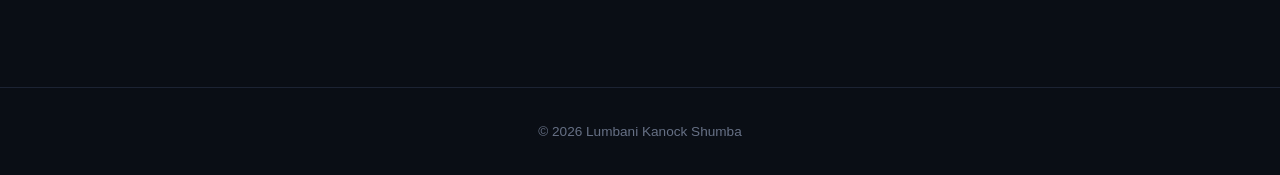
==== commit cc8eef82: "Add LinkedIn, X and Instagram links to hero section Co-Authored-By: Claude Opus 5.5 <noreply@anthrop" ====
--- a/index.html
+++ b/index.html
@@ -101,6 +101,53 @@
               <span class="material-symbols-outlined"> download </span></a
             >
           </div>
+          <ul class="hero-social">
+            <li>
+              <a
+                href="https://www.linkedin.com/in/lumbani-kanock-92a244262"
+                target="_blank"
+                rel="noopener noreferrer"
+                aria-label="LinkedIn"
+                title="LinkedIn"
+              >
+                <svg viewBox="0 0 24 24" aria-hidden="true">
+                  <path
+                    d="M20.447 20.452h-3.554v-5.569c0-1.328-.027-3.037-1.852-3.037-1.853 0-2.136 1.445-2.136 2.939v5.667H9.351V9h3.414v1.561h.046c.477-.9 1.637-1.850 3.370-1.850 3.601 0 4.267 2.370 4.267 5.455v6.286zM5.337 7.433c-1.144 0-2.063-.926-2.063-2.065 0-1.138.92-2.063 2.063-2.063 1.14 0 2.064.925 2.064 2.063 0 1.139-.925 2.065-2.064 2.065zm1.782 13.019H3.555V9h3.564v11.452zM22.225 0H1.771C.792 0 0 .774 0 1.729v20.542C0 23.227.792 24 1.771 24h20.451C23.200 24 24 23.227 24 22.271V1.729C24 .774 23.200 0 22.222 0h.003z"
+                  />
+                </svg>
+              </a>
+            </li>
+            <li>
+              <a
+                href="https://x.com/Kannock_Lumbani"
+                target="_blank"
+                rel="noopener noreferrer"
+                aria-label="X (Twitter)"
+                title="X (Twitter)"
+              >
+                <svg viewBox="0 0 24 24" aria-hidden="true">
+                  <path
+                    d="M18.901 1.153h3.680l-8.040 9.190L24 22.846h-7.406l-5.800-7.584-6.638 7.584H.474l8.600-9.830L0 1.154h7.594l5.243 6.932ZM17.610 20.644h2.039L6.486 3.240H4.298Z"
+                  />
+                </svg>
+              </a>
+            </li>
+            <li>
+              <a
+                href="https://www.instagram.com/original_luh_kan/"
+                target="_blank"
+                rel="noopener noreferrer"
+                aria-label="Instagram"
+                title="Instagram"
+              >
+                <svg viewBox="0 0 24 24" aria-hidden="true">
+                  <path
+                    d="M12 2.163c3.204 0 3.584.012 4.850.070 1.172.054 1.810.249 2.233.413.561.218.960.478 1.380.898.420.420.680.819.898 1.380.164.423.359 1.061.413 2.233.058 1.266.070 1.646.070 4.850s-.012 3.584-.070 4.850c-.054 1.172-.249 1.810-.413 2.233-.218.561-.478.960-.898 1.380-.420.420-.819.680-1.380.898-.423.164-1.061.359-2.233.413-1.266.058-1.646.070-4.850.070s-3.584-.012-4.850-.070c-1.172-.054-1.810-.249-2.233-.413-.561-.218-.960-.478-1.380-.898-.420-.420-.680-.819-.898-1.380-.164-.423-.359-1.061-.413-2.233C2.175 15.584 2.163 15.204 2.163 12s.012-3.584.070-4.850c.054-1.172.249-1.810.413-2.233.218-.561.478-.960.898-1.380.420-.420.819-.680 1.380-.898.423-.164 1.061-.359 2.233-.413C8.416 2.175 8.796 2.163 12 2.163M12 0C8.741 0 8.333.014 7.053.072 5.775.131 4.902.333 4.140.630c-.789.306-1.459.717-2.126 1.384S.935 3.350.630 4.140C.333 4.902.131 5.775.072 7.053.014 8.333 0 8.741 0 12s.014 3.667.072 4.947c.059 1.277.261 2.150.558 2.913.306.788.717 1.459 1.384 2.126.667.666 1.336 1.079 2.126 1.384.766.296 1.636.499 2.913.558C8.333 23.986 8.741 24 12 24s3.668-.014 4.948-.072c1.277-.059 2.148-.262 2.913-.558.788-.306 1.459-.718 2.126-1.384.666-.667 1.079-1.335 1.384-2.126.296-.765.499-1.636.558-2.913.058-1.280.072-1.689.072-4.948s-.014-3.667-.072-4.947c-.059-1.277-.262-2.149-.558-2.913-.306-.789-.718-1.459-1.384-2.126C21.319 1.347 20.651.935 19.860.630c-.765-.297-1.636-.499-2.913-.558C15.667.014 15.259 0 12 0m0 5.838a6.162 6.162 0 1 0 0 12.324 6.162 6.162 0 0 0 0-12.324M12 16a4 4 0 1 1 0-8 4 4 0 0 1 0 8m6.406-11.845a1.440 1.440 0 1 0 0 2.881 1.440 1.440 0 0 0 0-2.881"
+                  />
+                </svg>
+              </a>
+            </li>
+          </ul>
         </div>
         <div class="hero-image">
           <img
--- a/style.css
+++ b/style.css
@@ -174,6 +174,39 @@
   font-size: 1.15rem;
 }
 
+.hero-social {
+  display: flex;
+  gap: 0.8rem;
+  margin-top: 1.5rem;
+}
+
+.hero-social a {
+  display: grid;
+  place-items: center;
+  width: 2.6rem;
+  height: 2.6rem;
+  border: 1px solid var(--accent);
+  border-radius: 50%;
+  color: var(--clr-white-90);
+  transition:
+    background-color 0.3s,
+    color 0.3s,
+    transform 0.3s;
+}
+
+.hero-social a:hover,
+.hero-social a:focus-visible {
+  background-color: var(--accent);
+  color: var(--clr-black-100);
+  transform: translateY(-2px);
+}
+
+.hero-social svg {
+  width: 1.1rem;
+  height: 1.1rem;
+  fill: currentColor;
+}
+
 .hero-image {
   justify-self: center;
 }
@@ -295,14 +328,15 @@
 
 .chapter-photos {
   display: grid;
-  grid-template-columns: repeat(auto-fit, minmax(110px, 150px));
-  gap: 0.8rem;
+  grid-template-columns: repeat(auto-fit, minmax(130px, 180px));
+  gap: 1rem;
 }
 
 .chapter-photos figure {
   overflow: hidden;
-  border-radius: 12px;
+  border-radius: 50%;
   background: var(--clr-black-80);
+  border: 2px solid var(--accent);
   transition:
     transform 0.3s,
     box-shadow 0.3s;
@@ -315,7 +349,7 @@
 
 .chapter-photos img {
   width: 100%;
-  aspect-ratio: 4 / 3;
+  aspect-ratio: 1;
   object-fit: cover;
 }
 
@@ -330,10 +364,11 @@
    real photo. Shows one photo at a time and slides to the next. */
 .chapter-photos.carousel {
   display: block;
-  width: 190px;
-  aspect-ratio: 4 / 3;
+  width: 210px;
+  aspect-ratio: 1;
   overflow: hidden;
-  border-radius: 12px;
+  border-radius: 50%;
+  border: 2px solid var(--accent);
   position: relative;
 }
 
@@ -347,7 +382,7 @@
   flex: 0 0 100%;
   height: 100%;
   margin: 0;
-  border-radius: 0;
+  border: none;
 }
 
 .chapter-photos.carousel figure:hover {
@@ -509,7 +544,8 @@
     order: -1;
   }
 
-  .hero-actions {
+  .hero-actions,
+  .hero-social {
     justify-content: center;
   }
 
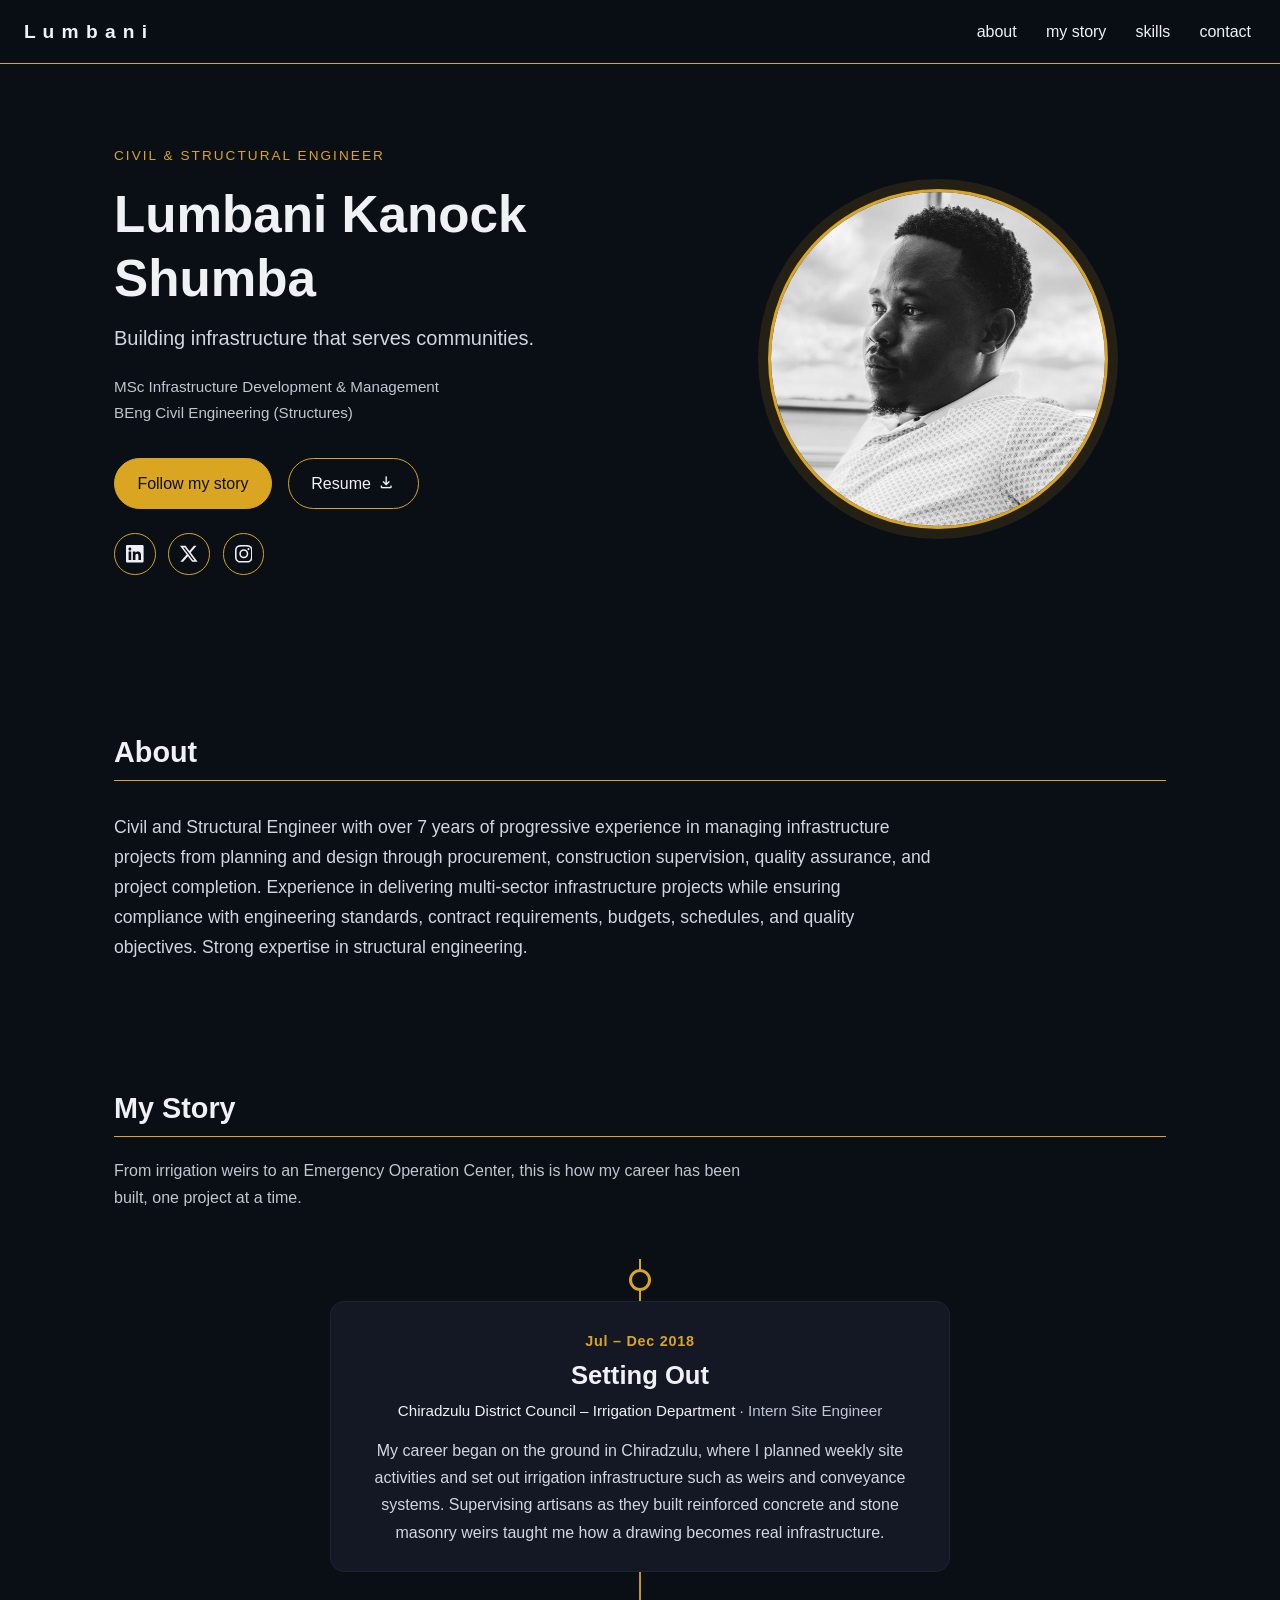
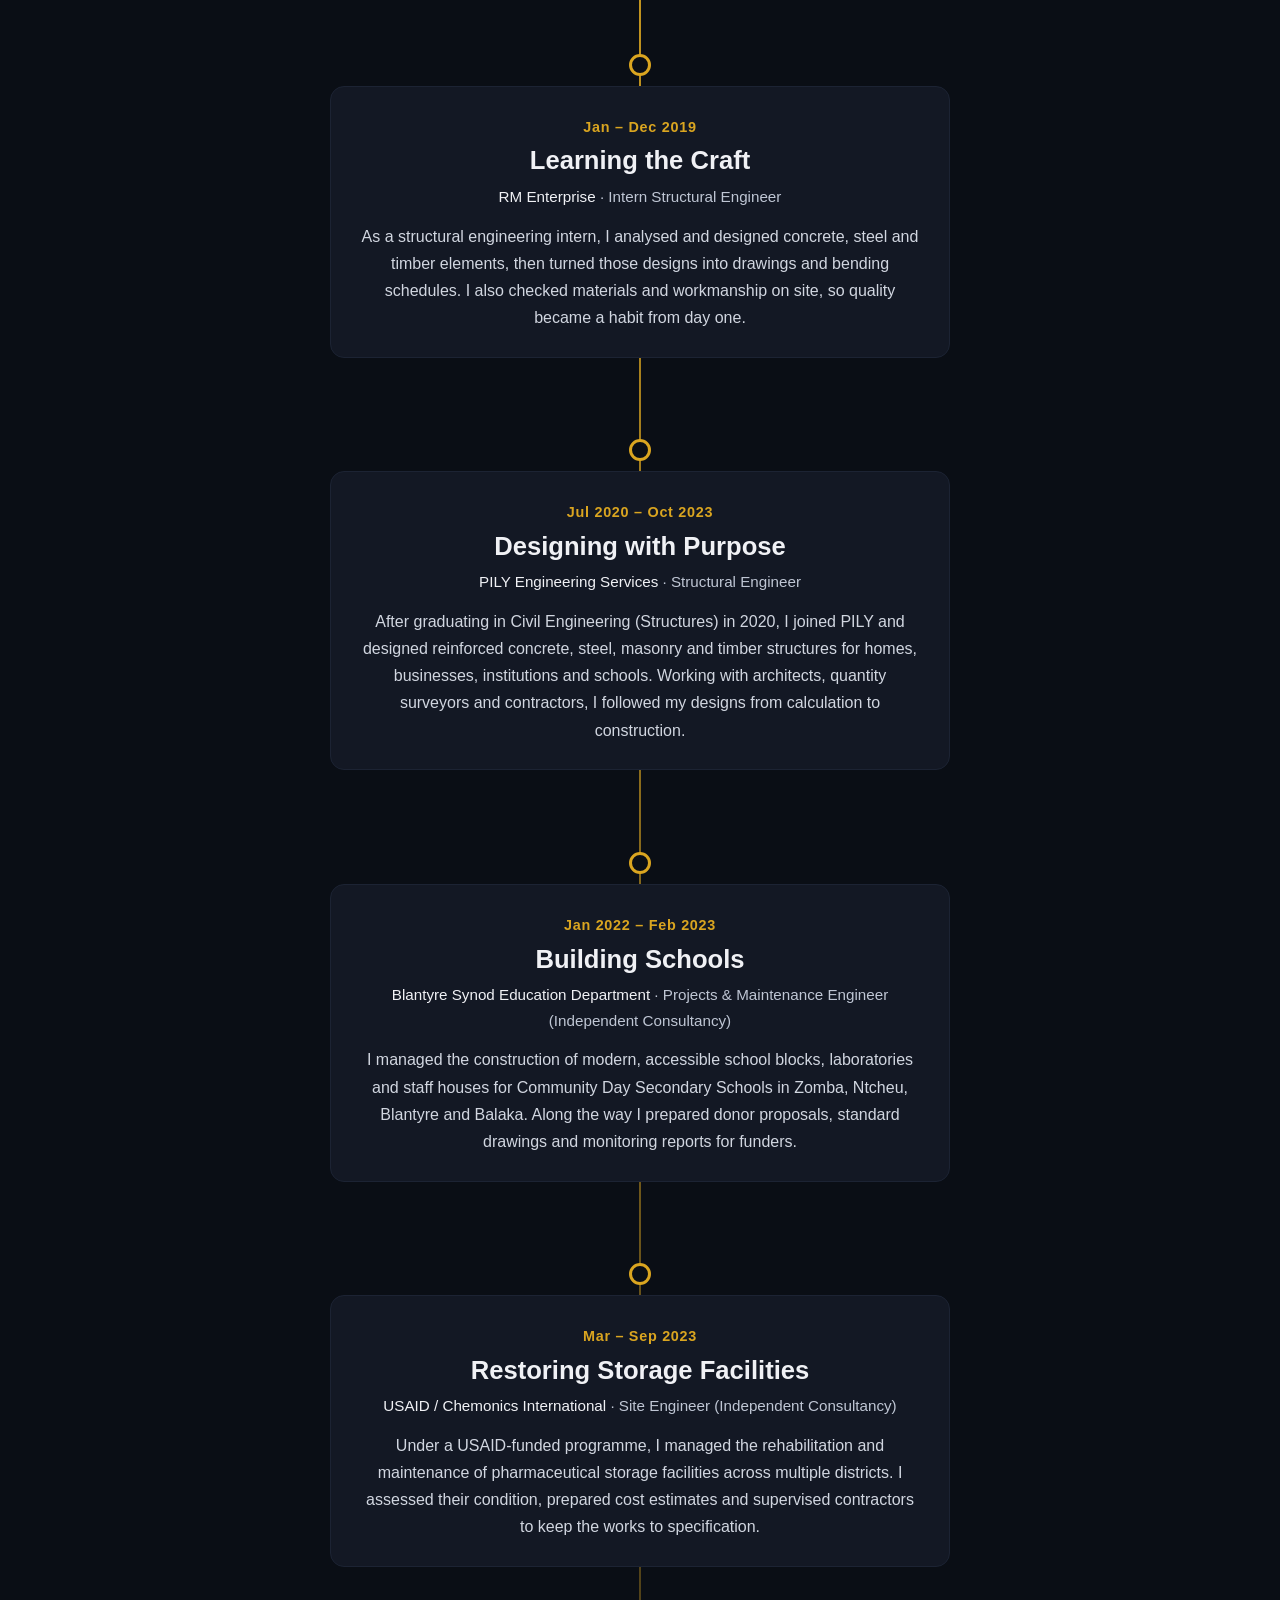
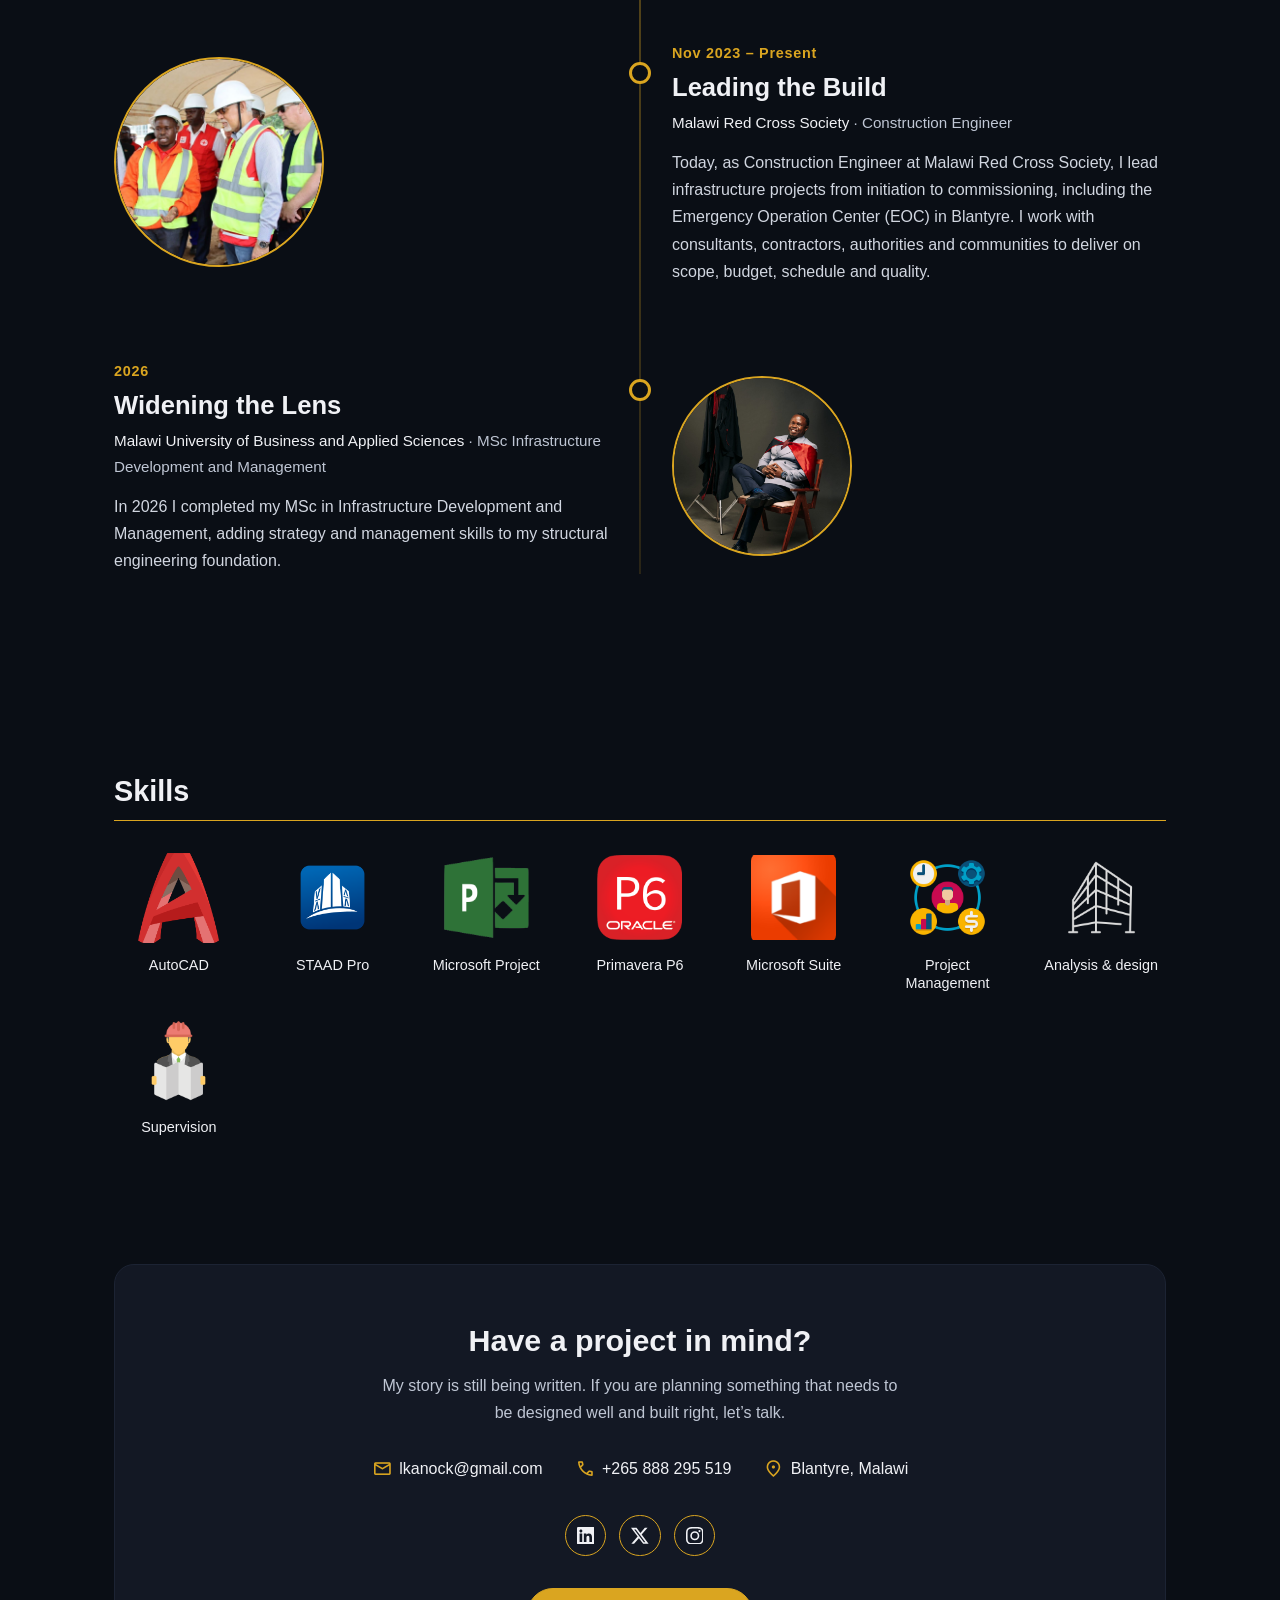
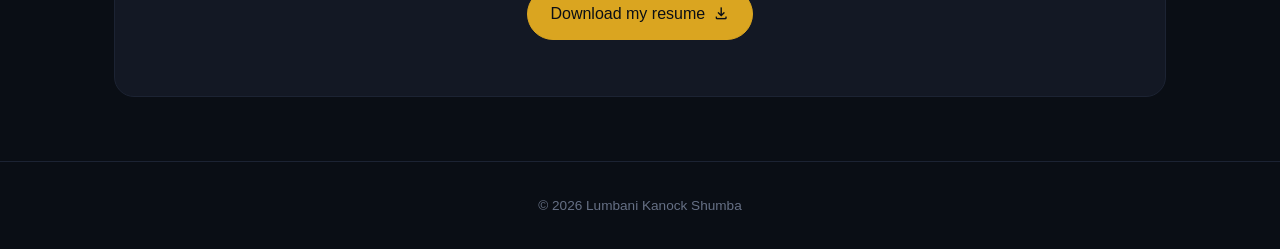
==== commit 4f9fea5a: "Add social links to contact section; watermark resume and hide referee details Co-Authored-By: Claud" ====
--- a/index.html
+++ b/index.html
@@ -101,7 +101,7 @@
               <span class="material-symbols-outlined"> download </span></a
             >
           </div>
-          <ul class="hero-social">
+          <ul class="social-links">
             <li>
               <a
                 href="https://www.linkedin.com/in/lumbani-kanock-92a244262"
@@ -510,6 +510,53 @@
               <span>Blantyre, Malawi</span>
             </li>
           </ul>
+          <ul class="social-links">
+            <li>
+              <a
+                href="https://www.linkedin.com/in/lumbani-kanock-92a244262"
+                target="_blank"
+                rel="noopener noreferrer"
+                aria-label="LinkedIn"
+                title="LinkedIn"
+              >
+                <svg viewBox="0 0 24 24" aria-hidden="true">
+                  <path
+                    d="M20.447 20.452h-3.554v-5.569c0-1.328-.027-3.037-1.852-3.037-1.853 0-2.136 1.445-2.136 2.939v5.667H9.351V9h3.414v1.561h.046c.477-.9 1.637-1.850 3.370-1.850 3.601 0 4.267 2.370 4.267 5.455v6.286zM5.337 7.433c-1.144 0-2.063-.926-2.063-2.065 0-1.138.92-2.063 2.063-2.063 1.14 0 2.064.925 2.064 2.063 0 1.139-.925 2.065-2.064 2.065zm1.782 13.019H3.555V9h3.564v11.452zM22.225 0H1.771C.792 0 0 .774 0 1.729v20.542C0 23.227.792 24 1.771 24h20.451C23.200 24 24 23.227 24 22.271V1.729C24 .774 23.200 0 22.222 0h.003z"
+                  />
+                </svg>
+              </a>
+            </li>
+            <li>
+              <a
+                href="https://x.com/Kannock_Lumbani"
+                target="_blank"
+                rel="noopener noreferrer"
+                aria-label="X (Twitter)"
+                title="X (Twitter)"
+              >
+                <svg viewBox="0 0 24 24" aria-hidden="true">
+                  <path
+                    d="M18.901 1.153h3.680l-8.040 9.190L24 22.846h-7.406l-5.800-7.584-6.638 7.584H.474l8.600-9.830L0 1.154h7.594l5.243 6.932ZM17.610 20.644h2.039L6.486 3.240H4.298Z"
+                  />
+                </svg>
+              </a>
+            </li>
+            <li>
+              <a
+                href="https://www.instagram.com/original_luh_kan/"
+                target="_blank"
+                rel="noopener noreferrer"
+                aria-label="Instagram"
+                title="Instagram"
+              >
+                <svg viewBox="0 0 24 24" aria-hidden="true">
+                  <path
+                    d="M12 2.163c3.204 0 3.584.012 4.850.070 1.172.054 1.810.249 2.233.413.561.218.960.478 1.380.898.420.420.680.819.898 1.380.164.423.359 1.061.413 2.233.058 1.266.070 1.646.070 4.850s-.012 3.584-.070 4.850c-.054 1.172-.249 1.810-.413 2.233-.218.561-.478.960-.898 1.380-.420.420-.819.680-1.380.898-.423.164-1.061.359-2.233.413-1.266.058-1.646.070-4.850.070s-3.584-.012-4.850-.070c-1.172-.054-1.810-.249-2.233-.413-.561-.218-.960-.478-1.380-.898-.420-.420-.680-.819-.898-1.380-.164-.423-.359-1.061-.413-2.233C2.175 15.584 2.163 15.204 2.163 12s.012-3.584.070-4.850c.054-1.172.249-1.810.413-2.233.218-.561.478-.960.898-1.380.420-.420.819-.680 1.380-.898.423-.164 1.061-.359 2.233-.413C8.416 2.175 8.796 2.163 12 2.163M12 0C8.741 0 8.333.014 7.053.072 5.775.131 4.902.333 4.140.630c-.789.306-1.459.717-2.126 1.384S.935 3.350.630 4.140C.333 4.902.131 5.775.072 7.053.014 8.333 0 8.741 0 12s.014 3.667.072 4.947c.059 1.277.261 2.150.558 2.913.306.788.717 1.459 1.384 2.126.667.666 1.336 1.079 2.126 1.384.766.296 1.636.499 2.913.558C8.333 23.986 8.741 24 12 24s3.668-.014 4.948-.072c1.277-.059 2.148-.262 2.913-.558.788-.306 1.459-.718 2.126-1.384.666-.667 1.079-1.335 1.384-2.126.296-.765.499-1.636.558-2.913.058-1.280.072-1.689.072-4.948s-.014-3.667-.072-4.947c-.059-1.277-.262-2.149-.558-2.913-.306-.789-.718-1.459-1.384-2.126C21.319 1.347 20.651.935 19.860.630c-.765-.297-1.636-.499-2.913-.558C15.667.014 15.259 0 12 0m0 5.838a6.162 6.162 0 1 0 0 12.324 6.162 6.162 0 0 0 0-12.324M12 16a4 4 0 1 1 0-8 4 4 0 0 1 0 8m6.406-11.845a1.440 1.440 0 1 0 0 2.881 1.440 1.440 0 0 0 0-2.881"
+                  />
+                </svg>
+              </a>
+            </li>
+          </ul>
           <a
             class="btn btn-primary"
             href="assets/LKANOCK_RESUME_UPDATED.pdf"
--- a/style.css
+++ b/style.css
@@ -174,13 +174,21 @@
   font-size: 1.15rem;
 }
 
-.hero-social {
+.social-links {
   display: flex;
   gap: 0.8rem;
+}
+
+.hero .social-links {
   margin-top: 1.5rem;
 }
 
-.hero-social a {
+.contact-card .social-links {
+  justify-content: center;
+  margin-bottom: 2rem;
+}
+
+.social-links a {
   display: grid;
   place-items: center;
   width: 2.6rem;
@@ -194,14 +202,14 @@
     transform 0.3s;
 }
 
-.hero-social a:hover,
-.hero-social a:focus-visible {
+.social-links a:hover,
+.social-links a:focus-visible {
   background-color: var(--accent);
   color: var(--clr-black-100);
   transform: translateY(-2px);
 }
 
-.hero-social svg {
+.social-links svg {
   width: 1.1rem;
   height: 1.1rem;
   fill: currentColor;
@@ -545,7 +553,7 @@
   }
 
   .hero-actions,
-  .hero-social {
+  .hero .social-links {
     justify-content: center;
   }
 
